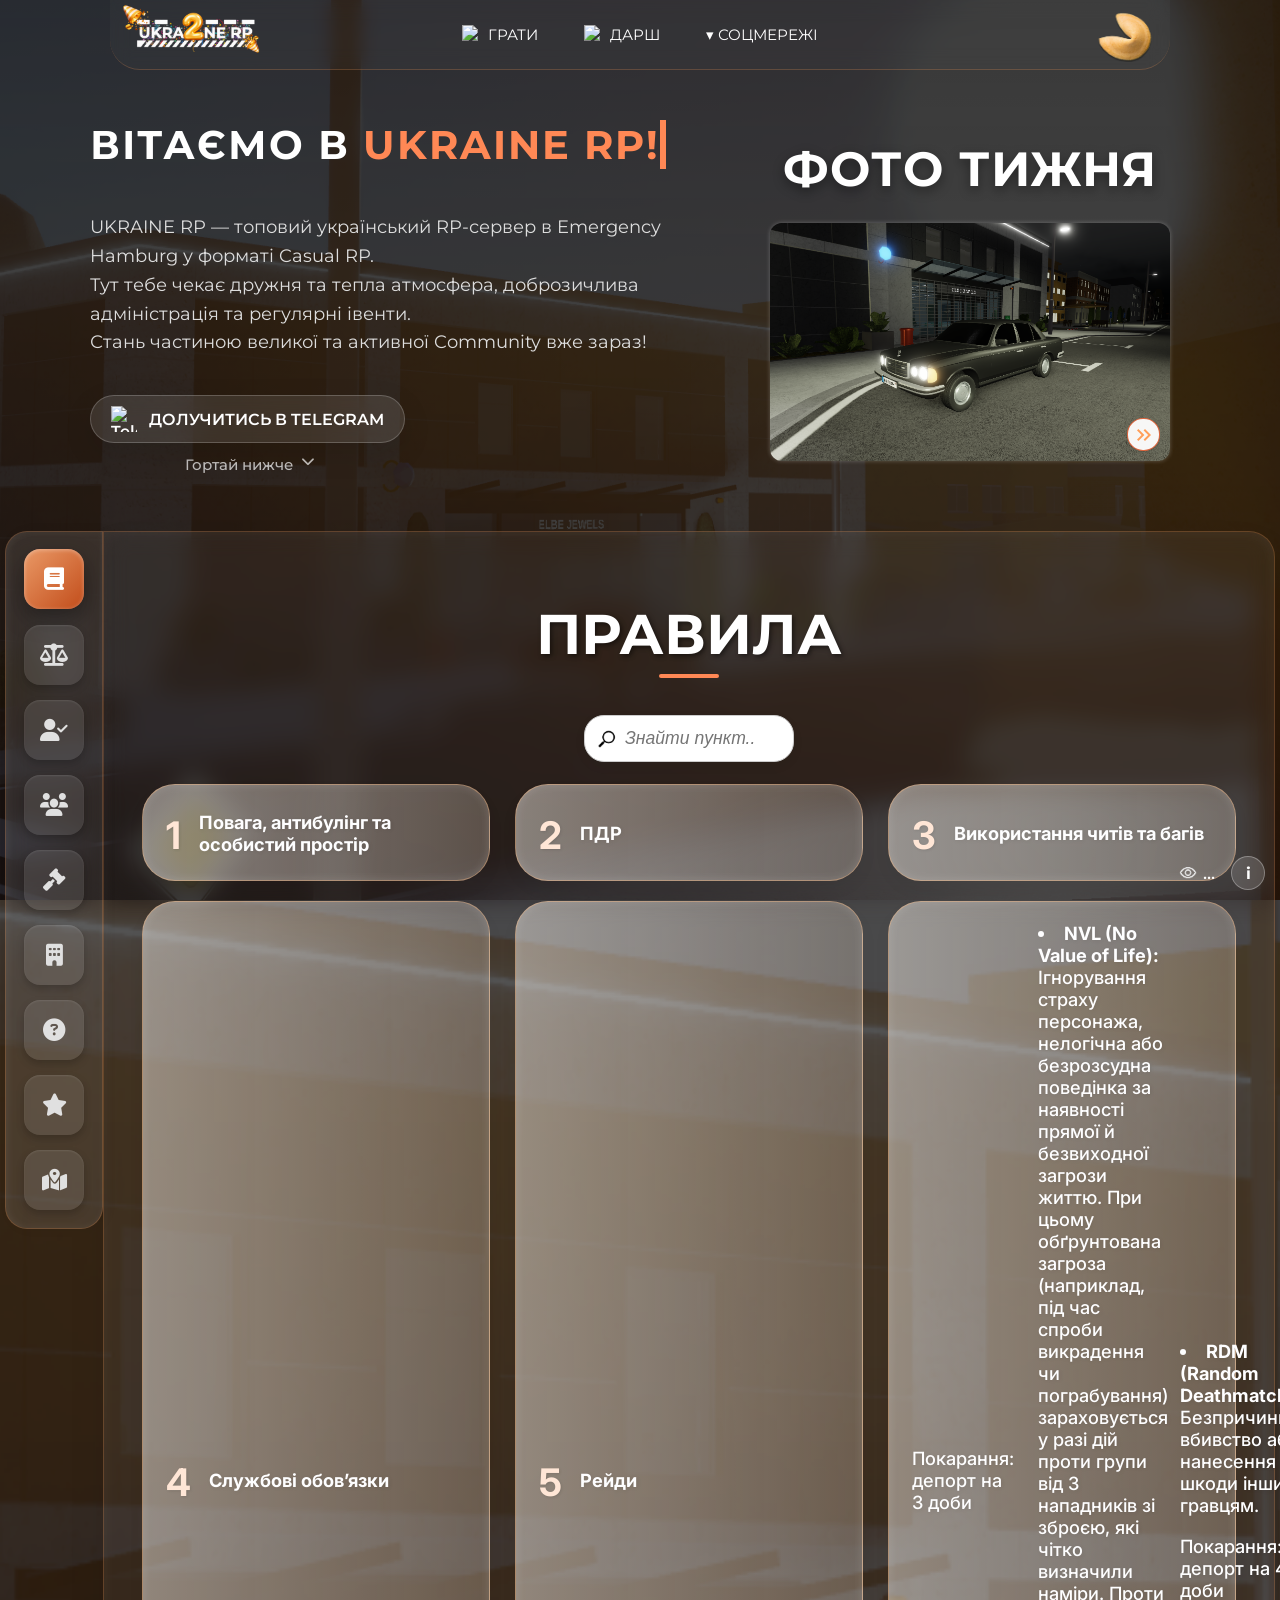
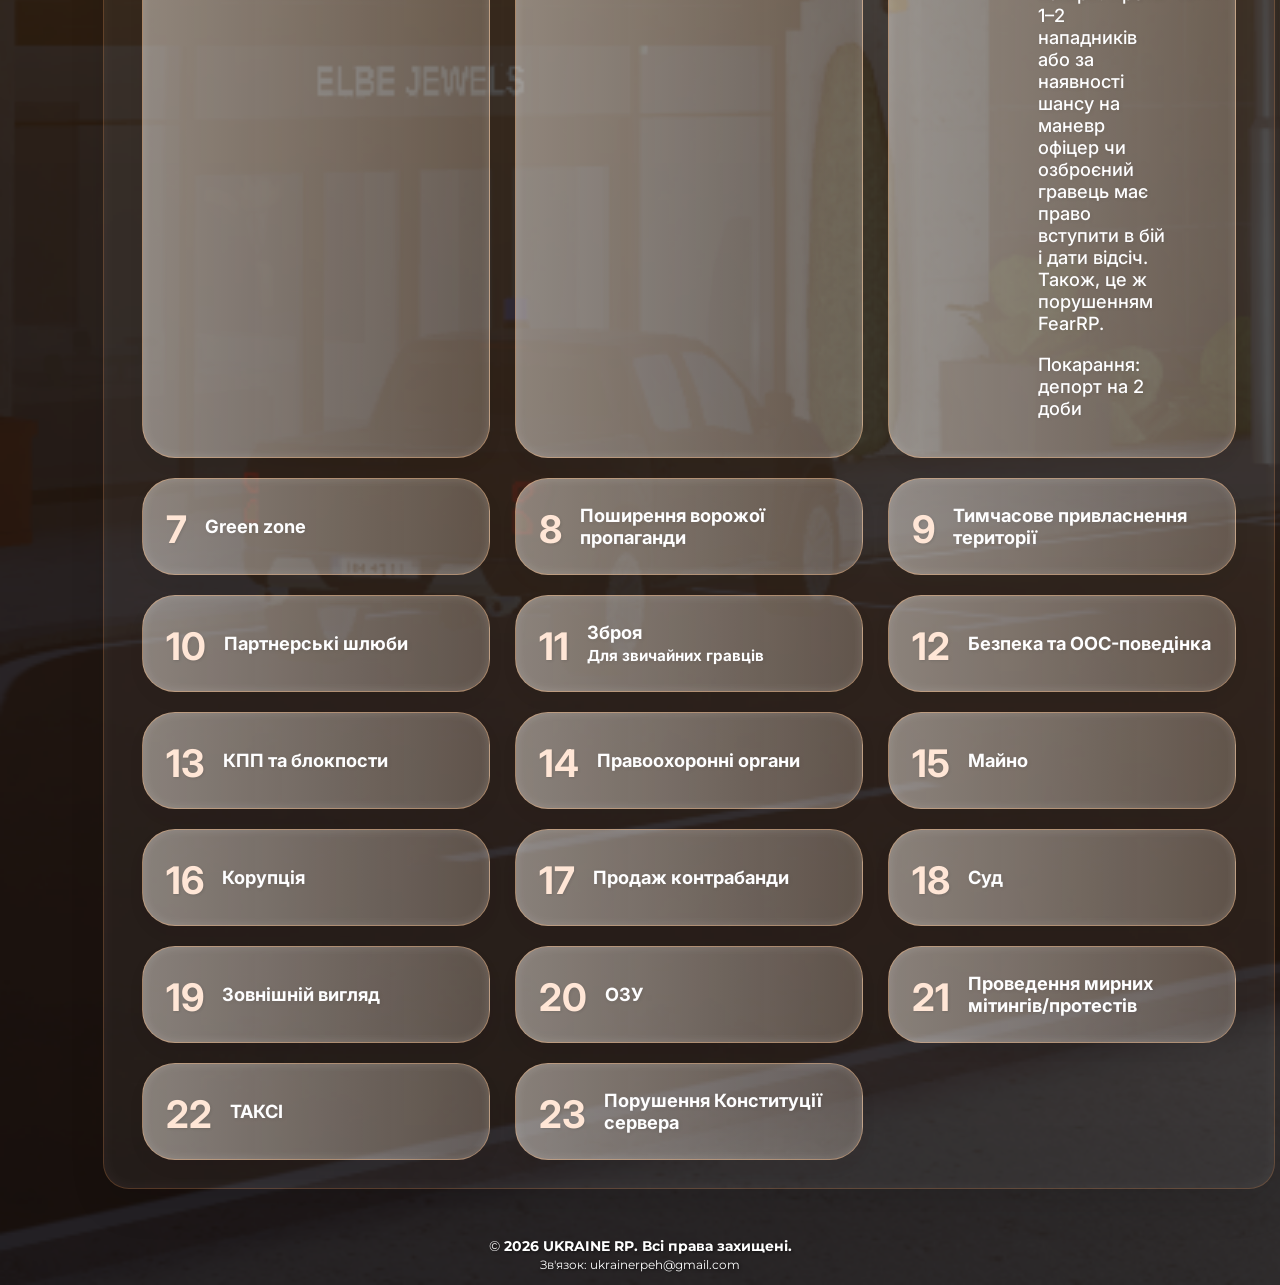
==== index.html @ 3af78b6f "Update index.html" ====
<!-- 
     All materials presented on this website are subject to copyright and are protected in accordance with the law.
     Copying, distributing, or using the materials of this website in any form without the prior written consent of the copyright holder is prohibited.
     __
     Усі матеріали, представлені на цьому сайті, є об'єктами авторського права і охороняються відповідно до законодавства.
     Копіювання, розподіл або використання матеріалів сайту в будь-якій формі без попередньої письмової згоди власника авторських прав заборонено.
-->

<!DOCTYPE html>
<html lang="uk">

<head>
    <meta name="description" content="UKRAINE RP | Emergency Hamburg">
    <meta name="keywords"
        content="Правила Сервера UKRAINE RP, ПРАВИЛА UKRAINE RP, Конституція Сервера UKRAINE RP, RP, RP сервер, Emergency Hamburg, EH Private Server, Private Server, ukrainerpeh, eh, UKRAINE RP, Ukraine RP Server, EH Servers, Ukraine RP rules, Rules, Правила сервера, правила сервера, server rules, server rules ukraine rp, rules ukrainerpeh, ukraine rp eh, ukraine rp emergency hamburg">
    <meta name="robots" content="index, follow">
    <link rel="canonical" href="https://uarpeh.xyz/">
    <meta property="og:title" content="UKRAINE RP | Emergency Hamburg">
    <meta property="og:description"
        content="Головна сторінка: правила, ролі, органи та служби, конституція, фото тижня, відгуки, FAQ, галерея та інше..">
    <meta property="og:image" content="https://uarpeh.xyz/img/preview.jpg">
    <meta property="og:url" content="https://uarpeh.xyz/">
    <meta property="og:type" content="website">
    <meta property="og:locale" content="uk_UA">
    <meta property="og:site_name" content="UKRAINE RP | Emergency Hamburg">
    <meta name="google-adsense-account" content="ca-pub-2434229735417606">
    <meta charset="UTF-8">
    <meta name="viewport" content="width=device-width, initial-scale=1.0">
    <link rel="icon" type="image/png" href="/img/favicon-96x96.png" sizes="96x96" />
    <link rel="apple-touch-icon" sizes="180x180" href="/img/apple-touch-icon.png" />
    <link rel="manifest" href="/img/site.webmanifest" />
    <link rel="stylesheet" href="https://cdnjs.cloudflare.com/ajax/libs/font-awesome/6.5.0/css/all.min.css">
    <title>UKRAINE RP | Emergency Hamburg</title>
    <meta name="description"
        content="UKRAINE RP — топовий український RP-сервер в Emergency Hamburg у форматі Casual RP з теплою атмосфера, активною спільнотою, доброзичливою адміністрацією та регулярними івентами.">
    <link rel="stylesheet" href="styles.css?v=9" id="main-stylesheet">
    <link rel="stylesheet"
        href="https://fonts.googleapis.com/css2?family=Material+Symbols+Outlined:opsz,wght,FILL,GRAD@48,400,0,0&icon_names=keyboard_double_arrow_right" />
    <script src="https://www.gstatic.com/firebasejs/9.22.2/firebase-app-compat.js"></script>
    <script src="https://www.gstatic.com/firebasejs/9.22.2/firebase-database-compat.js"></script>
    <style>
        #kks-search-container {
            max-width: 1100px;
            margin: 22px auto;
            padding: 0 15px;
            display: flex;
            flex-direction: column;
            align-items: center;
            gap: 20px;
            border-radius: 20px
        }

        #kks-search-container h1 {
            margin: 0;
            white-space: nowrap;
            font-size: 2.5rem;
            font-weight: 700;
            text-align: center !important;
            width: auto;
            color: #fff;
            border-radius: 12px
        }

        #kks-search-input {
            width: 100%;
            max-width: 210px;
            padding: 12px 15px 12px 40px;
            font-size: 1.1em;
            border-radius: 20px;
            border: 1px solid #ccc;
            transition: border-color .3s, box-shadow .3s;
            font-style: italic;
            margin-top: 0;
            background-image: url('/img/лупа-сайт.png');
            background-repeat: no-repeat;
            background-position: 12px center;
            background-size: 20px 20px;
            background-color: #fff;
            box-shadow: 0 4px 12px rgba(0, 0, 0, .05)
        }

        #kks-search-input:not(:placeholder-shown) {
            font-style: normal
        }

        #kks-search-input:focus {
            border-color: #ffb980;
            outline: 0;
            box-shadow: 0 0 10px rgba(146, 142, 255, .642)
        }

        #kks-search-results {
            display: none;
            margin-top: 10px;
            text-align: left;
            max-height: 200px;
            overflow-y: auto;
            color: #000000fa;
            background-color: #fff;
            border: 1px solid #ccc;
            border-radius: 16px;
            padding: 12px;
            box-shadow: 0 8px 20px rgba(0, 0, 0, .06)
        }

        #kks-search-results div {
            cursor: pointer;
            padding: 8px 12px;
            background-color: #fff;
            border-bottom: 1px solid #eee;
            font-weight: 600;
            border-radius: 12px;
            transition: background-color .2s
        }

        #kks-search-results div:hover {
            background-color: #f5f5f5
        }

        @media (max-width:768px) {
            #kks-search-container {
                margin: 15px auto;
                padding: 0 10px;
                gap: 15px
            }

            #kks-search-input {
                max-width: 60% !important;
                font-size: 1em;
                padding: 10px 12px 10px 38px;
                background-size: 18px 18px;
                background-position: 8px center
            }

            #kks-search-results {
                font-size: .95em
            }

            #kks-search-container h1 {
                font-size: 1.7rem !important;
                white-space: normal !important;
                word-break: break-word;
                margin-bottom: 8px
            }

            #kks .menu-container {
                min-height: auto;
                justify-content: flex-start;
                margin-top: 20px;
            }
        }

        #kks .ic-penalty {
            display: block;
        }

        body {
            animation: fadeInBody 0.8s ease-out forwards;
        }

        @keyframes fadeInBody {
            from {
                opacity: 0;
            }

            to {
                opacity: 1;
            }
        }

        .tab-buttons {
            position: relative;
            z-index: 50;
            opacity: 0;
            animation: slideInLeft 0.7s cubic-bezier(0.25, 1, 0.5, 1) forwards;
        }

        .tab-content {
            opacity: 0;
            animation: slideInUp 0.8s cubic-bezier(0.25, 1, 0.5, 1) 0.15s forwards;
        }

        @keyframes slideInLeft {
            from {
                opacity: 0;
                transform: translateX(-40px);
            }

            to {
                opacity: 1;
                transform: translateX(0);
            }
        }

        @keyframes slideInUp {
            from {
                opacity: 0;
                transform: translateY(40px);
            }

            to {
                opacity: 1;
                transform: translateY(0);
            }
        }

        .tab-panel {
            display: none !important;
            opacity: 0;
            max-height: none !important;
            animation: fadePanelIn 0.5s cubic-bezier(0.25, 1, 0.5, 1) forwards;
        }

        .tab-panel.active {
            display: block !important;
        }

        @keyframes fadePanelIn {
            from {
                opacity: 0;
                transform: translateY(15px);
            }

            to {
                opacity: 1;
                transform: translateY(0);
            }
        }

        ::-webkit-scrollbar {
            width: 8px;
            height: 8px;
        }

        ::-webkit-scrollbar-track {
            background: rgba(0, 0, 0, 0.15);
            border-radius: 10px;
        }

        ::-webkit-scrollbar-thumb {
            background: rgba(255, 255, 255, 0.3);
            border-radius: 10px;
            transition: background 0.3s;
        }

        ::-webkit-scrollbar-thumb:hover {
            background: rgba(255, 255, 255, 0.5);
        }

        html {
            scroll-behavior: smooth !important;
        }

        .tab-btn {
            position: relative;
        }

        @media (min-width: 769px) {
            .tab-btn::after {
                content: attr(data-tooltip);
                position: absolute;
                left: calc(100% + 15px);
                top: 50%;
                transform: translateY(-50%) translateX(-10px);
                background: rgba(30, 30, 30, 0.95);
                color: #fff;
                padding: 6px 14px;
                border-radius: 8px;
                font-size: 0.85rem;
                white-space: nowrap;
                opacity: 0;
                visibility: hidden;
                transition: 0.3s cubic-bezier(0.25, 0.8, 0.25, 1);
                pointer-events: none;
                z-index: 2000;
                font-family: 'Montserrat', 'Inter', sans-serif;
                font-weight: 500;
                border: 1px solid rgba(255, 255, 255, 0.1);
                box-shadow: 0 4px 15px rgba(0, 0, 0, 0.3);
            }

            .tab-btn:hover::after {
                opacity: 1;
                visibility: visible;
                transform: translateY(-50%) translateX(0);
            }
        }

        @media (max-width: 768px) {
            .tab-buttons {
                overflow: visible !important;
            }

            .tab-btn::after {
                content: attr(data-tooltip);
                position: absolute;
                bottom: 125%;
                left: 50%;
                transform: translateX(-50%) translateY(10px);
                background: rgba(30, 30, 30, 0.95);
                color: #fff;
                padding: 6px 14px;
                border-radius: 8px;
                font-size: 0.85rem;
                white-space: nowrap;
                opacity: 0;
                visibility: hidden;
                transition: 0.3s cubic-bezier(0.25, 0.8, 0.25, 1);
                pointer-events: none;
                z-index: 2000;
                font-family: 'Montserrat', 'Inter', sans-serif;
                font-weight: 500;
                border: 1px solid rgba(255, 255, 255, 0.1);
                box-shadow: 0 4px 15px rgba(0, 0, 0, 0.3);
            }

            .tab-btn:hover::after {
                opacity: 1;
                visibility: visible;
                transform: translateX(-50%) translateY(0);
            }
        }
    </style>
</head>

<body>

    <div class="fortune-backdrop" id="fortuneBackdrop">
        <div class="fortune-paper" id="fortunePaper">
            <p id="fortuneText"></p>
        </div>
    </div>
    <div class="top-bar"><a href="/" class="logo"><img src="/img/logoserver.png" alt="Logo" class="logo-img"></a>
        <div class="burger"
            onclick="document.querySelector('.navigation-buttons').classList.toggle('show'); this.classList.toggle('active');">
            <span></span><span></span><span></span>
        </div>
        <div class="navigation-buttons"><a href="https://www.roblox.com/share?v=v2&code=5ihdm3h6mor543" target="_blank"
                class="link-button"><img src="https://i.ibb.co/qL2BgqpZ/2025-05-15-T205045-125.png" alt="ГРАТИ"
                    class="icon"> ГРАТИ</a><a href="/marriage/" target="_blank" class="link-button"><img
                    src="https://i.ibb.co/PZwPTBFN/UKRAINE-RP-73.png" alt="Одруження (ДАРШ)" class="icon"> ДАРШ</a>
            <div class="dropdown pc-only"><a href="#" class="dropbtn">&#9662; СОЦМЕРЕЖІ</a>
                <div class="dropdown-content"><a href="https://t.me/uarpeh" target="_blank"><img
                            src="https://upload.wikimedia.org/wikipedia/commons/thumb/8/82/Telegram_logo.svg/960px-Telegram_logo.svg.png"
                            alt="Telegram" class="icon"> Telegram</a><a href="https://www.tiktok.com/@ukrainerpeh"
                        target="_blank"><img src="https://static.cdnlogo.com/logos/t/6/tiktok-app-icon.svg" alt="TikTok"
                            class="icon"> TikTok</a><a
                        href="https://www.roblox.com/communities/35692392/UKRAINE-RP-EH-Server-UR" target="_blank"><img
                            src="https://img.icons8.com/ios_filled/512/228BE6/roblox.png" alt="Roblox Community"
                            class="icon"> Roblox</a><a href="https://www.youtube.com/@ukrainerpeh" target="_blank"><img
                            src="https://images.icon-icons.com/2699/PNG/512/youtube_logo_icon_168737.png" alt="YouTube"
                            class="icon"> YouTube</a></div>
            </div>
            <div class="mobile-socials"><a href="https://t.me/uarpeh" target="_blank"><img
                        src="https://upload.wikimedia.org/wikipedia/commons/thumb/8/82/Telegram_logo.svg/960px-Telegram_logo.svg.png"
                        alt="Telegram" class="icon"> Telegram</a><a href="https://www.tiktok.com/@ukrainerpeh"
                    target="_blank"><img src="https://static.cdnlogo.com/logos/t/6/tiktok-app-icon.svg" alt="TikTok"
                        class="icon"> TikTok</a><a
                    href="https://www.roblox.com/communities/35692392/UKRAINE-RP-EH-Server-UR" target="_blank"><img
                        src="https://img.icons8.com/ios_filled/512/228BE6/roblox.png" alt="Roblox" class="icon">
                    Roblox</a><a href="https://www.youtube.com/@ukrainerpeh" target="_blank"><img
                        src="https://images.icon-icons.com/2699/PNG/512/youtube_logo_icon_168737.png" alt="YouTube"
                        class="icon"> YouTube</a></div>
        </div>
        <img src="/img/cookie.png" alt="Печиво" class="fortune-cookie" onclick="openCookie()" width="60" height="54">
    </div>
    <section class="welcome-section">
        <div class="welcome-text">
            <h1>ВІТАЄМО В <span class="highlight">UKRAINE RP!</span></h1>
            <p> UKRAINE RP — топовий український RP-сервер в Emergency Hamburg у форматі Casual RP. <br>Тут тебе чекає
                дружня та тепла атмосфера, доброзичлива адміністрація та регулярні івенти. <br>Стань частиною великої та
                активної Community вже зараз! </p>
            <a href="https://t.me/uarpeh" class="telegram-btn" target="_blank"><img
                    src="https://upload.wikimedia.org/wikipedia/commons/thumb/8/82/Telegram_logo.svg/960px-Telegram_logo.svg.png"
                    alt="Telegram" class="telegram-logo"> ДОЛУЧИТИСЬ В TELEGRAM </a>
            <div class="scroll-down-hint">
                <span>Гортай нижче</span>
                <i class="fas fa-chevron-down"></i>
            </div>
        </div>
        <section class="photo-of-the-week">
            <h2>ФОТО ТИЖНЯ</h2>
            <div class="gallery">
                <div class="photo photo1"><img src="/photo/photo1.png" alt="1 event"><a href="/photo/photo1.html"
                        class="event-button"><span
                            class="material-symbols-outlined">keyboard_double_arrow_right</span></a></div>
            </div>
        </section>
    </section>
    <div id="photo-modal" class="photo-modal"><span class="photo-close">&times;</span><img class="photo-modal-content"
            id="modal-img"></div>
    <div id="ruleModal" class="modal" style="display: none;">
        <div>
            <p id="ruleText"></p>
            <p id="penaltyText"></p>
            <div id="modalImage"></div>
            <div class="link-buttons" id="modalLinks"></div><span class="close" onclick="closeModal()">&times;</span>
        </div>
    </div>
    <div id="modalBackdrop" class="modal-backdrop" style="display: none;"></div>
    <div class="tab-container">
        <div class="tab-buttons"><button class="tab-btn active" data-tab="rules" data-tooltip="Правила"><i
                    class="fas fa-book"></i></button><button class="tab-btn" data-tab="kks" data-tooltip="ККС"><i
                    class="fas fa-balance-scale"></i></button><button class="tab-btn" data-tab="playerverification"
                data-tooltip="Перевірка гравців"><i class="fas fa-user-check"></i></button><button class="tab-btn"
                data-tab="roles" data-tooltip="Ролі"><i class="fas fa-users"></i></button><button class="tab-btn"
                data-tab="constitution" data-tooltip="Конституція"><i class="fas fa-gavel"></i></button><button
                class="tab-btn" data-tab="org" data-tooltip="Органи та служби"><i
                    class="fas fa-building"></i></button><button class="tab-btn" data-tab="faq" data-tooltip="FAQ"><i
                    class="fas fa-question-circle"></i></button><button class="tab-btn" data-tab="reviews"
                data-tooltip="Відгуки"><i class="fas fa-star"></i></button>
            <button class="tab-btn" data-tab="map" data-tooltip="Мапа"><i class="fas fa-map-marked-alt"></i></button>

        </div>
        <div class="tab-content">
            <div id="rules" class="tab-panel active">
                <div class="header-wrapper">
                    <div class="header">
                        <h1 class="faq-title"> ПРАВИЛА </h1>
                    </div>
                </div>
                <div id="search-container"><input type="search" id="search-input" placeholder="Знайти пункт..">
                    <div id="search-results"></div>
                </div>
                <div class="menu-container">
                    <div data-id="rule-1" class="menu-item"
                        onclick="openModalFromId('rule-1',`<h2 data-rule-number='1'>Повага, антибулінг та особистий простір</h2><h3>Стаття 1. Повага</h3><p>Поводься нормально: без образ, без дискримінації, булінгу чи домагань, не лізь до людей без згоди — поважай інших і не токсичь (це стосується і voice чату).</p><p class='ic-penalty'>Покарання – попередження, штраф або тимчасовий депорт в залежності від серйозності порушення</p><h3>Стаття 2. Voice чат</h3><p>Не можна: вмикати сторонні звуки (шуми, ефекти тощо) та російську музику у будь-якому вигляді (виняток — російськомовні пісні українських виконавців із проукраїнською позицією).</p><p class='ic-penalty'>Покарання – попередження, штраф або тимчасовий депорт в залежності від серйозності порушення</p><br><div class='example-bad'><div class='content-row'>Вибач, але ти мені заважаєш, будь ласка, дай пройти.</div><div class='example-label'>Приклад порушення<br><span>→ Образа, грубість, приниження</span></div></div><div class='example-good'><div class='content-row'>Чуєш, хуєсос, ти хулі мені заважаєш?</div><div class='example-label'>Правильний приклад</div></div>`)">
                        <div class="item-number"><small><b>1</b></small></div><b><span>Повага, антибулінг та особистий
                                простір</span></b>
                    </div>
                    <div data-id="rule-2" class="menu-item"
                        onclick="openModalFromId('rule-2',` <h2 data-rule-number='2'>ПДР — Правила дорожнього руху</h2><h3>Стаття 1. Паркування в заборонених місцях</h3><p>Заборонено паркувати транспортні засоби в таких місцях: <ul><li>На тротуарах</li><li>На пішохідних переходах</li><li>На автобусних зупинках</li><li>На газонах, трав’яних ділянках, клумбах</li><li>На виїздах з дворів або гаражів</li><li>На перехрестях</li><li>Біля пожежних гідрантів</li><li>На пішохідних зонах</li><li>На мостах, естакадах, тунелях</li><li>На залізничних переїздах</li><li>На вузьких дорогах, де транспорт створює перешкоду</li><li>На проїзній частині, якщо це блокує рух іншого транспорту</li><li>Перед в’їздом/виїздом до спецустанов (поліція, лікарня, пожежна)</li><li>У місцях, де це створює небезпеку для руху</li></ul></p><p class='ic-penalty'>Покарання – штраф 4 000€ або попередження</p><hr><h3>Стаття 2. Розворот в заборонених місцях</h3><p>Заборонено виконувати розвороти в місцях, де це перешкоджає руху інших гравців, таких як перехрестя, мости, тунелі, а також в місцях, де маневри можуть створити небезпеку для інших учасників дорожнього руху.</p><p class='ic-penalty'>Покарання – штраф 3 000€ або попередження</p><hr><h3>Стаття 3. В'їзд на територію установ/закладів</h3><p>Будь-яким транспортним засобам заборонено заїжджати на територію державних або приватних установ і закладів, включаючи лікарні, поліційні відділки, суди та інші важливі об'єкти. Виключення становлять лише транспортні засоби екстрених служб під час виконання службових обов'язків.</p><p class='ic-penalty'>Покарання – штраф 8 000€. За в'їзд двоколісними засобами транспорту в установу/заклад – депорт на добу</p><hr><h3>Стаття 4. Їзда по зустрічній смузі</h3><p>Забороняється їзда по зустрічній смузі на дорогах. Це правило може бути порушене в разі, якщо дорожня розмітка дозволяє виконання обгону, або якщо об'їзд перешкоди можливий лише через зустрічну смугу і відсутні інші альтернативні шляхи, при цьому необхідно переконатися у безпечності маневру.</p><p class='ic-penalty'>Покарання – штраф 4 000€ або попередження</p><hr><h3>Стаття 5. Ввімкнення фар на транспортних засобах</h3><p>Гравці повинні вмикати фари на своїх транспортних засобах з 16:00 до 06:00 (час в Emergency Hamburg), а також у будь-який час доби в умовах поганої видимості. Поза населеними пунктами фари повинні бути включені цілодобово. Крім того, фари повинні бути ввімкнені завжди при русі в тунелях.</p><p class='ic-penalty'>Покарання – штраф 3 000€ або попередження</p><hr><h3>Стаття 6. Проїзд на червоний сигнал світлофору</h3><p>Заборонений проїзд на червоний сигнал світлофору. Це порушення карається автоматично, тому правоохоронні органи не мають права виписувати за це покарання.</p><p class='ic-penalty'>Автоматичне покарання – штраф 100€. Адміністрація має право виписати штраф розміром 4 000€ за надмірне порушення цієї статті</p><hr><h3>Стаття 7. Швидкісний режим</h3><p>У місті встановлені автоматизовані радари, які фіксують порушення швидкісного режиму та автоматично надсилають штрафи водіям, які перевищують дозволену швидкість. Правоохоронні органи мають право штрафувати за перевищення швидкості громадян виключно своїм радаром.</p><p class='ic-penalty'>За надмірне порушення швидкісного режиму адміністрація та суд мають право виписати штраф розміром 5 000€</p><hr><h3>Стаття 8. Перетин залізничних переїздів</h3><p>Під час наближення до залізничного переїзду гравці зобов’язані негайно зупинитися, якщо вмикається попереджувальний жовтий сигнал або починає опускатися шлагбаум. Об’їзд шлагбаума або перетин колії до повного відкриття забороняється.</p><p class='ic-penalty'>Покарання – штраф 4 000€ або попередження</p><hr><h3>Стаття 9. Використання поворотників</h3><p>Гравці зобов’язані правильно використовувати поворотники при зміні напрямку руху, включаючи повороти, перестроювання на іншу смугу та виїзд з парковок або зупинок. Під час аварійних ситуацій чи ДТП водії зобов'язані ввімкнути аварійний сигнал. Рух заднім ходом також має бути з аварійним сигналом.</p><p class='ic-penalty'>Покарання – штраф 2 000€ або попередження</p><hr><h3>Стаття 10. Рух у заборонених місцях</h3><p>Водіям забороняється рухатися транспортними засобами у заборонених місцях, таких як тротуари, газони та інші території, призначені для пішоходів чи не призначені ні для кого.</p><p class='ic-penalty'>Покарання – штраф 4 000€ або попередження</p><hr><h3>Стаття 11. Рух заднім ходом</h3><p>Рух заднім ходом заборонено на автомагістралях, у тунелях, на залізничних переїздах, пішохідних переходах, мостах, шляхопроводах та інших місцях із обмеженою видимістю, де створюється небезпека для учасників дорожнього руху.</p><p class='ic-penalty'>Покарання – штраф 4 000€ або попередження</p><hr><h3>Стаття 12. Пішохідні переходи</h3><p>Водії повинні зменшувати швидкість і бути особливо уважними при наближенні до пішохідних переходів, забезпечуючи безпечний прохід пішоходів. Водій зобов'язаний пропустити пішохода, як тільки той став на пішохідний перехід або знаходиться перед ним, навіть якщо світлофор дозволяє рух.</p><p class='ic-penalty'>Покарання – штраф 4 000€ або попередження</p><hr><h3>Стаття 13. Круговий рух</h3><p>Водії повинні дотримуватися черги проїзду на круговому русі, пропускаючи транспортні засоби, які першими заїхали на круг. Повороти необхідно виконувати лише з відповідних смуг руху, а сигнали повороту подавати завчасно для попередження інших учасників дорожнього руху.</p><p class='ic-penalty'>Покарання – штраф 4 000€ або попередження</p><hr><h3>Стаття 14. Обгін</h3><p>Заборонено виконувати обгін на пішохідних переходах, перехрестях, залізничних переїздах, дорогах з обмеженою видимістю та на лінії смуги з суцільною лінією.</p><p class='ic-penalty'>Покарання – штраф 4 000€ або попередження</p><hr><h3>Стаття 15. Звукові сигнали</h3><p>Заборонено безпідставне використання звукових сигналів (гудків). Сигнал дозволяється використовувати лише для попередження про небезпеку або при уникненні аварійної ситуації.</p><p class='ic-penalty'>Покарання – штраф 6 000€ або попередження</p><hr><h3>Стаття 16. ДТП</h3><p>У разі дорожньо-транспортної пригоди (ДТП), всі учасники зобов'язані негайно зупинитися, забезпечити безпеку на місці події, викликати поліцію для фіксації факту аварії та подальшого розгляду. Якщо транспортний засіб отримав пошкодження, винуватець зобов'язаний компенсувати збитки постраждалому, включаючи витрати на ремонт автомобіля та можливі медичні витрати у випадку травмування водія чи пасажирів. У разі відсутності домовленості щодо розміру компенсації, справа має бути передана до суду для вирішення.</p><p class='ic-penalty'>Покарання за втечу від місця інциденту – попередження або штраф 6 000€</p><hr><h3>Стаття 17. Пріоритет для екстрених служб</h3><p>Усі гравці зобов'язані забезпечувати безперешкодний проїзд транспортним засобам екстрених служб, таким як швидка , поліція, пожежна служба та інші служби, що виконують невідкладні службові завдання. Навмисне блокування, затримка чи створення будь-яких перешкод для руху екстрених служб категорично заборонені.</p><p class='penalty'>Покарання – штраф 8 000€ або депорт до 2 діб</p><hr><h3>Стаття 18. Виїзд громадського транспорту з зупинки у населених пунктах</h3><p>Водії громадського транспорту при виїзді з зупинки в населеному пункті мають пріоритет і не зобов'язані пропускати інші транспортні засоби. Проте вони повинні дотримуватись обережності та переконатися в безпеці виїзду, особливо враховуючи можливих пішоходів.</p><p class='ic-penalty'>Покарання за ненадання пріоритету – штраф 6 000€ або депорт на добу</p><hr><h3>Стаття 19. Поворот з неправильної смуги</h3><p>Забороняється виконувати поворот з смуги, не призначеної для цього маневру. Водій зобов'язаний правильно вибрати смугу для повороту заздалегідь, не змінюючи смугу в останній момент.</p><p class='ic-penalty'>Покарання – штраф 3 000€ або попередження</p><hr><h3>Стаття 20. Перехід на смугу, що не відповідає напрямку повороту</h3><p>Забороняється після виконання повороту переходити на смугу, що не відповідає напрямку повороту. Водій, який здійснив поворот, повинен залишатися на тій смузі, яка відповідає напрямку його руху.</p><p class='ic-penalty'>Покарання – штраф 3 000€ або попередження</p><hr><h3>Стаття 21. Пропускання транспортних засобів на зустрічній смузі</h3><p>Якщо водій виїжджає на зустрічну смугу для об’їзду перешкоди (наприклад, ДТП або інших надзвичайних ситуацій), водії на зустрічній смузі зобов'язані пропустити транспортний засіб, що виїжджає, за умови, що він уже почав маневр.</p><p class='ic-penalty'>Покарання – штраф 3 000€ або попередження</p><hr><h3>Стаття 22. Зупинка транспортних засобів правоохоронцями в тунелях та на мостах</h3><p>Зупинка транспортних засобів правоохоронними органами на мостах, естакадах, шляхопроводах і в тунелях заборонена, окрім випадків крайньої необхідності або вимушеної зупинки через технічну несправність. Правоохоронець, зупиняючи транспортний засіб на мостах, естакадах, шляхопроводах або в тунелях, зобов’язаний дати команду водієві зупинитися після завершення мосту чи тунелю, в найближчому безпечному місці, щоб уникнути аварійних ситуацій і не створювати перешкод для інших учасників руху.</p><p class='ic-penalty'>Покарання – штраф 6 000€ або попередження</p><hr><h3>Стаття 23. Аварійні ситуації</h3><p>У разі зупинки транспортного засобу в заборонених для цього місцях водій зобов'язаний негайно ввімкнути аварійну сигналізацію, щоб попередити інших учасників дорожнього руху про наявність небезпеки.</p><p class='ic-penalty'>Покарання за зупинку без аварійної сигналізації – штраф 3 000€ або попередження</p><hr><h3>Стаття 24. Заборона дрифту на дорогах</h3><p>Заборонено виконання дрифту на загальних дорогах, окрім спеціально відведених для цього майданчиків. Дрифтування на дорогах загального користування створює небезпеку для інших учасників руху та порушує принципи безпеки, що може призвести до аварійних ситуацій.</p><p class='ic-penalty'>Покарання – штраф 8 000€ або попередження</p><hr><h3>Стаття 25. Перехід пішоходами в заборонених місцях</h3><p>Заборонено переходити дорогу в місцях, де це прямо заборонено правилами дорожнього руху, таких як магістралі, перехрестя без пішохідних переходів, або в зонах з високою інтенсивністю руху. Пішоходи повинні використовувати лише позначені пішохідні переходи або переходити дорогу в іншому місці лише в разі крайньої необхідності, коли це неможливо зробити безпечно в межах дозволених зон.</p><p class='ic-penalty'>Покарання – штраф 4 000€ або попередження</p><hr><h3>Стаття 26. Дистанція між транспортними засобами</h3><p>Водії зобов’язані дотримуватися безпечної дистанції між транспортними засобами, що дозволяє уникнути зіткнень у разі екстреного гальмування. Ця дистанція повинна зберігатися навіть під час руху в колоні, очікування на світлофорі або в черзі, становлячи не менше довжини одного транспортного засобу.</p><p class='ic-penalty'>Покарання – штраф 3 000€ або попередження</p><hr><h3>Стаття 27. Посадка та висадка пасажирів</h3><p>Усі гравці, включаючи працівників служб (правоохоронні органи, медики, таксі тощо), зобов’язані здійснювати посадку та висадку пасажирів виключно у дозволених місцях для зупинки транспорту. Водії автобусів можуть здійснювати посадку та висадку пасажирів виключно на зупинках. Заборонено здійснювати посадку або висадку в інших місцях, де паркування заборонено. Виняток можливий лише у випадках службової необхідності, наприклад надання екстреної медичної допомоги.</p><p class='ic-penalty'>Покарання – штраф 4 000€ або депорт до 3 діб залежно від серйозності порушення</p><hr><h3>Стаття 28. Використання транспортних засобів у несправному стані</h3><p>Заборонено керувати транспортним засобом, якщо хоча б одна шина проколота, окрім випадку, коли водій рухається до Tuning garage зі швидкістю не більше 25 км/год.</p><p>Рух транспортного засобу з проколотою шиною заборонений у тунелях та на ділянках дороги з кутом нахилу (спуски або підйоми).</p><p>У разі несправності необхідно негайно зателефонувати до служби HARS для отримання допомоги. Якщо служба HARS відсутня на сервері в цей момент, дозволяється рухатися до Tuning garage для ремонту зі швидкістю не більше 25 км/год.</p><p class='ic-penalty'>Покарання – штраф 6 000€ або попередження</p><hr><h3>Стаття 29. Виконання сигналів регулювальника</h3><p>Водії зобов’язані беззаперечно виконувати сигнали регулювальника руху (поліцейського), навіть якщо вони суперечать дорожнім знакам чи світлофорам.</p><p class='ic-penalty'>Покарання – штраф 8 000€ або депорт на добу</p><hr><h3>Стаття 30. Необережна їзда</h3><p>Забороняється необережна їзда, яка може призвести до створення аварійної ситуації або дорожньо-транспортної пригоди (ДТП), зокрема: раптові маневри без попередження, ігнорування дорожньої обстановки, відволікання від керування чи інша поведінка, що свідчить про відсутність уважності та обережності з боку водія.</p><p class='ic-penalty'>Покарання – штраф 5 000€ або попередження</p><p class='penalty'>Покарання – депорт до 3 діб залежно від порушення</p><hr><h3>Стаття 31. Рух у колоні зі спецтранспортом з увімкненими маячками</h3><p>Забороняється приєднуватися або вклинюватися в колонну транспортних засобів, у якій рухається спецтранспорт із увімкненими проблисковими маячками.</p><p class='ic-penalty'>Покарання – штраф 8 000€ або попередження</p><hr><h3>Стаття 32. Номерні знаки</h3><p>Заборонено вписувати в номерні знаки назви державних органів, служб, рангів або посад (наприклад: AD M, PO L, D BR тощо), а також провокаційні або образливі слова (наприклад: NA ZI, NE GR та інші, що можуть викликати конфлікт чи ображати інших гравців).</p><p class='penalty'>Покарання – штраф 8 000€ або попередження</p><hr><h3>Стаття 33. Приховування номерних знаків</h3><p>Заборонено будь-яким способом унеможливлювати огляд або зчитування номерних знаків транспортного засобу, наприклад, шляхом покриття їх сторонніми предметами.</p><p class='ic-penalty'>Покарання – штраф 8 000€ або попередження</p> `)">
                        <div class="item-number"><small><b>2</b></small></div><b><span>ПДР</span></b>
                    </div>
                    <div data-id="rule-3" class="menu-item"
                        onclick="openModalFromId('rule-3',`<h2 data-rule-number='3'>Використання читів та багів</h2><p>Використання читів, сторонніх програм або навмисне використання багів для отримання переваги заборонено. Якщо ти помітив баг — будь чесним і повідом адміністрацію замість того, щоб його використовувати.</p><p class='penalty'>Покарання – безстрокова депортація</p><br><div class='example-bad'><div class='content-row'>Використовував баг, щоб проходити крізь стіни та уникати переслідування.</div><div class='example-label'>Приклад порушення<br><span>→ Використання багів або стороннього ПЗ заборонено</span></div></div><div class='example-good'><div class='content-row'>У разі виявлення бага одразу повідомляю адміністрацію і не використовую його.</div><div class='example-label'>Правильний приклад</div></div>`)">
                        <div class="item-number"><small><b>3</b></small></div><b><span>Використання читів та
                                багів</span></b>
                    </div>
                    <div data-id="rule-4" class="menu-item"
                        onclick="openModalFromId('rule-4',`<h2 data-rule-number='4'>Службові обов’язки</h2><h3>Стаття 1. Виконання службових обов’язків</h3><p>Якщо ти граєш за службову роль (медик, поліцейський, рятувальник тощо) — будь ласка, виконуй обов’язки серйозно. Службовий транспорт, сирени та спецтехніка — це частина RP, а не просто засіб для веселощів. Покатушки з друзями чи використання машини не за призначенням можуть зіпсувати гру іншим.</p><p class='penalty'>Покарання – штраф 8 000€ або депорт до 3 діб</p><hr><h3>Стаття 2. Зловживання службовими обов’язками</h3><p>Службові ролі — це не про «грати по блату». Якщо ти медик чи офіцер, дій чесно — не допомагай лише друзям і не використовуй роль для особистої вигоди. Рівність і неупередженість роблять RP цікавішим для всіх.</p><p class='penalty'>Покарання – депорт до 5 діб</p><hr><h3>Стаття 3. Неправомірне використання сирен та мигалок</h3><p>Сирени, мигалки й сигнали — для службових ситуацій. Якщо ти просто катаєшся з увімкненою сиреною — це не по RP. Краще використовуй їх тільки тоді, коли це справді потрібно.</p><p class='ic-penalty'>Покарання – штраф 8 000€ або депорт на добу</p><hr><h3>Стаття 4. Використання службової матриці</h3><p>Матриця на службових авто — корисний інструмент для передачі важливої інформації (наприклад, “Затор”, “Дорога закрита”). Важливо не використовувати її в особистих цілях або для жартів — вона потрібна для координації дій.</p><h4>Доступні повідомлення:</h4><ul><li>Stop Admin — Зупинка адміністрацією</li><li>Stop Police — Зупинка поліцією</li><li>Arrow left — Стрілка вліво</li><li>Arrow Right — Стрілка вправо</li><li>Convoy — Колона</li><li>Follow me — Слідуй за мною</li><li>Heavy Transport — Вантажний транспорт</li><li>Oil Spill — Розлив нафти</li><li>Roadway Closed — Дорога закрита</li><li>Traffic Jam — Затор</li></ul><p class='ic-penalty'>Покарання – штраф 8 000€ або депорт на 2 доби</p><hr><h3>Стаття 5. Незнання правил</h3><p>Уповноважені органи, включаючи екстрені служби, зобов’язані володіти повним знанням правил серверу для належного виконання своїх службових обов’язків. Для звичайних гравців знання всіх правил не є обов’язковим, проте це не звільнятиме їх від відповідальності за порушення. Незнання встановлених норм не буде вважатися виправданням, і у випадку порушення відповідні санкції будуть застосовані незалежно від рівня обізнаності гравця.</p><p class='penalty'>Покарання – штраф 8 000€ та можливе звільнення з посадии</p><br><div class='example-bad'><div class='content-row'>Я просто покатався на швидкій з друзями.</div><div class='example-label'>Приклад порушення<br><span>→ Використання службового транспорту не за призначенням</span></div></div><div class='example-good'><div class='content-row'>Сирена була активована через надзвичайну ситуацію на дорозі.</div><div class='example-label'>Правильний приклад</div></div>`)">
                        <div class="item-number"><small><b>4</b></small></div><b><span>Службові обов’язки</span></b>
                    </div>
                    <div data-id="rule-5" class="menu-item"
                        onclick="openModalFromId('rule-5',` <h2 data-rule-number='5'>Рейди</h2><p>Проведення рейдів, які створюють хаос, порушують RP або шкодять іншим без вагомої RP-причини — не дозволяється.</p><p class='penalty'>Покарання – безстрокова депортація</p><br><div class='example-bad'><div class='content-row'>Зайняв дах і почав стріляти по гравцях без жодної причини.</div><div class='example-label'>Приклад порушення<br><span>→ Рейд сервера</span></div></div><div class='example-good'><div class='content-row'>Не вбиваю гравців без поважної RP-причини, дотримуюсь правил сервера.</div><div class='example-label'>Правильний приклад</div></div>`)">
                        <div class="item-number"><small><b>5</b></small></div><b><span>Рейди</span></b>
                    </div>
                    <div data-id="rule-6" class="menu-item"
                        onclick="openModalFromId('rule-6',` <h2 data-rule-number='6'>NON-RP порушення</h2><p><strong>Загальне положення</strong></p><p>Заборонено виконувати дії, які суперечать логіці та реалістичності рольової гри. Всі дії, що порушують принципи RP (наприклад, випадкові або безглузді вчинки, які не відповідають характеру персонажа чи ситуації), вважаються NRP поведінкою. Для якісного і приємного досвіду кожен гравець повинен керуватися логікою та дотримуватись своєї ролі.</p><p class='penalty'>Покарання - попередження, тимчасовий або постійний депорт в залежності від серйозності порушення</p><h2>Значення RP</h2><p>Рольова гра — це процес, під час якого кожен учасник виконує роль свого персонажа в умовах, заданих іграми чи сценаріями. Кожна дія повинна бути логічною і відповідати обраній ролі, а також реалістично вписуватися в світ, що оточує персонажів.</p><h2>Система Сцен</h2><p>Ігровий процес на нашому сервері повністю базується на RP-сценах.</p><ul><li><strong>Що таке сцена:</strong> Сцена — це буквально будь-яка взаємодія між персонажами в межах ігрового світу.</li><li><strong>Хто створює сцени:</strong> Сцена може бути створена як самими гравцями (буденна розмова, ДТП, затримання), так і адміністрацією проєкту у вигляді спеціальних RP-місій (наприклад, терористичний акт, захоплення заручників, штурм будівлі, масштабна ліквідація катастрофи).</li><li><strong>Правило цілісності сцени:</strong> Заборонено ігнорувати, самовільно переривати, «відкочувати» або псувати розпочату сцену. Будь-яка взаємодія повинна розвиватися логічно та мати свій фінал. Також, для більшої логіки та цікавої взаємодії ви можете використовувати команди, які Ви прописуєте пряму в чат.</li></ul><p style='text-align: center'><strong>Команди</strong></p><ul><li><strong>/me</strong> — описує дії вашого персонажа від першої особи (наприклад, /me йду до дверей).</li><li><strong>/do</strong> — описує стан середовища, предмети або ситуацію навколо (наприклад, /do двері відкриті).</li><li><strong>/b</strong> — використовується виключно для позаігрового (OOC) чату (наприклад, /b Де можна купити ліцензію?). Використання OOC-чату суворо забороняється в IC-ситуаціях або з метою уникнення РП-взаємодії.</li></ul><p style='text-align: center'><strong>RP терміни:</strong></p><ul><li><strong>IC (In Character):</strong> Все, що відбувається з точки зору персонажа у грі.</li><li><strong>IC Actions:</strong> Дії, які персонаж виконує у рамках рольової ситуації.</li><li><strong>IC Communication:</strong> Всі повідомлення, які йдуть від імені персонажа (в голосовий або текстовий чат під час рольової розмови).</li><li><strong>CK (Character Kill):</strong> Повна смерть персонажа, після якої він не може бути відновлений, і його історія закінчується.</li><li><strong>Long-term RP:</strong> Довготривала рольова історія або відносини між персонажами.</li><li><strong>Fear RP/zone:</strong> Процес проявлення страху персонажем перед очевидною небезпекою або загрозою життю.</li><li><strong>Revive:</strong> Відновлення (реанімація) персонажа медиком після важкого поранення чи клінічної смерті.</li></ul><p style='text-align: center'><strong>Приклади RP:</strong></p><ul><li>Поліцейський зупиняє водія для перевірки документів, паспорта, після чого виписує штраф за порушення.</li><li>Лікар надає допомогу потерпілому, оцінює його стан і приймає рішення щодо подальших дій.</li><li>Водій таксі проводить посадку пасажира, з’ясовує маршрут та слідує правилам руху.</li></ul><p style='text-align: center'><strong>Non-RP терміни та фіксовані терміни бану (Депорту)</strong></p><p>Будь-які дії, що руйнують атмосферу занурення або суперечать здоровому глузду, караються адміністрацією проєкту UKRAINE RP. За кожне конкретне порушення встановлено чіткий термін блокування:</p><ul><li><strong>OOC (Out Of Character):</strong> Поведінка або висловлювання, які не мають відношення до ролі персонажа (жарти, реальні події, спілкування про гру поза роллю).<p class='penalty'>Покарання: депорт на 1 добу (при масовому або грубому порушенні)</p></li><li><strong>Breaking RP:</strong> Різкий виходження з ролі без пояснення або підстав (наприклад, почати співати пісню посеред серйозної гри).<p class='penalty'>Покарання: депорт на 2 доби</p></li><li><strong>FRP (Fail Role Play):</strong> Неправильна поведінка в RP, яка порушує загальні правила гри або руйнує цілісність сюжету.<p class='penalty'>Покарання: депорт на 3 доби</p></li><li><strong>MG (MetaGaming):</strong> Використання інформації, яку персонаж не міг би знати в реальній ігровій ситуації (з Telegram, Discord, стріму тощо). Виключення: використання офіційного веб-додатку «СіЯ», офіційних повідомлень від власника в Telegram, основного сайту серверу.<p class='penalty'>Покарання: депорт на 2 доби</p></li><li><strong>PG (PowerGaming):</strong> Використання нереалістичних дій (перебільшення можливостей, "супергероїзм") або нав’язування своїх дій іншим гравцям без їх згоди.<p class='penalty'>Покарання: депорт на 3 доби</p></li><li><strong>NVL (No Value of Life):</strong> Ігнорування страху персонажа, нелогічна або безрозсудна поведінка за наявності прямої й безвиходної загрози життю. При цьому обґрунтована загроза (наприклад, під час спроби викрадення чи пограбування) зараховується у разі дій проти групи від 3 нападників зі зброєю, які чітко визначили наміри. Проти 1–2 нападників або за наявності шансу на маневр офіцер чи озброєний гравець має право вступити в бій і дати відсіч. Також, це ж порушенням FearRP.<p class='penalty'>Покарання: депорт на 2 доби</p></li><li><strong>RDM (Random Deathmatch):</strong> Безпричинне вбивство або нанесення шкоди іншим гравцям.<p class='penalty'>Покарання: депорт на 4 доби</p></li><li><strong>VDM (Vehicle Deathmatch):</strong> Збиття іншого персонажа транспортним засобом без причин або логічного пояснення.<p class='penalty'>Покарання: депорт на 2 доби</p></li><li><strong>GTA DRIVING:</strong> Вид Non-RP поведінки, що полягає в агресивному, нереалістичному та хаотичному керуванні транспортним засобом, яке повністю ігнорує фізику і закони реального світу.<p class='penalty'>Покарання: депорт на 1 добу</p></li><li><strong>NRM (Non-RP Melee):</strong> Рукопашна бійка або нанесення ударів ближньою зброєю без RP-підґрунтя, діалогу та ІС-причини.<p class='penalty'>Покарання: депорт на 1 добу</p></li><li><strong>SK (Spawn Kill):</strong> Вбивство гравця одразу після його появи (спавну) в грі.<p class='penalty'>Покарання: депорт на 3 доби</p></li><li><strong>RK (Revenge Kill):</strong> Вбивство гравця у помсту за попередню смерть, без пояснення у грі (пряме порушення NLR).<p class='penalty'>Покарання: депорт на 3 доби</p></li><li><strong>Combat Logging:</strong> Вихід з гри (навмисне закриття, краш або вихід в меню) під час бою, погоні чи будь-якої небезпечної/активної ситуації.<p class='penalty'>Покарання: депорт на 4 доби</p></li><li><strong>Cuff Rush:</strong> Надягання наручників за допомогою механіки гри без RP-відігровки, без ІС-підстав і без наявних доказів.<p class='penalty'>Покарання: депорт на 3 доби</p></li><li><strong>Cop Baiting:</strong> Навмисне провокування поліції з метою отримати переслідування, погоню або конфлікт.<p class='penalty'>Покарання: депорт на 2 доби</p></li><li><strong>Bunnyhop (Bhop):</strong> Використання техніки постійних стрибків для отримання нереалістичної переваги в швидкості руху.<p class='penalty'>Покарання: депорт на 1 добу (за умови ігнорування зауважень або зловживання)</p></li><li><strong>Trolling:</strong> Намірене провокування інших гравців або адміністраторів для отримання негативної емоційної реакції.<p class='penalty'>Покарання: депорт на 2 доби</p></li><li><strong>Griefing:</strong> Намірене порушення гри, пошкодження чужого майна або завдання шкоди іншому гравцеві без сюжетних чи RP причин.<p class='penalty'>Покарання: депорт на 4 доби</p></li><li><strong>AFK (Away From Keyboard):</strong> Коли гравець не бере участь у грі, але залишає персонажа в грі. Суворо заборонено стояти в AFK під час активних сцен чи затримань.<p class='penalty'>Покарання: попередження або депорт на 1 добу</p></li><li><strong>Missclick:</strong> Випадкова дія в грі, яка сталася через те, що гравець натиснув не ту кнопку. Гравець зобов'язаний негайно написати в OOC чат: !missclick або (( місклік )). Примітка: Спроба навмисно обманути гравців чи адмінів під виглядом міскліку карається депортом на 2 доби.<p class='penalty'>Покарання: депорт на 2 доби (у разі обману)</p></li></ul><p><strong>Наголошуємо, що для якісного і приємного досвіду кожен гравець повинен керуватися логікою та дотримуватись ролі, у якій він перебуває, щоб уникнути порушень та забезпечити реалістичний ігровий процес.</strong></p>`)
                        <div class="item-number"><small><b>6</b></small></div><b><span>Non-RP поведінка</span></b>
                    </div>
                    <div data-id="rule-7" class="menu-item"
                        onclick="openModalFromId('rule-7',` <h2 data-rule-number='7'>Green zone</h2><p>Зелена зона — це безпечне місце, де всі можуть розслабитись і не боятись, що на них нападуть чи влаштують скандал.</p><h3>До зелених зон на сервері належать:</h3><ul><li>Лікарня</li><li>Поліцейська дільниця</li><li>Пожежна частина</li></ul><br><b>На карті нижче зелені блоки показують, де саме ці зони знаходяться.</b><p>Тут можна спокійно спілкуватись і грати без зайвих проблем, агресія і порушення тут не вітаються.</p><h3>У зелених зонах <strong style='color: red;'>не можна:</strong></h3><ul><li>Залишатись, якщо ти в розшуку. <br><i>Винятки — якщо є ліцензія на зброю, ти арештований, отримуєш медичну допомогу або щойно заспавнився: тоді даємо 1 хвилину, щоб вибратись звідси.</i></li><li>Влаштовувати сварки, дратувати інших чи починати бійки.</li><li>Витягувати, показувати чи використовувати зброю.</li><li>Провертати злочини або ховатись тут від копів.</li></ul><h3>Що можуть робити копи у зелених зонах:</h3><ul><li>Копи не можуть просто так арештовувати без вагомої причини.</li><br><li>Арештувати можна тільки якщо: <ul><li>Хтось прямо тут творить погане — нападає або порушує порядок.</li><li>Якщо ти в розшуку.</li></ul></li><br><li>Якщо злочинець лікується у зеленій зоні, копи можуть затримати його тільки після того, як він вийде з цієї зони, і якщо є серйозна причина.</li><br><li>Копи можуть перевірити тебе за username, але тільки з RP-причини — просто так не лазять по всіх.</li><br><li>Якщо тебе виявили в розшуку — арешт можливий, але в зеленій зоні його роблять дуже обережно або чекають, поки ти вийдеш. Особливо серйозні злочини — тільки з дозволу начальства чи адмінів.</li></ul><img src='/img/greenzone.png' alt='Зелені зони'><p class='penalty'>Покарання - тимчасовий депорт на 5 діб<br><small>(за перебування з розшуком - попередження або депорт до 2 діб</small><br><br>Також, якщо гравець використовував зброю та мав ліцензію – конфіскація та штраф 8 000€</p><br><div class='example-bad'><div class='content-row'>Я зараз суддю пристрелю, падлу!</div><div class='example-label'>Приклад порушення<br><span>→ Агресія, погрози, зброя — все заборонено в зеленій зоні</div></div><div class='example-good'><div class='content-row'>Давайте вирішимо питання мирно, адже це зелена зона.</div><div class='example-label'>Правильний приклад</div></div> `)">
                        <div class="item-number"><small><b>7</b></small></div><b><span>Green zone</span></b>
                    </div>
                    <div data-id="rule-8" class="menu-item"
                        onclick="openModalFromId('rule-8',` <h2 data-rule-number='8'>Поширення ворожої пропаганди</h2><p>Забороняється поширення російської/білоруської пропаганди та будь–яких матеріалів, що підтримують або просувають агресію, ворожнечу чи дезінформацію. А також забороняється поширювати будь–яку пропаганду, що підтримує ідеї або дії адольфа гітлера, зокерма використовувати символи, пов’язані з нацистським режимом, такими як свастика або інші символи, які асоціюються з нацизмом і фашизмом.</p><p class='penalty'>Покарання – безстрокова депортація</p><br><div class='example-bad'><div class='content-row'>Розсилаю «гарячі новини» від ворога, щоб підняти настрій... тільки не свій, а всім іншим.</div><div class='example-label'>Приклад порушення<br><span>→ Поширення ворожої пропаганди — квиток в бан швидше, ніж чекати метро</span></div></div><div class='example-good'><div class='content-row'>Обираю джерела новин, які не загрожують серверу і не запускають тривогу серед гравців.</div><div class='example-label'>Правильний приклад</div></div> `)">
                        <div class="item-number"><small><b>8</b></small></div><b><span>Поширення ворожої
                                пропаганди</span></b>
                    </div>
                    <div data-id="rule-9" class="menu-item"
                        onclick="openModalFromId('rule-9',` <h2 data-rule-number='9'>Тимчасове привласнення території</h2><p>На сервері діє система тимчасового привласнення, яка дозволяє гравцям займати вільні будівлі для особистого користування на певний час.</p><br><b>Умови та правила привласнення:</b><li><b>Безкоштовне зайняття</b> — кожен гравець може безкоштовно зайняти одну вільну будівлю, якщо вона не зайнята іншими особами.<li><b>Обов’язкове позначення</b> — територія вважається привласненою лише за наявності чітких позначок, таких як дорожні конуси або стрічки (приклад на фото нижче). Без цих ознак будівля вважається загальнодоступною.<li><b>Одна будівля на гравця</b> — кожен гравець може мати привласненою лише одну будівлю одночасно.<li><b>Захист території</b> — інші гравці не мають права використовувати або займати привласнену територію без дозволу власника, за умови, що вона правильно позначена.<li><b>Деякі території на сервері</b> є ліцензованими, тобто знаходяться в офіційній оренді у конкретних гравців. Перед тимчасовим привласненням обов’язково переконайся, що територія не перебуває в оренді у іншого гравця. Перевірити можна нижче &#x25BC; <br><br><h3>Стаття 1. Привласнення території</h3><p>Не можна привласнювати територію, яка вже належить іншому гравцю або має ліцензію.</p><p class='penalty'>Покарання – штраф 8 000€ або депорт до 2 діб</p><hr><h3>Стаття 2. Проникнення на чужу територію</h3><p>Заходити або в’їжджати на чужу територію без дозволу власника не можна.</p><p class='ic-penalty'>Покарання – попередження або штраф 8 000€</p><hr><h3>Стаття 3. Доступ екстрених служб</h3><p>Екстрені служби можуть заходити на чужу територію тільки якщо власник дозволив або якщо справжня надзвичайна ситуація, наприклад, пожежа, загроза життю і т.д.</p><p class='ic-penalty'>Покарання за перешкоджання їм у цьому – штраф 8 000€</p><hr><img src='/img/rental/example-territory.jpg'><small>Приклад правильного позначення території</small><hr><h2>Ліцензовані території:</h2><h3>ДБР (Державне Бюро Рослідувань) володіє ліцензією на дану територію:</h3><img src='https://i.postimg.cc/5yPXCC8h/77.png' alt='Штаб ДБР'><hr><h3>Засновник сервера gikusya (GiK) володіє ліцензією на дану територію:</h3><img src='https://i.postimg.cc/G2gRPJSx/78.png' alt='Територія на мапі'><hr><h3>СБС (Служба Безпеки Сервера) володіє ліцензією на дану територію:</h3><img src='/img/rental/sbs.jpg' alt='Штаб СБС'><hr><h3>Банк «UkrBank» (власник: XxHA7AxX) орендує офіс в банку:</h3><img src='https://i.postimg.cc/5N03k5KF/photo-2025-03-22-16-36-56-1.jpg' alt='Офіс UkrBank'><hr><h3>XxHA7AxX володіє довічною ліцензією на дану територію:</h3><img src='https://i.postimg.cc/4NmkG92r/76.png' alt='Територія на мапі'><hr><h3>Bandera909 володіє довічною ліцензією на дану територію:</h3><img src='/img/rental/farm-shop.jpg' alt='Територія на мапі'><hr><h3>olegh34 володіє довічною ліцензією на дану територію:</h3><img src='/img/rental/olegh34.webp' alt='Територія на мапі'><hr><h3>itz_raose володіє ліцензією на дану територію на 6 місяців починаючи з 22.06.2026:</h3><img src='/img/rental/itz_raose.png' alt='Територія на мапі'><hr><h3>mummu228kuku володіє ліцензією на дану територію на 6 місяців починаючи з 07.08.2026:</h3><img src='/img/rental/mummu228kuku.png' alt='Територія на мапі'><br><br><br><div class='example-bad'><div class='content-row'>Зайняв будівлю, але навіть не подумав поставити конуси чи стрічки. Вважав, що «моє» й так зрозуміло.</div><div class='example-label'>Приклад порушення<br><span>→ Територія без позначок — це як квартира без замка: відкрито для всіх</span></div></div><div class='example-good'><div class='content-row'>Поставив конуси, натягнув стрічки — тепер всі знають, що це моя зона, і до чужих не лізу без дозволу.</div><div class='example-label'>Правильний приклад</div></div>`)">
                        <div class="item-number"><small><b>9</b></small></div><b><span>Тимчасове привласнення
                                території</span></b>
                    </div>
                    <div data-id="rule-10" class="menu-item"
                        onclick="openModalFromId('rule-10',` <h2 data-rule-number='10'>Партнерські шлюби</h2><p>Одружитися може кожен гравець, незалежно від статі чи сексуальної орієнтації. <br>Ми підтримуємо рівність, свободу вибору партнера та повагу в рольових стосунках <span class='lgbt-heart' aria-label='LGBT heart' role='img'>❤️</span></p><a href='/marriage/' target='_blank' class='button' style='background-color: #e33aae;'>ДАРШ</a><h3>Стаття 1. Фіктивні шлюби</h3><p>Не укладай шлюб тільки заради вигоди — дім, роль, бізнес. Якщо між вами немає RP-взаємодії — це фікція.</p><p class='penalty'>Покарання – анулювання шлюбу та заборона на повторне одруження 30 днів</p><hr><h3>Стаття 2. Зрада</h3><p>Якщо ти у шлюбі, не заводь інші RP-романи. Це зрада, навіть у грі.</p><p class='ic-penalty'>Покарання – анулювання шлюбу та можливий штраф за моральну шкоду</p><hr><h3>Стаття 3. RP-насильство у шлюбі</h3><p>Не знущайся над партнером без обговорення цього у RP. Будь-яке RP-насильство без згоди та обґрунтованого контексту — це порушення.</p><p class='penalty'>Покарання – анулювання шлюбу, за побої – в’язниця</p><hr><h3>Стаття 4. Обман</h3><p>Не ховай від партнера важливі речі, які можуть вплинути на ваші стосунки — наприклад, що ти вже одружений, твій статус або інші суттєві подробиці.</p><p class='ic-penalty'>Покарання – анулювання шлюбу та можливий штраф</p><hr><h3>Стаття 5. Спільне майно</h3><p>Все, що купили разом — спільне. Якщо нема іншої RP-угоди — ділите все чесно. Не ховай нічого від партнера.</p><p class='ic-penalty'>Покарання – штраф за рішенням суду</p><hr><h3>Стаття 6. RP-відповідальність за дітей</h3><p>Якщо у вас є RP-діти — дбайте про них. Це відповідальність обох.</p><p class='ic-penalty'>Покарання за нехтування батьківськими обов’язками – штраф за рішенням суду</p><p class='penalty'>Покарання за систематичне ігнорування дітей – штраф або тимчасовий депорт за рішенням суду</p><hr><h3>Стаття 7. Зовнішні втручання</h3><p>Не лізь у чужі стосунки з наміром зруйнувати їх або створити конфлікт без RP-причини.</p><p class='penalty'>Покарання – штраф 16 000€, за повторне порушення – депорт до 5 діб</p><hr><h3>Стаття 8. Примусовий шлюб</h3><p>Одруження має бути добровільним. Ніякого тиску, шантажу чи погроз.</p><p class='penalty'>Покарання – депорт до 5 діб</p><br><div class='example-bad'><div class='content-row'>Одружився тільки заради квартири, а тепер дружина питає, де я і хто цей Вася — RP? Ні, просто шахрайство.</div><div class='example-label'>Приклад порушення<br><span>→ Фіктивний шлюб: любов? Ні, лише бізнес і трохи цирку.</span></div></div><div class='example-good'><div class='content-row'>Одружився по-справжньому: взаємодію, підтримую, навіть якщо сварки — це теж RP.</div><div class='example-label'>Правильний приклад</div></div> `)">
                        <div class="item-number"><small><b>10</b></small></div><b><span>Партнерські шлюби</span></b>
                    </div>
                    <div data-id="rule-11" class="menu-item"
                        onclick="openModalFromId('rule-11',` <h2 data-rule-number='11'>Зброя <p><small class='smallp'>Для звичайних гравців</small></p></h2><h3>Стаття 1. Носіння зброї в публічних місцях</h3><p>Не можна відкрито ходити зі зброєю на виду в людних місцях — на вулиці, у парку, біля магазинів чи держустанов. Зброя має бути схована, якщо тільки не реально є загроза життю.</p><p class='ic-penalty'>Покарання — якщо наявна ліцензія: штраф 8 000€ та конфіскація ліцензії; якщо ліцензія відсутня: тюремний строк</p><hr><h3>Стаття 2. Неправомірне використання зброї</h3><p>Не можна стріляти без причини, нападати на інших без поважної РП-мотивації чи стріляти в повітря просто так. Агресія без підстав — це порушення.</p><p class='penalty'>Покарання — якщо наявна ліцензія: штраф 8 000€ та конфіскація ліцензії; якщо ліцензія відсутня: тюремний строк та можливий штраф 8 000€</p><hr><h3>Стаття 3. Нелегальна зброя</h3><p>Зброя без ліцензії — це проблема для всіх. Тримати її, ховати або використовувати не можна.</p><br><small>Ліцензію дають тільки тим, хто в відповідних ролях — ДБР, СБС, НАБС, охоронні компанії та інші.</small><br><p class='ic-penalty'>Покарання - тюремний строк</p><a href='https://t.me/gunlicenseUR_bot?start=start' target='_blank' style='display: inline-block; background-color: #ff9e3d;' class='button'>Отримати Ліцензію</a><hr><h3>Стаття 4. Ліцензія на зброю</h3><p>З ліцензією можна захищатися або захищати інших, якщо є реальна загроза. Використовувати зброю для нападу, шантажу чи вимагання — ні в якому разі.</p><p class='penalty'>Покарання — конфіскація зброї, штраф 16 000€ або депорт до 3 діб</p><hr><h3>Стаття 5. Використання GPS-трекера громадянами</h3><p>GPS-трекери — ок, але лише для РП-цілей: захист майна, слідство чи інші логічні сценарії. Не можна стежити просто так, пресувати чи сталкерити без РП-мотиву — це нон-РП.</p><p class='ic-penalty'>Покарання — тюремний строк</p><p class='penalty'>Покарання — депорт до 3 діб</p><hr><h3>Стаття 6. Використання відмичок громадянами</h3><p>Відмички — це нормально для злочинців у грі, але лише з RP-мотивом і за наявності розшуку. Не можна знімати кайдани під час судового процесу (судові кайдани) чи без RP-мотиву — це нон-РП.</p><p class='ic-penalty'>Покарання - штраф 6250€</p><p class='penalty'>Покарання - депорт на 2 дні</p><br><div class='example-bad'><div class='content-row'>Ходжу з автоматом по місту, бо я ДБР.</div><div class='example-label'>Приклад порушення<br><span>→ Публічне носіння зброї — порушення</div></div><div class='example-good'><div class='content-row'>Витягнув лише при реальній загрозі життю.</div><div class='example-label'>Правильний приклад</div></div> `)">
                        <div class="item-number"><small><b>11</b></small></div><b><span>Зброя<br><small>Для звичайних
                                    гравців</small></span></b>
                    </div>
                    <div data-id="rule-12" class="menu-item"
                        onclick="openModalFromId('rule-12',` <h2 data-rule-number='12'>Безпека та OOC-поведінка</h2><p><h3>Стаття 1. Перешкоджання організації івентів</h3><p>Не можна свідомо заважати організації або проведенню офіційних івентів на сервері. Втручання, саботаж, використання багів або створення хаосу — це прямий шлях до проблем.</p><p class='penalty'>Покарання – депорт до 5 діб</p><hr><h3>Стаття 2. Шахрайство, обман, байтинг та дезінформація</h3><p>Не можна дурити інших гравців — фальшиві угоди, фінансові афери, провокації (байтинг) і пускати неправдиві чутки. Особливо заборонено викликати копів чи служби, якщо нічого не сталося, або вводити їх в оману заради розваги.</p><p class='penalty'>Покарання – штраф або депорт за рішенням суду чи адмінів</p><hr><h3>Стаття 3. Поширення персональних даних</h3><p>Не шеримо чужі ПІП, фотки, адреси чи номери. Це особисте — і воно має залишатися особистим.</p><p class='penalty'>Покарання – тимчасовий або постійний депорт в залежності від серйозності порушення</p><hr><h3>Стаття 4. Використання інформації у шкоду</h3><p>Не юзаємо чужу інфу, щоб кидати погрози, шантаж чи просто псувати репутацію.</p><p class='penalty'>Покарання – тимчасовий або постійний депорт в залежності від серйозності порушення</p></p>`)">
                        <div class="item-number"><small><b>12</b></small></div><b><span>Безпека та
                                OOC-поведінка</span></b>
                    </div>
                    <div data-id="rule-13" class="menu-item"
                        onclick="openModalFromId('rule-13',` <h2 data-rule-number='13'>КПП та блокпости</h2><h3>Стаття 1. Використання шипів на блокпостах та КПП</h3><p>Правоохоронці можуть ставити шипи на блокпостах, щоб зупинити машини. Якщо людина не в розшуку і не має причин для зупинки, шипи треба зняти після перевірки. Якщо машина знову під’їжджає і треба контролювати — шипи ставлять знову.</p><p class='ic-penalty'>Покарання - якщо людина, що не в розшуку, наїде на шипи, компенсація до 7 000€ лягає на тих, хто шипи поставив</p><hr><h3>Стаття 2. Встановлення КПП чи блокпостів</h3><p>Ставити КПП і блокпости заборонено в центрі міста — біля банку, ювеліра, мосту Ares Fuel, ринків і зупинок транспорту. Це важливі місця з трафіком, і блокування створює хаос. Виняток — масовані атаки або надзвичайні ситуації, тоді треба дозвіл від адмінів. Встановлення та участь у КПП чи блокпостах дозволяється виключно представникам Traffic Police<br><i>Нижче схема, де можна ставити КПП, а де ні.</i></p><img src='/img/кпп-та-блокпости.png' alt='Схема, де можна ставити КПП, а де ні'><p class='penalty'>Покарання - тимчасовий депорт на 2 доби.<br>За порушення обмеження щодо встановлення та участі в КПП/блокпостах - штраф 8 000€ або попередження</p><hr><h3>Стаття 3. Перешкоджання екстреним службам</h3><p>Не можна блокувати проїзд для швидкої, пожежників, поліції та адмінів на блокпостах. Вони мають проїжджати без затримок.</p><p class='penalty'>Покарання - штраф 16 000€ або депорт до 5 діб</p><hr><h3>Стаття 4. Поведінка правоохоронців</h3><p>Копи мають поводитись чемно та професійно на КПП — без агресії, дискримінації, з повагою до людей. Перевірки повинні бути швидкими та без зайвих проблем для громадян.</p><p class='ic-penalty'>Покарання - штраф 8 000€ або попередження <hr><h3>Стаття 5. Обов’язок гравців щодо зупинки</h3><p>Якщо копи просять зупинитись на КПП, треба зупинятись, показувати документи і співпрацювати без спротиву.</p><p class='ic-penalty'>Покарання — штраф 8 000€</p>`)">
                        <div class="item-number"><small><b>13</b></small></div><b><span>КПП та блокпости</span></b>
                    </div>
                    <div data-id="rule-14" class="menu-item"
                        onclick="openModalFromId('rule-14',` <h2 data-rule-number='14'>Правоохоронні органи</h2><h3>Стаття 1. Безпідставні штрафи</h3><p>Правоохоронцям забороняється виписувати штрафи без чіткого обґрунтування та доказів порушення правил. Кожен штраф має бути аргументованим і відповідати фактичній ситуації.</p><p class='penalty'>Покарання – попередження, за повторне порушення - звільнення та штраф 6 000€</p><hr><h3>Стаття 2. Безпідставне затримання</h3><p>Правоохоронні органи мають право затримувати громадян лише за наявності обґрунтованих підстав. Після арешту, затримана особа має бути доставлена до суду для належного розгляду справи.</p><p class='penalty'>Покарання – штраф 8 000€</p><hr><h3>Стаття 3. Безпідставне ув'язнення</h3><p>Ув’язнення гравця без судового засідання забороняється. Після затримання правоохоронці зобов’язані безпечно доставити підозрюваного до суду. Якщо суд недоступний у момент затримання, правоохоронець зобов’язаний повідомити суддю про інцидент і чекати до 5-10 хвилин для організації судового розгляду. У випадках, коли правопорушення передбачає лише штраф, затримання має бути обмежене, і винуватець повинен отримати відповідні санкції без застосування ув’язнення.</p><p class='penalty'>Покарання – тимчасовий депорт до 5 діб</p><hr><h3>Стаття 4. Використання шипів</h3><p>Правоохоронним органам заборонено встановлювати шипи для зупинки автомобіля без попередньої перевірки його державного номера авто. Перед застосуванням шипів необхідно переконатися, чи транспортний засіб перебуває у розшуку, чи водій має ліцензію на зброю або чи існують підстави вважати, що водій порушує правила сервера. Якщо автомобіль не перебуває у розшуку і немає законних підстав для зупинки, використання шипів є незаконним.</p><p class='penalty'>Покарання – штраф 8 000€ або тимчасовий депорт до 3 діб. Компенсація особі, яка не перебуває в розшуку та наїхала на шипи, встановлені правоохоронним органом, здійснюється цим органом у розмірі до 7 000€</p><hr><h3>Стаття 5. Штрафи за перевищення швидкості</h3><p>Правоохоронні органи мають право штрафувати за перевищення швидкості громадян виключно своїм радаром.</p><p class='penalty'>Покарання - штраф 8 000€</p><hr><h3>Стаття 6. Арешт та ув’язнення гравців із ліцензією на зброю</h3><p>Правоохоронні органи не мають права заарештовувати гравців, що володіють ліцензією на зброю. Вони можуть попросити гравця почекати поруч для перевірки ліцензії, але без застосування наручників. У разі відмови дозволяється затримати. Арешт допускається лише в разі використання зброї для вчинення злочинів (наприклад, пограбування, напад, хуліганство) або порушення правил сервера.</p><p class='penalty'>Покарання - штраф 8 000€ або тимчасовий депорт до 5 діб</p><hr><h3>Стаття 7. Безпідставне використання зброї, тазера, гранат або GPS-трекера</h3><p>Правоохоронцям забороняється використовувати зброю, тазер, гранати різних типів та GPS-трекера без належної на те підстави.</p><p><ul><li>Застосування будь-якої зброї дозволене лише у випадках реальної загрози життю, під час збройного нападу, штурму, відбиття нападу або спроби втечі озброєного злочинця. Також заборонено відкрито ходити зі зброєю на виду в людних місцях. Зброя має бути схована, якщо тільки не реально є загроза життю.</li><li>Тазер дозволено застосовувати лише для зупинки агресивної особи, яка чинить опір або намагається втекти під час затримання, якщо немає потреби у смертельному ураженні.</li><li>Світлошумові гранати (flashbang) можна застосовувати лише в ситуаціях загрози життю, під час штурму або нейтралізації озброєного порушника.</li><li>GPS-трекер дозволено застосовувати лише для відстеження місцеперебування транспортного засобу в рамках оперативно-розшукових дій, за умови наявності відповідного наказу або прямої загрози втечі чи зникнення об’єкта стеження.</li></ul></p><p class='penalty'>Покарання — штраф 8 000€ або депорт до 5 діб</p><hr><h3>Стаття 8. Неправомірні дії правоохоронців</h3><p>Правоохоронцям суворо забороняється вчиняти будь-які неправомірні дії, зокрема, але не виключно: зловживання службовим становищем, перевищення службових повноважень, безпідставне відпущення підозрюваних, приховування або ігнорування правопорушень колег, фальсифікація доказів, приниження гідності, застосування тортур або погроз, вимагання хабарів, необґрунтоване застосування зброї чи спецзасобів, провокації на вчинення злочинів, службова недбалість та інші дії, що порушують права і свободи громадян або суперечать чинному законодавству.</p><p class='penalty'>Покарання - штраф від 8 000€ або депорт за рішенням адміністрації чи суду (можливе звільнення)</p><hr><h3>Стаття 9. Мовні вимоги</h3><p>Відповідно до статті 1.1 Конституції сервера, де визначено, що основною мовою є українська, усі працівники правоохоронних органів зобов’язані спілкуватися виключно українською мовою під час виконання службових обов’язків. Винятком є лише ситуації, коли гравець не володіє українською мовою.</p><p class='penalty'>Покарання - попередження, за повторне порушення - звільнення та тимчасовий депорт на 3 доби</p><hr><h3>Стаття 10. Порядок виїзду на виклик</h3><p>Працівники зобов’язані користуватись рацією для оперативного зв’язку, особливо під час виїзду на виклик (Y → 3) - обов’язково. Спочатку виїжджає один патруль.</p><p>Якщо потрібна підмога, передається сигнал (Y → 1), і на виклик виїжджає ще один патруль.</p><p class='penalty'>Покарання – штраф 8 000€ або попередження</p><hr><h3>Стаття 11. Ордер</h3><p>Ордер — це офіційний дозвіл на обшук, затримання або вилучення речей. Правоохоронці повинні отримати ордер перед такими діями, щоб усе відбувалось законно і по RP. Ордер можна отримати у судовому боті.</p><p><a href='https://t.me/CourtUR_bot?start=start' target='_blank' style='display: inline-block; background-color: #f4750c;' class='button'>СУДОВИЙ БОТ</a></p><p>Дії без ордера допускаються лише у термінових випадках: <ul><li>загроза життю або здоров’ю громадян</li><li>злочин відбувається прямо зараз</li><li>підозрюваний намагається втекти</li><li>критична ситуація, що загрожує життю іншим</li></ul> Порушення цього правила вважається зловживанням повноваженнями.</p><p class='penalty'>Покарання — штраф 8 000€ або депорт до 2 діб</p><hr><h3>Стаття 12. Використання радару для перевірки швидкості</h3><p>Використання радару дозволено виключно співробітникам Patrol Police та Traffic Police у межах їхньої компетенції. Інші підрозділи не мають права застосовувати радарні пристрої для фіксації порушень швидкісного режиму.</p><p class='penalty'>Покарання - штраф 8 000€ або тимчасовий депорт на 2 доби</p><br><div class='example-bad'><div class='content-row'>Я тебе закрию, бо так вирішив. Докази не потрібні.</div><div class='example-label'>Приклад порушення<br><span>→ Безпідставний арешт, перевищення повноважень</div></div><div class='example-good'><div class='content-row'>Я не можу тебе затримати без доказів. Якщо з’являться записи або свідки, справу буде відкрито повторно.</div><div class='example-label'>Правильний приклад</div></div> `)">
                        <div class="item-number"><small><b>14</b></small></div><b><span>Правоохоронні органи</span></b>
                    </div>
                    <div data-id="rule-15" class="menu-item"
                        onclick="openModalFromId('rule-15',` <h2 data-rule-number='15'>Майно</h2><h3>Стаття 1. Навмисне пошкодження чужого майна</h3><p>Не чіпай чуже майно без дозволу — ні транспорт, ні будинки, ні інші речі. Не клеї стрічки, не став конуси на чуже, бо це не твоє. Якщо щось зіпсував — компенсуй збитки.</p><p class='ic-penalty'>Покарання - штраф 8 000€ + можлива компенсація за рішенням суду</p><p class='penalty'>Покарання – депорт до 3 діб</p><hr><h3>Стаття 2. Проникнення в/на чуже авто та майно</h3><p>Не залазь на чужий транспорт чи майно і не сідай у чужі авто без дозволу власника.</p><p class='ic-penalty'>Покарання – штраф 7 000€ або попередження</p><p class='penalty'>Покарання – попередження або депорт на добу</p><hr><h3>Стаття 3. Пошкодження майна та об’єктів інфраструктури</h3><p>Не руйнуй громадське майно — знаки, паркани, ліхтарі, будівлі і все, що належить громаді. Не клеї наліпки і не став конуси без дозволу адміністраторів.</p><p class='penalty'>Покарання за спеціальне пошкодження або знищення майна – депорт до 3 діб<br>Покарання за незаконне встановлення предметів - штраф 7 000€</p>`)">
                        <div class="item-number"><small><b>15</b></small></div><b><span>Майно</span></b>
                    </div>
                    <div data-id="rule-16" class="menu-item"
                        onclick="openModalFromId('rule-16',` <h2 data-rule-number='16'>Корупція</h2><h3>Стаття 1. Пропонування хабарів</h3><p>Не пропонуй хабарі — гроші, подарунки чи послуги — щоб отримати перевагу, уникнути проблем чи вплинути на рішення. Навіть якщо хабар не прийняли — це порушення.</p><p class='ic-penalty'>Покарання — штраф від 8 000€ до 16 000€</p><hr><h3>Стаття 2. Отримання хабаря</h3><p>Не приймай хабарі, щоб змінити рішення, приховати порушення чи надати переваги.</p><p class='ic-penalty'>Покарання — штраф 16 000€</p><hr><h3>Стаття 3. Посередництво у корупції</h3><p>Не виступай посередником при передачі хабаря, не допомагай у схемах обходу відповідальності.</p><p class='ic-penalty'>Покарання — штраф 16 000€</p><hr><h3>Стаття 4. Покриття корупції</h3><p>Не приховуй корупційні дії і не замовчуй, якщо дізнався про спробу, отримання чи передачу хабаря.</p><p class='ic-penalty'>Покарання — штраф 16 000€</p>`)">
                        <div class="item-number"><small><b>16</b></small></div><b><span>Корупція</span></b>
                    </div>
                    <div data-id="rule-17" class="menu-item"
                        onclick="openModalFromId('rule-17', ` <h2 data-rule-number='17'>Продаж контрабанди</h2><p>На сервері забороняється продаж, обмін або передача незаконних предметів, товарів чи ресурсів.</p><p class='ic-penalty'>Покарання — штраф до 16 000€</p>`)">
                        <div class="item-number"><small><b>17</b></small></div><b><span>Продаж контрабанди</span></b>
                    </div>
                    <div data-id="rule-18" class="menu-item"
                        onclick="openModalFromId('rule-18',` <h2 data-rule-number='18'>Суд</h2><h3>Стаття 1. Судовий процес</h3><p>У суді всі гравці поважають порядок — ніяких вигуків, коментарів чи жестів, що можуть перешкодити процесу. Під час розгляду справи — тиша та повага.</p><p class='ic-penalty'>Покарання – штраф 4 000€ або попередження</p><p class='penalty'>Покарання – попередження або депорт до 2 діб</p><hr><h3>Стаття 2. Адвокатська ліцензія</h3><p>Щоб працювати адвокатом, потрібно мати ліцензію. Без неї — працювати заборонено. Отримати ліцензію можна через бота нижче.</p><p class='penalty'>Покарання - тимчасовий депорт на 2 доби</p><a href='https://t.me/LawyersLicensebot?start=start' target='_blank' style='display: inline-block; background-color: #ff9e3d;' class='button'>ПЕРЕЙТИ ДО БОТА</a><hr><h3>Стаття 3. Поведінка адвокатів</h3><p>Адвокати мають бути чесними, справедливими і не використовувати статус для особистої вигоди. Заборонено обманювати, маніпулювати клієнтами або впливати на інших учасників процесу чи органи влади.</p><p class='ic-penalty'>Покарання - штраф 8 000€ та конфіскація адвокатської ліцензії</p>`)">
                        <div class="item-number"><small><b>18</b></small></div><b><span>Суд</span></b>
                    </div>
                    <div data-id='rule-19' class='menu-item'
                        onclick="openModalFromId('rule-19',` <h2 data-rule-number='19'>Зовнішній вигляд</h2><h3>Стаття 1. Дрескод і допустимі скіни</h3><ul><li>Не використовуй скіни з образливими зображеннями або пропагандою.</li><li>Уникай великих скінів, що заважають іншим гравцям чи грі.</li><li>Не одягайся у форму спецслужб чи державних органів (спецназ, ДБР, СБС, поліція тощо), якщо це не твоя роль.</li><li>Не носи футболки чи одяг з емблемами спецслужб чи державних органів.</li><li>Українська символіка дозволена, якщо вона не агресивна чи образлива.</li><li>Не використовуй образливі чи провокаційні слова в username чи display name.</li></ul><p class='penalty'>Покарання – попередження, у разі повторного порушення - тимчасовий або постійний депорт</p><hr><h3>Стаття 2. Використання скінів тварин</h3><p>Якщо береш скін тварини — відігравай це правильно: поводься як тварина або як аніматор, який виконує роль тварини.</p><ul><li>Не можна мати розшук, користуватись магазинами, телефонами, працювати в службах чи керувати транспортом у ролі тварини.</li><p class='penalty'>Покарання – тимчасовий депорт до 5 діб, залежно від серйозності порушення</p><li>Якщо ти аніматор або інший персонаж, пов’язаний з твариною, також заборонено мати розшук і працювати в службах.</li><p class='penalty'>Покарання – тимчасовий депорт до 3 діб, залежно від серйозності порушення</p></ul>`)">
                        <div class='item-number'><small><b>19</b></small></div><b><span>Зовнішній вигляд</span></b>
                    </div>
                    <div data-id="rule-20" class="menu-item"
                        onclick="openModalFromId('rule-20',` <h2 data-rule-number='20'>ОЗУ<br>Організовані злочинні угруповання</h2><h3>Стаття 1. Загальні положення та максимальна кількість учасників</h3><p><b>ОЗУ офіційно легалізуються на сервері.</b> Учасники дотримуються правил та ведуть RP згідно з атмосферою сервера. Всі важливі дії — напади, пограбування, захоплення — мають бути логічні, сплановані і погоджені. Максимум 6 учасників в одному ОЗУ.</p><p class='penalty'>Покарання - тимчасовий депорт на 10 діб та можливе скасування легалізації (якщо є)</p><a href='https://t.me/UkraineRPLegalization_bot?start=start' target='_blank' class='button' style='background-color: #ff9e3d;'>ЛЕГАЛІЗУВАТИ</a><hr><h3>Стаття 2. Організація та умови атак</h3><p>Атаки (напади, захоплення, збройні конфлікти) погоджуємо з ДБР або СБС за 24 години до події. Не обов’язково точний час, але сценарій, мотивація та склад учасників — обов’язково. На сервері має бути понад 25 гравців, мінімум 2 лікарі і 5 поліцейських.</p><p class='penalty'>Покарання - тимчасовий депорт на 10 діб та можливе скасування легалізації</p><hr><h3>Стаття 3. Обмеження часу для протидії атакам</h3><p>Якщо протягом 30 хвилин немає адекватної протидії атакам ОЗУ, вони мають припинити активність задля балансу гри.</p><p class='penalty'>Покарання - тимчасовий депорт на 10 діб та можливе скасування легалізації</p><hr><h3>Стаття 4. Захоплення заручників та умови захоплення</h3><p>Захоплювати заручників можуть лише легалізовані ОЗУ. Максимальна кількість заручників - 3 людини. Максимальний викуп — 10 000€ за людину (сплачується з бюджету мерії). Вбивство заручників після надсилання коштів, а також фейкові захоплення суворо заборонені. Заборонено примушувати заручника переказувати гроші або скидати предмети, окрім наявної зброї.</p><p class='penalty'>Покарання - тимчасовий депорт на 5 днів та можливе скасування легалізації</p>`)">
                        <div class="item-number"><small><b>20</b></small></div><b><span>ОЗУ</span></b>
                    </div>
                    <div data-id="rule-21" class="menu-item"
                        onclick="openModalFromId('rule-21',` <h2 data-rule-number='21'>Проведення мирних мітингів/протестів</h2><p>Правоохоронці не забороняють мирні мітинги чи протести, якщо ті не порушують правил сервера. Поліція і служби слідкують за порядком і допомагають із рухом, щоб усім було комфортно. Якщо хтось починає агресію, правоохоронці втручаються для захисту та відновлення порядку.</p><p>Учасники мають не блокувати проїзд екстреним службам — поліції, швидкій, пожежним, адміністрації. На мітинг можна приходити лише без активного розшуку — якщо тебе шукають, участь заборонена.</p><p class='penalty'>Покарання для правоохоронців за перешкоджання мирним мітингам — штраф 8 000€ або депорт до 5 діб</p><p class='penalty'>Покарання для учасників за порушення правил — депорт до 5 діб, залежно від порушення</p>`)">
                        <div class="item-number"><small><b>21</b></small></div><b><span>Проведення мирних
                                мітингів/протестів</span></b>
                    </div>
                    <div data-id="rule-22" class="menu-item"
                        onclick="openModalFromId('rule-22',` <h2 data-rule-number='22'>ТАКСІ</h2><h3>Стаття 1. Таксистська ліцензія</h3><p>Якщо хочеш працювати таксистом — обов’язково отримай безкоштовну ліцензію через нашого бота. Без неї працювати не можна.</p><p class='penalty'>Покарання - попередження, у разі повторного порушення - депорт на добу</p><a href='https://t.me/TaxiDriverLicense_bot?start=start' target='_blank' class='button' style='background-color: #ff9e3d;'>ПЕРЕЙТИ ДО БОТА</a><hr><h3>Стаття 2. Ціни на послуги</h3><p>Ціни мають бути як у офіційному Telegram-каналі — не вигадуй свої. Працювати можна лише на машинах із списку. Якщо твоєї машини нема — користуватися нею заборонено.</p><p class='penalty'>Покарання - штраф 8 000€ або депорт на добу</p><a href='https://t.me/TaxiUkraineRP' target='_blank' class='button' style='background-color: #ff9e3d;'>ПЕРЕГЛЯНУТИ ЦІНИ</a><hr><h3>Стаття 3. Поведінка таксистів</h3><p>Будь чемним з клієнтами: при замовленні називай свій код, не хамь і довези пасажира до кінця поїздки. Пасажири теж мають поводитися нормально.</p><p class='ic-penalty'>Покарання — штраф до 8 000€</p>`)">
                        <div class="item-number"><small><b>22</b></small></div><b><span>ТАКСІ</span></b>
                    </div>
                    <div data-id="rule-23" class="menu-item"
                        onclick="openModalFromId('rule-23',`<h2 data-rule-number='23'>Порушення Конституції сервера</h2><p>Забороняється будь–яке умисне порушення норм, прав чи обов’язків, закріплених у Конституції сервера, або ігнорування її положень під час виконання своїх обов'язків чи взаємодії з іншими гравцями.</p><p class='penalty'>Покарання: депортація терміном від 2 до 10 днів або перманентний депорт, звільнення з посади або вилучення звання/ліцензії (якщо воно є і стосувалося порушення). (NRP)</p>`)">
                        <div class="item-number"><small><b>23</b></small></div><b><span>Порушення Конституції
                                сервера</span></b>
                    </div>
                </div>
            </div>
            <div id="kks" class="tab-panel">
                <div class="header-wrapper">
                    <div class="header">
                        <h1 class="faq-title"> КРИМІНАЛЬНИЙ КОДЕКС СЕРВЕРА </h1>
                    </div>
                </div>
                <div id="kks-search-container">
                    <input type="search" id="kks-search-input" placeholder="Знайти пункт..">
                    <div id="kks-search-results"></div>
                </div>
                <div class="menu-container">
                    <div data-id="kks-1" class="menu-item"
                        onclick="openModalFromId('kks-1',`<h2>Розділ №1 (Пограбування)</h2><h3>Стаття 1.1. Пограбування касового автомату АЗС</h3><p class='ic-penalty'>Покарання – 4 роки ув'язнення</p><hr><h3>Стаття 1.2. Пограбування касового автомату магазину</h3><p class='ic-penalty'>Покарання – 5 років ув'язнення</p><hr><h3>Стаття 1.3. Пограбування вендінового автомату</h3><p class='ic-penalty'>Покарання – 2 роки ув'язнення</p><hr><h3>Стаття 1.4. Пограбування сховища банку</h3><p class='ic-penalty'>Покарання – від 7 до 15 років ув'язнення</p><hr><h3>Стаття 1.5. Пограбування контейнера</h3><p class='ic-penalty'>Покарання – від 6 до 12 років ув'язнення</p><hr><h3>Стаття 1.6. Пограбування сейфів</h3><p class='ic-penalty'>Покарання – від 4 до 9 років ув'язнення</p><hr><h3>Стаття 1.7. Пограбування вітрин ювелірного магазину</h3><p class='ic-penalty'>Покарання – від 4 до 7 років ув'язнення</p><hr><h3>Стаття 1.8. Пограбування громадянина</h3><p class='ic-penalty'>Покарання – повернення вкраденого та штраф до 6000€</p><br><p class='ic-penalty'>Додатково: Пограбування зі зброєю додають 2 роки ув'язнення до вище згаданих термінів покарань</p>`)">
                        <div class="item-number"><small><b>1</b></small></div><b><span>Пограбування</span></b>
                    </div>
                    <div data-id="kks-2" class="menu-item"
                        onclick="openModalFromId('kks-2',`<h2>Розділ №2 (Завдання шкоди здоров'ю)</h2><h3>Стаття 2.1. Вбивство громадянина із застосуванням вогнепальної зброї</h3><p class='ic-penalty'>Покарання – від 8 до 15 років ув’язнення.</p><hr><h3>Стаття 2.2. Вбивство працівника правоохоронного органу із застосуванням вогнепальної зброї</h3><p class='ic-penalty'>Покарання – від 10 до 15 років ув’язнення.</p><hr><h3>Стаття 2.3. Вбивство громадянина із застосуванням холодної зброї</h3><p class='ic-penalty'>Покарання – від 7 до 13 років ув’язнення.</p><hr><h3>Стаття 2.4. Вбивство працівника правоохоронного органу із застосуванням холодної зброї</h3><p class='ic-penalty'>Покарання – від 9 до 15 років ув’язнення.</p><hr><h3>Стаття 2.5. Вбивство громадянина без застосування зброї (кулаками)</h3><p class='ic-penalty'>Покарання – від 6 до 10 років ув’язнення.</p><hr><h3>Стаття 2.6. Вбивство працівника правоохоронного органу без застосування зброї (кулаками)</h3><p class='ic-penalty'>Покарання – від 8 до 12 років ув’язнення.</p><hr><h3>Стаття 2.7. Озброєний напад на громадянина</h3><p class='ic-penalty'>Покарання – від 4 до 8 років ув’язнення.</p><hr><h3>Стаття 2.8. Озброєний напад на працівника правоохоронного органу</h3><p class='ic-penalty'>Покарання – від 6 до 10 років ув’язнення.</p><hr><h3>Стаття 2.9. Напад на громадянина кулаками</h3><p class='ic-penalty'>Покарання – від 2 тижнів до 1 року ув’язнення.</p><hr><h3>Стаття 2.10. Напад на працівника правоохоронного органу кулаками</h3><p class='ic-penalty'>Покарання – від 2 тижнів до 2 років ув’язнення.</p>`)">
                        <div class="item-number"><small><b>2</b></small></div><b><span>Завдання шкоди
                                здоров'ю</span></b>
                    </div>
                    <div data-id="kks-3" class="menu-item"
                        onclick="openModalFromId('kks-3',`<h2>Розділ №3 (Майно)</h2><h3>Стаття 3.1. Пошкодження автомобіля через ДТП</h3><p class='ic-penalty'>Компенсація від 1000€ до 4000€, можливе ув'язнення до 1 року у в'язниці</p><hr><h3>Стаття 3.2. Пошкодження приватної тереторії або будинку</h3><p class='ic-penalty'>Покарання – від 1 до 5 років ув'язнення</p><hr><h3>Стаття 3.3. Пошкодження державного майна (Дорожні знаки, стовби, паркани та інше)</h3><p class='ic-penalty'>Покарання – штраф від 1200€ до 5600€</p>`)">
                        <div class="item-number"><small><b>3</b></small></div><b><span>Майно</span></b>
                    </div>
                    <div data-id="kks-4" class="menu-item"
                        onclick="openModalFromId('kks-4',`<h2>Розділ №4 (Правила дорожнього руху)</h2><p class='ic-penalty'>Усі покарання за порушення згадані у пункту 2 правил сервера</p>`)">
                        <div class="item-number"><small><b>4</b></small></div><b><span>Правила дорожнього
                                руху</span></b>
                    </div>
                    <div data-id="kks-5" class="menu-item"
                        onclick="openModalFromId('kks-5',`<h2>Розділ №5 (Додаткові статті)</h2><h3>Стаття 5.1. Втеча від поліції</h3><p class='ic-penalty'>Покарання – штраф до 5000€ або до 1 року ув'язнення</p><hr><h3>Стаття 5.2. Втеча від поліцейського гелікоптера</h3><p class='ic-penalty'>Покарання – від 1 до 2 років ув'язнення</p><hr><h3>Стаття 5.3. Не співпраця або непослухання поліції</h3><p class='ic-penalty'>Покарання – від 2 до 5 років ув'язнення</p><hr><h3>Стаття 5.4. Використання відмичок</h3><p class='ic-penalty'>Покарання – штраф 6250€ або 6 місяців ув'язнення</p>`)">
                        <div class="item-number"><small><b>5</b></small></div><b><span>Додаткові статті</span></b>
                    </div>
                </div>
            </div>
            <div id="org" class="tab-panel">
                <div class="header-wrapper">
                    <div class="header">
                        <h1 class="faq-title"> ОРГАНИ ТА СЛУЖБИ </h1>
                    </div>
                </div>
                <div class="org-section">
                    <p class="pnaz">Оберіть орган або службу</p>
                    <div class="org-dropdown">
                        <div class="org-dropbtn">Оберіть категорію</div>
                        <div class="org-dropdown-content">
                            <div class="org-dropdown-item" data-section="admin">АДМІНІСТРАЦІЯ</div>
                            <div class="org-dropdown-item" data-section="court">СУД</div>
                            <div class="org-dropdown-item" data-section="mer">МЕРІЯ</div>
                            <div class="org-dropdown-item" data-section="pol">ПОЛІЦІЯ</div>
                            <div class="org-dropdown-item" data-section="dsns">ДСНС</div>
                            <div class="org-dropdown-item" data-section="bus">BUS COMPANY</div>
                            <div class="org-dropdown-item" data-section="truck">TRUCK COMPANY</div>
                            <div class="org-dropdown-item" data-section="adac">HARS</div>
                            <div class="org-dropdown-item" data-section="dbr">ДБР</div>
                            <div class="org-dropdown-item" data-section="sbs">СБС</div>
                            <div class="org-dropdown-item" data-section="mvs">МВС</div>
                            <div class="org-dropdown-item" data-section="prosecutor">ПРОКУРАТУРА</div>
                        </div>
                    </div>
                    <div class="org-content">
                        <div class="org-tab-content admin active">
                            <h1>АДМІНІСТРАЦІЯ</h1>
                            <p><b>ЗАГАЛЬНІ ПОЛОЖЕННЯ</b><br> Адміністрація має право карати гравців за будь-які
                                порушення правил серверу, щоб забезпечити порядок та підтримувати RP-атмосферу. <br>Вона
                                відповідає за дотримання правил, надання допомоги гравцям та контролювання їхніх дій.
                                <br>Адміністратор не є гравцем з привілеями, а є службовою особою, яка діє в інтересах
                                спільноти. Всі дії адміністрації мають бути об'єктивними, обґрунтованими та відповідати
                                високим стандартам поведінки.
                            </p>
                            <hr><b>ПОВНОВАЖЕННЯ</b><br> Повноваження адміністрації є різними для кожного рівня та
                            розподіляються відповідно до внутрішнього регламенту і структури адміністративного складу.
                            <hr><b>ПРАВИЛА</b>
                            <ul>
                                <li><strong>Дотримання ролі та RP-процесу</strong>
                                    <ul>
                                        <li><strong>1.1.</strong> Адміністратор повинен залишатися в рамках своєї ролі
                                            та не втручатися в ігровий процес без необхідності.</li>
                                        <li><strong>1.2.</strong> Усі дії адміністратора мають відповідати RP-процесу та
                                            не порушувати атмосферу гри.</li>
                                    </ul>
                                </li>
                                <li><strong>Знання правил</strong>
                                    <ul>
                                        <li><strong>2.1.</strong> Адміністратор зобов’язаний відмінно знати всі правила
                                            серверу та суворо їх дотримуватися.</li>
                                        <li><strong>2.2.</strong> У разі змін або доповнень до правил адміністратор
                                            зобов’язаний ознайомитися з ними та діяти відповідно.</li>
                                    </ul>
                                </li>
                                <li><strong>Обґрунтовані покарання</strong>
                                    <ul>
                                        <li><strong>3.1.</strong> Будь-який бан, кік або інше покарання має бути
                                            аргументованим та відповідати порушенню.</li>
                                        <li><strong>3.2.</strong> При видачі бана обов’язково вказувати чітку причину у
                                            відповідній гілці. </li>
                                    </ul>
                                </li>
                                <li><strong>Заборона зловживання адміністративними правами</strong>
                                    <ul>
                                        <li><strong>4.1.</strong> Адміністратору заборонено використовувати свої права
                                            для особистої вигоди або привілеїв.</li>
                                        <li><strong>4.2.</strong> Заборонено допомагати гравцям поза межами RP-процесу.
                                        </li>
                                    </ul>
                                </li>
                                <li><strong>Об’єктивність та неупередженість</strong>
                                    <ul>
                                        <li><strong>5.1.</strong> Адміністратор не повинен керуватися особистими
                                            симпатіями чи антипатіями при винесенні рішень.</li>
                                        <li><strong>5.2.</strong> Всі гравці рівні перед правилами незалежно від
                                            статусу, досвіду або знайомств.</li>
                                    </ul>
                                </li>
                                <li><strong>Адекватна комунікація</strong>
                                    <ul>
                                        <li><strong>6.1.</strong> Адміністратор має поводитися чемно та не вступати в
                                            конфлікти з гравцями.</li>
                                        <li><strong>6.2.</strong> У разі скарг або питань адміністрація повинна
                                            розглядати їх у конструктивний спосіб.</li>
                                    </ul>
                                </li>
                                <li><strong>Службова етика</strong>
                                    <ul>
                                        <li><strong>7.1.</strong> Внутрішні обговорення та адміністративна інформація не
                                            повинні виноситися за межі адмін-складу.</li>
                                        <li><strong>7.2.</strong> Адміністратор має зберігати конфіденційність
                                            внутрішньої інформації серверу.</li>
                                    </ul>
                                </li>
                                <li><strong>Використання адміністративних команд</strong>
                                    <ul>
                                        <li><strong>8.1.</strong> Адміністратор має право використовувати тільки ті
                                            команди, які дозволені для його рівня адміністрації.</li>
                                        <li><strong>8.2.</strong> Адміністратор має право використовувати тільки ті
                                            команди, які дозволені для ролі.</li>
                                        <li><strong>8.3.</strong> Використання адміністративних команд для розваг,
                                            тролінгу гравців або отримання особистих переваг заборонене.</li>
                                        <li><strong>8.4.</strong> Забороняється призначати події, створювати ситуації
                                            або надавати гравцям можливості, які не передбачені ігровим процесом.</li>
                                    </ul>
                                </li>
                                <li><strong>Серйозність у виконанні обов’язків</strong>
                                    <ul>
                                        <li><strong>9.1.</strong> Адміністратор має діяти в межах правил та законів
                                            сервера, виконуючи свої обов’язки з відповідальністю.</li>
                                        <li><strong>9.2.</strong> Заборонено "балуватися" з гравцями, зловживати
                                            повноваженнями або навмисно створювати хаос у грі.</li>
                                        <li><strong>9.3.</strong> Усі рішення адміністратора мають бути обґрунтованими,
                                            продуманими та відповідати встановленим правилам.</li>
                                    </ul>
                                </li>
                                <li><strong>Відповідальність за свої дії</strong>
                                    <ul>
                                        <li><strong>10.1.</strong> Адміністратор несе відповідальність за кожне своє
                                            рішення. У разі помилки він повинен визнати її та виправити ситуацію.</li>
                                        <li><strong>10.2.</strong> За порушення правил адміністратора може бути знижено
                                            у посаді або усунено з адміністративного складу.</li>
                                    </ul>
                                </li>
                                <li><strong>Використання команди nametag</strong>
                                    <ul>
                                        <li><strong>11.1.</strong> Забороняється встановлювати імена, які не
                                            відповідають ролі гравця. </li>
                                        <li><strong>11.2.</strong> Заборонено використовувати образливі, нецензурні або
                                            провокаційні імена.</li>
                                    </ul>
                                </li>
                                <li><strong>Дотримання законності</strong>
                                    <ul>
                                        <li><strong>12.1.</strong> Адміністратори зобов’язані дотримуватися принципу
                                            законослухняності та не порушувати встановлені правила сервера.</li>
                                        <li><strong>12.2.</strong> Адміністратору заборонено перебувати в нелегальних
                                            організаціях, таких як банди, картелі або інші злочинні угруповання.</li>
                                        <li><strong>12.3.</strong> Участь адміністратора в незаконній діяльності, навіть
                                            у рамках RP, вважається порушенням та може призвести до дисциплінарних
                                            заходів.</li>
                                    </ul>
                                </li>
                            </ul>
                            </p>
                        </div>
                        <div class="org-tab-content pol">
                            <h1>ПОЛІЦІЯ (НПС)</h1>
                            <h3>ЗАГАЛЬНІ ПОЛОЖЕННЯ</h3>
                            <p>
                            <p> НПС - Національна Поліція Сервера є основним органом, який забезпечує охорону
                                правопорядку, реагує на виклики громадян, проводить затримання правопорушників та
                                регулює дорожній рух. </p>
                            <p>Основні тези:
                            <ul>
                                <li>Поліція повинна діяти з повагою до гідності гравців та інтересів сервера.</li>
                                <li>Спілкування з гравцями ведеться виключно українською мовою.</li>
                                <li>Штрафування та затримання проводяться лише за наявності обґрунтованих підстав.</li>
                                <li>Поліцейський зобов’язаний легітимуватися при взаємодії з гравцями.</li>
                                <li>Заборонено безпідставне використання зброї та інших предметів.</li>
                                <li>Виїзд на виклики дозволений лише у парі з напарником.</li>
                                <li>Поліцейський має звітувати по кожній справі та штрафу, надавати докази своїх дій.
                                </li>
                            </ul>
                            </p>
                            <hr>
                            <h3>ПОВНОВАЖЕННЯ</h3> Різні Співробітники поліції мають право застосовувати заходи до
                            гравців за
                            порушення таких пунктів: 1, 2, 9.2, 11, 13.5, 15.1, 15.2 та 17. <ul>
                                <li>Проведення патрулювання в містах та районах, забезпечення порядку на території.</li>
                                <li>Затримання осіб, що порушують закони або загрожують громадському порядку.</li>
                                <li>Застосування сили в межах RP у випадках загрози життю чи безпеці.</li>
                                <li>Проведення рейдів у співпраці з іншими службами для розслідування або ліквідації
                                    правопорушень. </li>
                                <li>Виклик підкріплення або блокування території в разі надзвичайної ситуації (НС).</li>
                            </ul>
                            <hr>
                            <h3>Підрозділи та їх повноваження</h3>
                            <p>У кожного підрозділа свої повноваження, наприклад грати за Undercover Police та
                                штрафувати гравців за порушення ПДР це порушення регламенту.</p>
                            <ul>
                                <li><b>Патрульна поліція (Patrol police)</b> - підрозділ першої лінії реагування, яка
                                    займається цілодобовим патрулюванням вулиць, забезпеченням громадського порядку та
                                    первинним виїздом на виклики громадян. Саме вона виїзджає на пограбування
                                    вендінгових апаратів, кас магазинів та АЗС, повідомлення про постріли та
                                    поранення/вбивства колег. Має спеціалізацію на застосування заходів проти порушників
                                    пункту 1.1, 1.2, 11.3, 11.5, 11.6, 15.1 та 15.2</li>
                                <li><b>Дорожня поліція (Traffic Police)</b> - спеціалізований підрозділ для контролю
                                    дорожнього руху, виписування штрафів за порушення ПДР, оформлення ДТП та ведення
                                    швидкісних переслідувань. Має спеціалізацію на застосування заходів проти порушників
                                    пункту 2. Не має права на реагування на виклики про пограбування чи вбивства, проте
                                    якщо інцидент напряму пов'язаний з ними, або ж вони і є жертвою нападу - дають
                                    відсіч летальної та нелетальної зброєю.</li>
                                <li><b>Undercover Police</b> - оперативно-розшуковий підрозділ, що може працювати без
                                    уніформи та з уніформою на цивільних авто для таємного стеження, впровадження у
                                    банди та збору доказів. Можуть реагувати на виклики про поранення/вбивства/стрільбу
                                    лише з формою, у вигляді броніжелета. Мають спеціалізацію на застосування заходів
                                    проти порушників пункту 11.3, 17</li>
                                <li><b>КОРД/SEK</b> - елітний тактичний спецназ швидкого реагування для штурму будівель,
                                    звільнення заручників та затримання озброєних чи особливо небезпечних злочинців.
                                    Може виїзджати на виклики про серйозні пограбування: сейфи, контейнери, банк та
                                    вбивства/поранення/постріли. Мають спеціалізацію на застосування заходів проти
                                    порушників пункту 11.3, 11.5.</li>
                            </ul>
                            <hr>
                            <h3>ОБОВ’ЯЗКИ</h3>
                            <ul>
                                <li>Оперативне реагування на виклики громадян і відповідність швидкості реагування
                                    вимогам RP.</li>
                                <li>Дотримання законів та RP-інструкцій під час виконання службових обов’язків.</li>
                                <li>Надання першої допомоги постраждалим та охорона місця злочину до приїзду інших
                                    служб.</li>

                            </ul>
                            <hr>
                            <h3>ПРАВИЛА</h3><i><b>Вказані в пункті 14 правил сервера.</b></i><br><br><a href='#rule-14'
                                target='_blank'
                                style='display: inline-block; background-color: #1da3dc; color: white; padding: 10px 15px; text-decoration: none; border-radius: 5px;'>ПЕРЕЙТИ
                                ДО ПУНКТУ</a>
                        </div>
                        </p>
                        <div class="org-tab-content court">
                            <h1>СУД</h1>
                            <p>
                            <h3>ЗАГАЛЬНІ ПОЛОЖЕННЯ</h3>
                            <p>Ці правила визначають обов'язки та повноваження суддів і адвокатів на сервері, а також їх
                                поведінку під час виконання своїх функцій. Всі учасники судового процесу зобов'язані
                                дотримуватись норм етики та правил, визначених для цих ролей.</p>
                            <hr>
                            <h3>ПОВНОВАЖЕННЯ</h3>
                            <p>Суддя та адвокат мають певні повноваження, які визначають їхні права і обов'язки під час
                                судового процесу. Суддя керує процесом, приймає рішення та виносить вироки, а адвокат
                                представляє інтереси свого клієнта та надає йому правову допомогу.</p>
                            <hr>
                            <h3>ПРАВИЛА</h3>
                            <h3>Правила для Суддів</h3>
                            <ul>
                                <li><strong>1. Дотримання ролі та RP-процесу</strong>
                                    <ul>
                                        <li>1.1. Суддя повинен діяти в рамках своєї ролі та не втручатися в ігровий
                                            процес без необхідності.</li>
                                        <li>1.2. Суддя не має права втручатися в судовий процес без наявності юридичної
                                            потреби.</li>
                                    </ul>
                                </li>
                                <li><strong>2. Знання правил</strong>
                                    <ul>
                                        <li>2.1. Суддя зобов’язаний відмінно знати всі правила серверу та суворо їх
                                            дотримуватися.</li>
                                        <li>2.2. Суддя зобов’язаний бути обізнаним з актуальними змінами та доповненнями
                                            до правил.</li>
                                    </ul>
                                </li>
                                <li><strong>3. Обґрунтовані рішення</strong>
                                    <ul>
                                        <li>3.1. Кожне судове рішення має бути аргументованим і прийнятим на підставі
                                            фактів та доказів. </li>
                                        <li>3.2. Суддя повинен вказувати чітку причину прийняття кожного рішення.</li>
                                    </ul>
                                </li>
                                <li><strong>4. Заборона зловживання судовими повноваженнями</strong>
                                    <ul>
                                        <li>4.1. Суддям заборонено використовувати свої повноваження для особистої
                                            вигоди.</li>
                                        <li>4.2. Заборонено приймати рішення під впливом особистих уподобань чи емоцій.
                                        </li>
                                    </ul>
                                </li>
                                <li><strong>5. Об’єктивність та неупередженість</strong>
                                    <ul>
                                        <li>5.1. Суддя повинен залишатися об’єктивним, без упереджень стосовно гравців.
                                        </li>
                                        <li>5.2. Суддя не має права оцінювати ситуацію, ґрунтуючись на особистих
                                            симпатіях.</li>
                                    </ul>
                                </li>
                                <li><strong>6. Адекватна комунікація</strong>
                                    <ul>
                                        <li>6.1. Суддя має вести комунікацію з учасниками судового процесу коректно і
                                            чемно.</li>
                                        <li>6.2. Суддя має реагувати конструктивно на питання та скарги.</li>
                                    </ul>
                                </li>
                                <li><strong>7. Службова етика</strong>
                                    <ul>
                                        <li>7.1. Суддя зобов’язаний зберігати конфіденційність щодо розгляду справ.</li>
                                        <li>7.2. Не можна виносити внутрішні обговорення за межі судової системи.</li>
                                    </ul>
                                </li>
                                <li><strong>8. Використання судових повноважень</strong>
                                    <ul>
                                        <li>8.1. Суддя має право використовувати лише ті інструменти та команди, які
                                            дозволені для його ролі.</li>
                                        <li>8.2. Заборонено використовувати судові повноваження для маніпуляцій у грі.
                                        </li>
                                    </ul>
                                </li>
                                <li><strong>9. Серйозність у виконанні обов’язків</strong>
                                    <ul>
                                        <li>9.1. Суддя має діяти відповідально та серйозно, виконуючи свої обов'язки.
                                        </li>
                                        <li>9.2. Суддя не має права ставитись до своїх обов'язків як до жарту.</li>
                                    </ul>
                                </li>
                                <li><strong>10. Відповідальність за свої дії</strong>
                                    <ul>
                                        <li>10.1. Суддя несе відповідальність за кожне своє рішення.</li>
                                        <li>10.2. За порушення правил суддя може бути відсторонений від виконання своїх
                                            обов’язків.</li>
                                    </ul>
                                </li>
                            </ul>
                            <h3>Правила для Адвокатів</h3>
                            <ul>
                                <li><strong>1. Дотримання ролі та RP-процесу</strong>
                                    <ul>
                                        <li>1.1. Адвокат повинен діяти в межах своєї ролі, не порушуючи RP-процес.</li>
                                        <li>1.2. Адвокат не має права втручатися в судовий процес без юридичної потреби.
                                        </li>
                                    </ul>
                                </li>
                                <li><strong>2. Знання правил</strong>
                                    <ul>
                                        <li>2.1. Адвокат зобов’язаний відмінно знати всі правила серверу та правила
                                            судового процесу.</li>
                                        <li>2.2. Адвокат має дотримуватися етики під час подання доказів у суді.</li>
                                    </ul>
                                </li>
                                <li><strong>3. Обґрунтовані аргументи</strong>
                                    <ul>
                                        <li>3.1. Адвокат зобов’язаний подавати чітко сформульовані та обґрунтовані
                                            аргументи.</li>
                                        <li>3.2. Всі аргументи мають бути законними та відповідати правилам сервера.
                                        </li>
                                    </ul>
                                </li>
                                <li><strong>4. Заборона зловживання адвокатськими повноваженнями</strong>
                                    <ul>
                                        <li>4.1. Адвокати не мають права використовувати свої повноваження для
                                            маніпуляцій.</li>
                                        <li>4.2. Заборонено подавати неправдиві докази, аби допомогти клієнту уникнути
                                            покарання.</li>
                                    </ul>
                                </li>
                                <li><strong>5. Об’єктивність та неупередженість</strong>
                                    <ul>
                                        <li>5.1. Адвокат повинен залишатися неупередженим у процесі захисту клієнта.
                                        </li>
                                        <li>5.2. Адвокат не має права упереджуватися до інших учасників суду.</li>
                                    </ul>
                                </li>
                                <li><strong>6. Адекватна комунікація</strong>
                                    <ul>
                                        <li>6.1. Адвокат зобов’язаний вести комунікацію з іншими учасниками процесу
                                            коректно.</li>
                                        <li>6.2. Адвокат має реагувати на питання та скарги в межах своїх обов'язків.
                                        </li>
                                    </ul>
                                </li>
                                <li><strong>7. Службова етика</strong>
                                    <ul>
                                        <li>7.1. Адвокат зобов’язаний зберігати конфіденційність щодо свого клієнта.
                                        </li>
                                        <li>7.2. Заборонено передавати конфіденційну інформацію без згоди клієнта.</li>
                                    </ul>
                                </li>
                                <li><strong>8. Використання адвокатських повноважень</strong>
                                    <ul>
                                        <li>8.1. Адвокат має право використовувати лише ті команди, які дозволені для
                                            його ролі.</li>
                                        <li>8.2. Адвокат не має права маніпулювати судовим процесом.</li>
                                    </ul>
                                </li>
                                <li><strong>9. Серйозність у виконанні обов’язків</strong>
                                    <ul>
                                        <li>9.1. Адвокат має ставитись до своїх обов'язків серйозно та відповідально.
                                        </li>
                                        <li>9.2. Заборонено використовувати роль адвоката для порушення правил серверу.
                                        </li>
                                    </ul>
                                </li>
                                <li><strong>10. Відповідальність за свої дії</strong>
                                    <ul>
                                        <li>10.1. Адвокат несе відповідальність за свої дії під час судового процесу.
                                        </li>
                                        <li>10.2. За порушення правил адвокат може бути позбавлений свого статусу.</li>
                                    </ul>
                                </li>
                            </ul>
                            </p>
                        </div>
                        <div class="org-tab-content dbr">
                            <h1>ДБР</h1>
                            <p>
                            <h3>ЗАГАЛЬНІ ПОЛОЖЕННЯ</h3>
                            <p> Державне Бюро Розслідувань (ДБР) — це структура, яка здійснює досудове розслідування у
                                справах, пов’язаних із правопорушеннями з боку посадових осіб органів державної влади,
                                правоохоронних органів. Основна мета ДБР — забезпечення справедливості, прозорості та
                                дотримання закону в діяльності державних служб і органів. </p><b>Основні принципи роботи
                                ДБР:</b>
                            <ul>
                                <li>Законність і об’єктивність</li>
                                <li>Незалежність від інших органів</li>
                                <li>Конфіденційність розслідувань</li>
                                <li>RP-дотримання процедур і реалізм дій</li>
                            </ul>
                            <hr>
                            <h3>ПОВНОВАЖЕННЯ</h3> Співробітники ДБР мають право застосовувати заходи до гравців за
                            порушення таких пунктів: 4.3, 4.4, 11.1, 13.1, 13.3, 13.4, 14 (виключно статті, котрі мають
                            покарання у вигляді штрафів), 16.2, 16.3, 18.1 та 18.3, а також внутрішніх правил фракцій
                            ДСНС, НПС і СБС. <ul>
                                <li>Розслідування службових злочинів посадовців (Поліція, СБС тощо).</li>
                                <li>Використання RP-методів: спостереження, допити, фіксація доказів.</li>
                                <li>Отримання ордерів через Суд на обшук або затримання.</li>
                                <li>Притягнення до відповідальності через передачу справ до Суду.</li>
                                <li>Проведення спецоперацій за узгодженням.</li>
                                <li>Відсторонення посадовців при обґрунтованій підозрі.</li>
                            </ul>
                            <hr>
                            <h3>ОБОВ’ЯЗКИ</h3>
                            <ul>
                                <li>Дотримання RP-процедур та симуляції реального слідства.</li>
                                <li>Фіксація кожної дії (звіти, відео).</li>
                                <li>Передача матеріалів слідства до МВС або Суду.</li>
                                <li>Дотримання конфіденційності службової інформації.</li>
                                <li>Забезпечення нейтральності та об’єктивності в розслідуваннях.</li>
                                <li>Захист прав громадян і дотримання законів RP-сервера.</li>
                            </ul>
                            <hr>
                            <h3>ПРАВИЛА</h3>
                            <ol>
                                <li>Заборонено розслідування без RP-підстав і доказів.</li>
                                <li> Використання зброї: Працівник не має права застосовувати зброю без серйозної
                                    причини. Дозволено лише у випадках самозахисту, прямої загрози або при отриманні
                                    зброї у відповідь. Заборонено вбивати працівників інших держорганів без
                                    RP-підтвердження. </li>
                                <li> Посади та звання: Підвищення можливе тільки за результатами роботи. Заборонено
                                    розголошувати свою посаду та звання. </li>
                                <li>Працівник має дотримуватись правил сервера.</li>
                                <li>У разі RP-необхідності співпраця з іншими органами (Поліція, СБС) є важливою та
                                    рекомендованою для досягнення спільної мети.</li>
                                <li>Підпорядкування наказам Директора, його заступників та адміністрації сервера є
                                    обов’язковим.</li>
                                <li> RP-хабарі: Дозволено імітувати хабар лише для викриття корупціонера. Використання в
                                    особистих цілях заборонено. </li>
                                <li>За порушення — покарання від Директора, Адміністрації або ГІКа.</li>
                                <li>Обов’язкова участь у зборах, зустрічах та тренуваннях.</li>
                                <li>Заборонено викликати гравців без належних RP-причин.</li>
                                <li>На службі дозволено розмовляти лише українською мовою.</li>
                            </ol>
                            </p>
                        </div>
                        <div class="org-tab-content sbs">
                            <h1>СБС — Служба Безпеки Сервера</h1>
                            <p>
                            <h3>ЗАГАЛЬНІ ПОЛОЖЕННЯ</h3>
                            <p>Служба Безпеки Сервера (СБС) — це спеціалізований підрозділ, який виконує функції
                                елітного спецназу сервера. Його діяльність поєднує завдання, притаманні СБУ (Служба
                                Безпеки України) та SEK (Spezialeinsatzkommando). СБС діє як у прихованому режимі, так і
                                відкрито, у спеціальній формі спецназу.</p>
                            <p>Основна мета СБС — забезпечення внутрішньої безпеки, боротьба з корупцією, придушення
                                збройних загроз і контроль за дотриманням RP-правил усіма структурами сервера.</p>
                            <p><em>(Виконуючи свої обов’язки, працюючи за SEK у Police Station)</em></p>
                            <hr>
                            <h3>ПОВНОВАЖЕННЯ</h3>
                            <p>Співробітники СБС мають право застосовувати заходи до гравців за порушення таких пунктів:
                                11.1, 11.3, 11.5, 15.1, 16.1, 16.4 та 17.</p>
                            <ul>
                                <li>Проведення спеціальних операцій із затримання озброєних порушників.</li>
                                <li>Виконання штурмових та силових завдань за наказом керівництва сервера або
                                    адміністрації.</li>
                                <li>Здійснення прихованого та відкритого нагляду за діяльністю державних і приватних
                                    структур.</li>
                                <li>Затримання та передача підозрюваних до поліції або ДБР.</li>
                                <li>Застосування спецзасобів і зброї у випадках загрози безпеці сервера.</li>
                            </ul>
                            <hr>
                            <h3>ОБОВ’ЯЗКИ</h3>
                            <ul>
                                <li>Підтримувати постійну бойову готовність до виконання спецоперацій.</li>
                                <li>Діяти за принципами об’єктивності, законності та чіткого RP.</li>
                                <li>Зберігати конфіденційність внутрішніх операцій і складу підрозділу.</li>
                                <li>Фіксувати всі дії на відео/скріншоти як доказ виконання завдань.</li>
                                <li>Регулярно тренуватись і вдосконалювати навички володіння зброєю та тактики штурму.
                                </li>
                                <li>Підкорятись наказам керівництва СБС та адміністрації сервера.</li>
                            </ul>
                            <hr>
                            <h3>ПРАВИЛА</h3>
                            <ol>
                                <li>СБС діє виключно у рамках законів сервера та RP-сценаріїв.</li>
                                <li>Будь-які силові дії повинні бути санкціоновані керівництвом або адміністрацією.</li>
                                <li>Заборонено перевищувати повноваження та зловживати статусом спецназу.</li>
                                <li>Усі спецоперації документуються та звітуються у внутрішній базі.</li>
                                <li>Розкриття внутрішньої інформації СБС стороннім особам суворо заборонено.</li>
                                <li>Порушення дисципліни або несанкціоновані дії караються звільненням із підрозділу.
                                </li>
                            </ol>
                            </p>
                        </div>
                        <div class="org-tab-content mvs">
                            <h1>МВС</h1>
                            <p>
                            <h3>ЗАГАЛЬНІ ПОЛОЖЕННЯ</h3>
                            <p>Міністерство внутрішніх справ Сервера (МВС) — центральний орган державного управління,
                                який забезпечує координацію діяльності підпорядкованих служб, кадрову політику,
                                службовий контроль та розвиток правоохоронної системи Сервера.</p>
                            <p>До сфери координації Міністерства належать:</p>
                            <ul>
                                <li>Національна поліція Сервера (НПС);</li>
                                <li>Служба безпеки Сервера (СБС);</li>
                                <li>Державне бюро розслідувань (ДБР);</li>
                                <li>Прокуратура.</li>
                            </ul>
                            <b>Основні принципи діяльності МВС:</b>
                            <ul>
                                <li>Законність та неупередженість;</li>
                                <li>Координація між державними службами;</li>
                                <li>Відкритість та відповідальність;</li>
                                <li>Дотримання RP-процедур;</li>
                                <li>Об’єктивність при прийнятті рішень.</li>
                            </ul>
                            <hr>
                            <h3>ПОВНОВАЖЕННЯ</h3>
                            <p>Міністерство внутрішніх справ має право:</p>
                            <ul>
                                <li>Координувати діяльність НПС, СБС, ДБР та Прокуратури.</li>
                                <li>Організовувати взаємодію між державними службами.</li>
                                <li>Проводити службові перевірки та внутрішній контроль.</li>
                                <li>Призначати або звільняти керівників підпорядкованих служб (за погодженням із
                                    Власником Сервера).</li>
                                <li>Видавати накази, розпорядження та внутрішні нормативні документи.</li>
                                <li>Передавати матеріали до ДБР або СБС для проведення розслідування.</li>
                                <li>Скликати координаційні наради керівників державних служб.</li>
                                <li>Контролювати виконання наказів Міністерства.</li>
                            </ul>
                            <hr>
                            <h3>ОБОВ’ЯЗКИ</h3>
                            <p>Працівники Міністерства зобов’язані:</p>
                            <ul>
                                <li>Дотримуватись правил сервера та RP.</li>
                                <li>Забезпечувати ефективну взаємодію між службами.</li>
                                <li>Зберігати службову інформацію.</li>
                                <li>Розглядати звернення гравців у встановленому порядку.</li>
                                <li>Контролювати виконання наказів та рішень Міністерства.</li>
                                <li>Діяти виключно в межах своїх повноважень.</li>
                                <li>Підтримувати авторитет державних органів.</li>
                            </ul>
                            <hr>
                            <h3>ПРАВИЛА</h3>
                            <ul>
                                <li>Заборонено перевищувати службові повноваження.</li>
                                <li>Заборонено втручатися у розслідування ДБР без законних підстав.</li>
                                <li>Заборонено використовувати службове становище в особистих цілях.</li>
                                <li>Усі кадрові рішення приймаються відповідно до внутрішнього регламенту Міністерства.
                                </li>
                                <li>Накази Міністра є обов’язковими для виконання підпорядкованими службами, якщо вони
                                    не суперечать правилам сервера.</li>
                                <li>Працівники МВС зобов’язані бути нейтральними під час службових перевірок.</li>
                                <li>Обов’язкова участь у службових зборах, координаційних нарадах та інших офіційних
                                    заходах.</li>
                                <li>На службі дозволено використовувати виключно українську мову.</li>
                                <li>За порушення цього Регламенту працівник може бути притягнутий до дисциплінарної
                                    відповідальності або звільнений за рішенням Міністра чи Адміністрації Сервера.</li>
                            </ul>
                            </p>
                        </div>
                        <div class="org-tab-content prosecutor">
                            <h1>ПРОКУРАТУРА</h1>
                            <p>
                            <h3>ЗАГАЛЬНІ ПОЛОЖЕННЯ</h3>
                            <p>Прокуратура Сервера — державний правоохоронний орган, який здійснює процесуальне
                                керівництво, підтримує державне обвинувачення, забезпечує нагляд за додержанням
                                законності та координує діяльність у межах своєї компетенції.</p>
                            <p>Прокуратура взаємодіє з:</p>
                            <ul>
                                <li>Міністерством внутрішніх справ Сервера (МВС);</li>
                                <li>Національною поліцією Сервера (НПС);</li>
                                <li>Службою безпеки Сервера (СБС);</li>
                                <li>Державним бюро розслідувань (ДБР);</li>
                                <li>Судом.</li>
                            </ul>
                            <b>Основні принципи діяльності Прокуратури:</b>
                            <ul>
                                <li>Законність та верховенство права;</li>
                                <li>Неупередженість;</li>
                                <li>Об’єктивність;</li>
                                <li>Незалежність процесуальних рішень;</li>
                                <li>Дотримання RP-процедур;</li>
                                <li>Відповідальність.</li>
                            </ul>
                            <hr>
                            <h3>ПОВНОВАЖЕННЯ</h3>
                            <p>Прокуратура має право:</p>
                            <ul>
                                <li>Здійснювати процесуальне керівництво прокурорськими провадженнями;</li>
                                <li>Підтримувати державне обвинувачення;</li>
                                <li>Проводити службові перевірки в межах компетенції;</li>
                                <li>Вимагати матеріали від НПС, СБС та ДБР для їх розгляду;</li>
                                <li>Видавати процесуальні постанови та службові рішення;</li>
                                <li>Вносити подання щодо притягнення працівників до дисциплінарної відповідальності;
                                </li>
                                <li>Координувати взаємодію з державними органами під час розгляду матеріалів.</li>
                            </ul>
                            <hr>
                            <h3>ОБОВ’ЯЗКИ</h3>
                            <p>Працівники Прокуратури зобов’язані:</p>
                            <ul>
                                <li>Дотримуватись правил сервера та RP;</li>
                                <li>Забезпечувати законність під час виконання службових обов’язків;</li>
                                <li>Діяти виключно в межах своїх повноважень;</li>
                                <li>Зберігати службову інформацію;</li>
                                <li>Об’єктивно розглядати матеріали та звернення;</li>
                                <li>Підтримувати авторитет органів прокуратури;</li>
                                <li>Виконувати законні накази керівництва.</li>
                            </ul>
                            </p>
                        </div>
                        <div class="org-tab-content mer">
                            <h1>МЕРІЯ</h1>
                            <h3>ЗАГАЛЬНА ІНФОРМАЦІЯ</h3>
                            <p> Мерія — це центральний орган місцевої влади, відповідальний за розвиток сервера,
                                координацію цивільного життя, взаємодію зі структурами та реалізацію RP-політики. Мер —
                                ключова RP-посада, яка виконує управлінську, представницьку та символічну функцію. </p>
                            <p> Мер має обмежені адміністративні повноваження, які використовуються виключно з метою
                                підтримки RP-процесів. Водночас він є повноцінним учасником RP-життя: проживає на
                                сервері, має особисте житло, транспорт і повинен брати участь у повсякденній взаємодії з
                                іншими гравцями. </p>
                            <hr>
                            <h3>РОЛІ У МЕРІЇ</h3>
                            <ul>
                                <li><strong>Мер</strong> — очолює мерію, керує загальною політикою міста, приймає
                                    стратегічні рішення та представляє інтереси громадян.</li>
                                <li><strong>Заступник мера</strong> — відповідає за окремі напрямки (наприклад,
                                    транспорт, економіку, безпеку), заміщує мера за його відсутності.</li>
                                <li><strong>Секретар мерії</strong> — веде документацію, оформляє звернення, обробляє
                                    заяви, підтримує внутрішній порядок у структурі.</li>
                                <li><strong>Охоронці мера</strong> — забезпечують безпеку мера під час заходів, поїздок
                                    або в умовах загрози.</li>
                            </ul>
                            <hr>
                            <h3>ПОВНОВАЖЕННЯ</h3>
                            <ul>
                                <li>Керівництво місцевою політикою та впровадження RP-ініціатив.</li>
                                <li>Затвердження внутрішніх документів мерії.</li>
                                <li>Співпраця з іншими державними структурами (поліція, ДБР, СБС тощо).</li>
                                <li>Організація та участь у міських RP-подіях.</li>
                                <li>Видання наказів, розпоряджень, інструкцій у межах мерії.</li>
                            </ul>
                            <hr>
                            <h3>ОБОВ’ЯЗКИ КОЖНОЇ РОЛІ</h3>
                            <h4>Мер</h4>
                            <ul>
                                <li>Очолювати Мерію та контролювати її ефективну роботу.</li>
                                <li>Брати активну участь у житті міста як RP-гравець.</li>
                                <li>Забезпечувати дотримання правил, порядку та закону на локальному рівні.</li>
                            </ul>
                            <h4>Заступник мера</h4>
                            <ul>
                                <li>Виконувати доручення мера.</li>
                                <li>Контролювати визначені сфери.</li>
                                <li>Представляти Мерію у відсутності мера.</li>
                            </ul>
                            <h4>Секретар мерії</h4>
                            <ul>
                                <li>Обробляти звернення від громадян і структур.</li>
                                <li>Підтримувати офіційну документацію та публікації.</li>
                                <li>Вести облік внутрішньої документації та зустрічей.</li>
                            </ul>
                            <h4>Охоронці мера</h4>
                            <ul>
                                <li>Забезпечувати фізичний захист мера у публічних місцях.</li>
                                <li>Допомагати в організації та супроводі RP-заходів.</li>
                                <li>Оперативно реагувати на загрози або інциденти.</li>
                            </ul>
                        </div>
                        <div class="org-tab-content dsns">
                            <h1>ДСНС</h1>
                            <p>
                            <h3>ЗАГАЛЬНІ ПОЛОЖЕННЯ</h3>
                            <p> Державна служба з надзвичайних ситуацій (ДСНС) — це рятувальна структура, що включає
                                Пожежну службу та Швидку допомогу. Вони відповідають за ліквідацію наслідків
                                надзвичайних ситуацій, гасіння пожеж, порятунок постраждалих і надання медичної
                                допомоги. </p><b>Основні принципи роботи ДСНС:</b>
                            <ul>
                                <li>Оперативність та реалістичне RP-виконання обов’язків</li>
                                <li>Врятування життя понад усе</li>
                                <li>Взаємодія з іншими службами: Поліція, СБС, ДБР, Адміністрація</li>
                                <li>Дотримання стандартів і внутрішнього регламенту</li>
                                <li>Територія чергування: <ul>
                                        <li>Пожежна служба: Fire department</li>
                                        <li>Медична служба: Hospital</li>
                                    </ul>
                                </li>
                            </ul>
                            <hr>
                            <h3>ПОВНОВАЖЕННЯ</h3><b>🚒 Пожежна служба:</b>
                            <ul>
                                <li>Реагування на виклики про пожежі, вибухи, задимлення</li>
                                <li>Гасіння пожеж</li>
                                <li>Огородження небезпечної зони (стрічкою, конусами)</li>
                                <li>Евакуація постраждалих та їх передача медикам</li>
                                <li>Використання спеціального спорядження: шлангів, драбин, бензопил</li>
                            </ul><b>🚑 Швидка допомога (медики):</b>
                            <ul>
                                <li>Огляд та стабілізація постраждалих на місці</li>
                                <li>RP-реанімація, перев’язка, транспортування</li>
                                <li>Передача до лікарні</li>
                                <li>Робота лише в межах медичних функцій</li>
                            </ul>
                            <hr>
                            <div style="align-items: center !important; text-align: center !important;">
                                <h1>РЕГЛАМЕНТ ПОЖЕЖНОЇ СЛУЖБИ</h1><br>
                                <h3>Стаття 1. Огородження місця події</h3>
                                <p>Перед початком робіт необхідно огородити місце події (стрічками, конусами) для
                                    забезпечення безпеки.</p>
                                <p class="penalty">Покарання - штраф 6 000€ або попередження</p>
                                <hr>
                                <h3>Стаття 2. Використання пожежної техніки</h3>
                                <p>Пожежна техніка має використовуватись лише за призначенням, без зловживань або
                                    нецільового застосування.</p>
                                <p class="penalty">Покарання - штраф 8 000€ або депорт на 2 доби</p>
                                <hr>
                                <h3>Стаття 3. Допомога іншим службам</h3>
                                <p>Допомога іншим службам допускається тільки в межах своєї спеціалізації та
                                    компетенції.</p>
                                <p class="penalty">Покарання - депорт на 3 доби</p>
                                <hr>
                                <h3>Стаття 4. Використання захисного обладнання</h3>
                                <p>Використання захисного обладнання (шолом, респіратор) є обов’язковим під час служби.
                                </p>
                                <p class="penalty">Покарання - штраф 8 000€ або попередження</p>
                                <hr>
                                <h3>Стаття 5. Виїзд на виклик</h3>
                                <p>Виїзд на виклик обов’язково здійснюється з увімкненими сиренами та проблисковими
                                    маячками.</p>
                                <p class="penalty">Покарання - штраф 8 000€ або попередження</p>
                                <hr>
                                <h3>Стаття 6. Територія чергування</h3>
                                <p>Поза викликами пожежні повинні перебувати виключно в Fire Department та бути готовими
                                    до виїзду, за винятком випадків виїзду за межі території для заправки, перерви на
                                    обід, медичних причин або інших ситуацій, погоджених із керівництвом.</p>
                                <p class="penalty">Покарання - штраф 8 000€ або попередження</p>
                                <hr>
                                <h3>Стаття 7. Мова спілкування</h3>
                                <p>Під час виконання службових обов’язків усі співробітники повинні спілкуватися
                                    виключно українською мовою.</p>
                                <p class="penalty">Покарання - штраф 8 000€ або попередження</p>
                                <hr>
                                <h3>Стаття 8. Склад екіпажу та порядок виїзду</h3>
                                <p>Працівники пожежної служби зобов’язані користуватись рацією для оперативного зв’язку,
                                    особливо під час виїзду на виклик (Y → 3). В одній пожежній машині повинно бути двоє
                                    пожежників.</p>
                                <p class="penalty">Покарання - штраф 8 000€ або попередження</p><br>
                                <hr class="reg">
                            </div>
                            </p>
                            <div style="align-items: center !important; text-align: center !important;"><br>
                                <h1>РЕГЛАМЕНТ МЕДИЧНОЇ СЛУЖБИ</h1><br>
                                <h3>Стаття 1. Revive</h3>
                                <p>Revive або лікування дозволене тільки при наявності RP-ситуації. Просто revive без
                                    причини — порушення.</p>
                                <p class="penalty">Покарання - депорт до 3 діб</p>
                                <hr>
                                <h3>Стаття 2. Revive у перестрілках без дозволу</h3>
                                <p>Заборонено revive у перестрілках без дозволу поліції, СБС чи ДБР.</p>
                                <p class="penalty">Покарання - штраф 8 000€ або депорт на 2 доби</p>
                                <hr>
                                <h3>Стаття 3. Медичний набір</h3>
                                <p>Медик зобов’язаний мати базовий набір (пов'язки, вливання, переливання крові).
                                    Перевірка обладнання перед виїздом обов’язкова.</p>
                                <p class="penalty">Покарання - штраф 8 000€ або попередження</p>
                                <hr>
                                <h3>Стаття 4. Перевезення пацієнтів</h3>
                                <p>Перевезення пацієнтів дозволено лише на службовому транспорті.</p>
                                <p class="penalty">Покарання - штраф 6 000€ або попередження</p>
                                <hr>
                                <h3>Стаття 5. Виїзд на виклик</h3>
                                <p>Виїзд на виклик здійснюється з увімкненими сиренами та проблисковими маячками.</p>
                                <p class="penalty">Покарання - штраф 8 000€ або попередження</p>
                                <hr>
                                <h3>Стаття 6. Територія чергування</h3>
                                <p>Поза викликами медики повинні перебувати виключно на території Hospital, за винятком
                                    випадків виїзду за межі території для заправки, перерви на обід, медичних причин,
                                    взяття необхідного медичного обладнання або інших ситуацій, погоджених із
                                    керівництвом.</p>
                                <p class="penalty">Покарання - штраф 8 000€ або попередження</p>
                                <hr>
                                <h3>Стаття 7. Мова спілкування</h3>
                                <p>Під час виконання службових обов’язків усі співробітники повинні спілкуватися
                                    виключно українською мовою.</p>
                                <p class="penalty">Покарання - штраф 8 000€ або попередження</p>
                                <hr>
                                <h3>Стаття 8. Склад екіпажу медичної служби</h3>
                                <p>Працівники медичної служби зобов’язані користуватись рацією для зв’язку, особливо під
                                    час виїзду (Y → 3). В одній кареті має бути мінімум двоє: лікар і фельдшер.</p>
                                <p class="penalty">Покарання - штраф 8 000€ або попередження</p>
                            </div>
                        </div>
                        <div class="org-tab-content adac">
                            <h1>HARS</h1>
                            <p>
                            <h3>ЗАГАЛЬНА ІНФОРМАЦІЯ</h3>
                            <p> HARS (Автомобільний клуб) — це державна структура, яка забезпечує технічну та
                                евакуаційну підтримку учасникам дорожнього руху. Організація не має каральних функцій і
                                виконує роль допоміжної служби у системі безпеки дорожнього руху. </p>
                            <hr>
                            <h3>ПОВНОВАЖЕННЯ</h3>
                            <ul>
                                <li>Надання послуг евакуації транспортних засобів з місця аварій або порушень правил
                                    стоянки.</li>
                                <li>Проведення технічного огляду транспортних засобів.</li>
                                <li>Участь у дорожніх інспекціях разом із поліцією (у разі запиту).</li>
                                <li>Надання консультацій з технічного обслуговування транспортних засобів.</li>
                                <li>Взаємодія з поліцією та адміністрацією у випадках аварій чи заторів.</li>
                                <li>Ремонт або обслуговування світлофорів, дорожніх знаків та залізничних переїздів у
                                    межах компетенції.</li>
                                <li>Тимчасове перекриття дороги в межах місця події для забезпечення безпеки дорожнього
                                    руху.</li>
                            </ul>
                            <hr>
                            <h3>ОБОВ’ЯЗКИ</h3>
                            <ul>
                                <li>Забезпечення своєчасної та якісної допомоги гравцям у разі технічних несправностей
                                    їхніх авто. </li>
                                <li>Дотримання стандартів безпеки під час евакуації, технічних робіт або перекриття
                                    доріг.</li>
                                <li>Ввічливе та RP-орієнтоване спілкування з усіма учасниками дорожнього руху.</li>
                                <li>Ведення звітності щодо виконаних викликів, евакуацій, ремонтів і технічних
                                    перевірок.</li>
                                <li>Невтручання у повноваження поліції, СБС або інших структур — лише допоміжна роль.
                                </li>
                            </ul>
                            <hr>
                            </p>
                            <div style="align-items: center !important; text-align: center !important;">
                                <p>
                                <h1>РЕГЛАМЕНТ</h1><br>
                                <h3>Стаття 1. Зловживання евакуацією або знищення транспортного засобу</h3>
                                <p>Заборонено умисно шкодити транспортним засобам під час евакуації, зокрема скидати
                                    авто у воду, вивозити у важкодоступні місця, залишати в непризначених локаціях,
                                    перевертати чи нищити іншим способом. Евакуація повинна здійснюватися виключно на
                                    офіційний майданчик HARS або в інше визначене місце, погоджене з адміністрацією або
                                    поліцією.</p>
                                <p class="penalty">Покарання - тимчасовий депорт до 5 діб</p>
                                <hr>
                                <h3>Стаття 2. Безпідставне евакуювання транспортного засобу</h3>
                                <p>Заборонено евакуювати транспортний засіб без чіткої причини. Евакуація з особистих
                                    мотивів, для жарту або за домовленістю з іншими особами вважається порушенням
                                    службових обов’язків.</p>
                                <p class="penalty">Покарання - штраф 8 000€ або попередження</p>
                                <hr>
                                <h3>Стаття 3. Умисне блокування руху</h3>
                                <p>Заборонено навмисно блокувати транспортні потоки без реальної технічної або аварійної
                                    причини. Тимчасове перекриття дозволене лише у разі ДТП, ремонту або загрози
                                    безпеці.</p>
                                <p class="penalty">Покарання - штраф 8 000€ або тимчасовий депорт до 3 діб</p>
                                <hr>
                                <h3>Стаття 4. Використання службового транспорту в особистих цілях</h3>
                                <p>Заборонено використовувати техніку HARS (евакуатори, ремонтні машини) для особистих
                                    потреб або перевезення третіх осіб без виклику.</p>
                                <p class="penalty">Покарання - тимчасовий депорт до 3 діб</p>
                                <hr>
                                <h3>Стаття 5. Неввічливе ставлення до гравців</h3>
                                <p>Кожен співробітник HARS повинен зберігати нейтралітет, ввічливість та RP-поведінку у
                                    спілкуванні з учасниками дорожнього руху.</p>
                                <p class="penalty">Покарання - штраф 8 000€ або попередження</p>
                                <hr>
                                <h3>Стаття 6. Територія чергування</h3>
                                <p>Поза викликами співробітники повинні перебувати виключно на території HARS, за
                                    винятком випадків виїзду за межі території для заправки, перерви на обід, медичних
                                    причин інших ситуацій, погоджених із керівництвом.</p>
                                <p class="penalty">Покарання - штраф 8 000€ або попередження</p>
                                </p>
                            </div>
                        </div>
                        <div class="org-tab-content bus">
                            <h1>BUS COMPANY</h1>
                            <p>
                            <h3>ЗАГАЛЬНА ІНФОРМАЦІЯ</h3>
                            <p> BUS COMPANY — це державна транспортна служба, що відповідає за пасажирські перевезення в
                                межах штату. Основною функцією служби є забезпечення регулярного, безпечного та
                                комфортного транспорту для всіх гравців. </p>
                            <hr>
                            <h3>ПОВНОВАЖЕННЯ</h3>
                            <ul>
                                <li>Організація маршрутів громадського транспорту та їх контроль.</li>
                                <li>Перевезення пасажирів у межах встановлених маршрутів.</li>
                                <li>Контроль технічного стану автобусів перед виїздом на лінію.</li>
                                <li>Співпраця з поліцією, адміністрацією та іншими службами у випадку ДТП, заторів або
                                    інших надзвичайних ситуацій.</li>
                                <li>Можливість участі в евакуаційних заходах для перевезення великої кількості осіб
                                    (наприклад, під час аварій, заходів чи протестів).</li>
                                <li>Водії мають право відмовляти у перевезенні агресивних або озброєних осіб, якщо це
                                    загрожує безпеці пасажирів.</li>
                            </ul>
                            <hr>
                            <h3>ОБОВ’ЯЗКИ</h3>
                            <ul>
                                <li>Дотримання графіку руху та зупинок згідно маршруту.</li>
                                <li>Забезпечення безпеки пасажирів під час перевезення.</li>
                                <li>Підтримка технічної справності автобусів.</li>
                                <li>Культурне та RP-орієнтоване спілкування з пасажирами та іншими учасниками дорожнього
                                    руху.</li>
                                <li>Невтручання у діяльність правоохоронних органів або інших структур — BUS COMPANY
                                    виконує лише транспортну функцію.</li>
                            </ul>
                            <hr>
                            </p>
                            <p>
                            <div style="align-items: center !important; text-align: center !important;">
                                <h1>РЕГЛАМЕНТ</h1><br>
                                <h3>Стаття 1. Посадка та висадка пасажирів</h3>
                                <p>Водій автобусу зобов’язаний здійснювати посадку та висадку пасажирів виключно на
                                    офіційно визначених автобусних зупинках. Заборонено зупинятись для посадки/висадки в
                                    інших місцях, навіть на вимогу пасажира.</p>
                                <p class="penalty">Покарання – штраф 8 000€ або тимчасовий депорт до 2 діб</p>
                                <hr>
                                <h3>Стаття 2. Дотримання маршруту</h3>
                                <p>Водій зобов’язаний рухатись лише за затвердженим маршрутом без відхилень. Зміна
                                    маршруту допускається лише за погодженням із керівництвом або у разі надзвичайної
                                    ситуації.</p>
                                <p class="penalty">Покарання – тимчасовий депорт до 3 діб</p>
                                <hr>
                                <h3>Стаття 3. Поведінка з пасажирами</h3>
                                <p>Водієві заборонено грубо спілкуватись з пасажирами, ігнорувати запити, або поводитись
                                    неетично. Усі дії повинні відповідати RP-етикету.</p>
                                <p class="penalty">Покарання – штраф 8 000€ або попередження</p>
                                <hr>
                                <h3>Стаття 4. Стан транспортного засобу</h3>
                                <p>Водій не має права виїжджати на маршрут на технічно несправному автобусі. Перед
                                    кожною зміною автобус має проходити перевірку.</p>
                                <p class="penalty">Покарання – штраф 8 000€ або попередження</p>
                                <hr>
                                <h3>Стаття 5. Необґрунтовані зупинки або очікування</h3>
                                <p>Заборонено без причини зупиняти автобус на маршруті або тривалий час стояти на
                                    зупинці понад дозволений ліміт часу.</p>
                                <p class="penalty">Покарання – штраф 8 000€ або попередження</p>
                                <hr>
                                <h3>Стаття 6. Норма стоянки на зупинці</h3>
                                <p>Автобус повинен перебувати на зупинці лише необхідний час для висадки/посадки
                                    пасажирів. Заборонено стояти на зупинці понад 30 секунд без причини.</p>
                                <p class="penalty">Покарання – штраф 8 000€ або попередження</p>
                                </p>
                            </div>
                        </div>
                        <div class="org-tab-content truck">
                            <h1>TRUCK COMPANY</h1>
                            <h3>ЗАГАЛЬНА ІНФОРМАЦІЯ</h3>
                            <p> TRUCK COMPANY — це державна логістична служба, відповідальна за вантажні перевезення.
                                Компанія діє за державним контрактом. </p>
                            <hr>
                            <h3>ПОВНОВАЖЕННЯ</h3>
                            <ul>
                                <li>Виконання вантажних перевезень по всій території сервера.</li>
                                <li>Співпраця з поліцією та іншими службами при супроводі великогабаритних вантажів.
                                </li>
                                <li>Водій має право в'їжджати на приватні, ліцензовані території, а також на території
                                    державних установ, магазинів, складів, будівельних майданчиків тощо — виключно з
                                    метою завантаження або розвантаження товару.</li>
                            </ul>
                            <hr>
                            <h3>ОБОВ’ЯЗКИ</h3>
                            <ul>
                                <li>Своєчасне виконання доставки відповідно до встановленого маршруту.</li>
                                <li>Дотримання правил дорожнього руху під час перевезень, особливо при транспортуванні
                                    великогабаритних вантажів.</li>
                            </ul>
                            <hr>
                            <div style="align-items: center !important; text-align: center !important;">
                                <p>
                                <h1>РЕГЛАМЕНТ</h1><br>
                                <h3>Стаття 1. Рух поза дозволеним маршрутом</h3>
                                <p>Заборонено самовільно змінювати маршрут доставки.</p>
                                <p class="penalty">Покарання – штраф 8 000€ або попередження</p>
                                <hr>
                                <h3>Стаття 2. Стоянка поза спеціально відведеними зонами</h3>
                                <p>Водії вантажівок мають право паркувати техніку лише у спеціально дозволених місцях
                                    (база, склад, об’єкт доставки).</p>
                                <p class="penalty">Покарання – штраф 8 000€ або попередження</p>
                                <hr>
                                <h3>Стаття 3. Затримка/стоянка на території завантаження/розвантаження</h3>
                                <p>Після завантаження або доставки товару водій зобов’язаний негайно покинути територію
                                    сторонніх об’єктів, таких як магазини, лікарні, поліцейські дільниці, будинки,
                                    адміністративні зони тощо. Виняток — офіційні склади або бази TRUCK COMPANY, де
                                    дозволено стоянку техніки за службової потреби. </p>
                                <p class="penalty">Покарання – штраф 8 000€ або попередження<br>Якщо водій відмовляється
                                    покинути територію - депорт до 3 діб</p>
                                <hr>
                                <h3>Стаття 4. Порушення взаємодії з поліцією</h3>
                                <p>При супроводі поліції або охоронних структур водій зобов’язаний чітко дотримуватись
                                    їхніх вказівок. </p>
                                <p class="penalty">Покарання – штраф 8 000€ або попередження</p>
                                </p>
                            </div>
                        </div>
                    </div>
                </div>
            </div>
            <div id="constitution" class="tab-panel">
                <div class="header-wrapper">
                    <div class="header">
                        <h1 class="faq-title"> КОНСТИТУЦІЯ </h1>
                    </div>
                </div>
                <div class="org-section">
                    <p class="pnaz">Оберіть розділ</p>
                    <div class="org-dropdown">
                        <div class="org-dropbtn">Оберіть категорію</div>
                        <div class="org-dropdown-content">
                            <div class="org-dropdown-item" data-section="sec1">ОСНОВНІ ПОЛОЖЕННЯ</div>
                            <div class="org-dropdown-item" data-section="sec2">ЗАСНОВНИК ТА ВЛАСНИК СЕРВЕРА</div>
                            <div class="org-dropdown-item" data-section="sec3">ОРГАНИ ЗАКОННОЇ ВЛАДИ</div>
                            <div class="org-dropdown-item" data-section="sec4">СУД</div>
                            <div class="org-dropdown-item" data-section="sec5">ПРАВА ТА ОБОВ'ЯЗКИ</div>
                            <div class="org-dropdown-item" data-section="sec6">ЗМІНИ ТА РЕДАГУВАННЯ</div>
                            <div class="org-dropdown-item" data-section="sec7">ПІДПРИЄМНИЦТВО ТА ПРАЦЯ</div>
                            <div class="org-dropdown-item" data-section="sec8">ВІДПОВІДАЛЬНІСТЬ, КОМПЕНСАЦІЇ І СТАТУС
                                НОВАЧКІВ</div>
                            <div class="org-dropdown-item" data-section="sec9">МЕРІЯ</div>
                            <div class="org-dropdown-item" data-section="sec10">ЗАТРИМАНІ ТА АРЕШТОВАНІ</div>
                            <div class="org-dropdown-item" data-section="sec11">ЖУРНАЛІСТИКА, ПРЕСА ТА КОНТЕНТМЕЙКЕРСТВО
                            </div>
                        </div>
                    </div>
                    <div class="org-content">
                        <div class="org-tab-content sec1 active">
                            <h2>1. Основні положення</h2><br>
                            <p>1.1. Основною мовою серверу є українська. <br>1.2. Усі гравці є вільними і рівні у своїй
                                гідності та правах. Права і свободи людини є невідчужуваними та непорушними <br>1.3.
                                Гравці мають рівні конституційні права і свободи та є рівними перед законом. <br>1.4.
                                Кожен має право на свободу світогляду, віросповідання та сексуальної орієнтації. Це
                                право включає свободу сповідувати будь-яку релігію, не сповідувати ніякої релігії або
                                вільно обирати свою сексуальну орієнтацію без дискримінації. <br>1.5. Гравці мають право
                                мирно збиратися, проводити збори, мітинги, демонстрації та інші масові події. Такі
                                заходи повинні відбуватися в межах RP-логіки, не створювати перешкод роботі служб та не
                                порушувати громадський порядок. <br>1.6. Кожен має право володіти, користуватися і
                                розпоряджатися своєю власністю, результатами своєї інтелектуальної, творчої
                                діяльності.<br>1.7. Гравці можуть працювати на всіх роботах, включаючи державні
                                (ДБР, СБС тощо), без вікових обмежень. Для роботи в адміністрації та суді потрібно мати щонайменш 13 років. Але це не відміняє того, що можливі вийнятки. Головним винятком є ігрові
                                роботи, вбудовані в гру, на які ніякі обмеження не поширюється.<br>1.8. Свобода слова
                                гарантується, але вона не може порушувати гідність інших гравців, завдавати шкоди,
                                містити образи чи маніпуляції, або порушувати правила сервера.</p>
                        </div>
                        <div class="org-tab-content sec2">
                            <h2>2. Засновник та Власник Сервера</h2><br>
                            <p> 2.1. Засновник є найвищим джерелом влади на сервері та має абсолютну юрисдикцію над
                                усіма процесами.<br> 2.2. Тільки Засновник має право змінити або призначити Власника
                                сервера.<br> 2.3. Засновник може вносити будь-які зміни до правил, структури влади та
                                призначати/звільняти ключові фігури в управлінні.<br> 2.4. Власник сервера має
                                делеговані повноваження від Засновника, але не є незмінним.<br> 2.5. Власник може
                                керувати щоденними справами сервера, призначати або звільняти посадових осіб, однак усі
                                його дії можуть бути скасовані Засновником.<br> 2.6. Власник не має права змінювати
                                Засновника або обмежувати його повноваження.<br> 2.7. Передача прав власника іншій особі
                                можлива лише за погодженням та рішенням Засновника.<br> 2.8. У випадку конфлікту між
                                Власником і адміністрацією остаточне рішення завжди приймає Засновник. </p>
                        </div>
                        <div class="org-tab-content sec3">
                            <h2>3. Органи законної влади</h2><br>
                            <p>3.1. Адміністрація сервера є позасюжетним керівним органом, який забезпечує технічний,
                                організаційний та правовий порядок на сервері. Адміністрація не є RP-владою. <br>3.2.
                                Тільки засновник та власник мають право призначати органи виконавчої влади. <br>3.3.
                                Адміністрація сервера зобов'язана дотримуватись правил та конституційних статутів або
                                нести за це покарання. <br>3.4. Головний суддя є уповноваженим адміністратором, який має
                                право призначати суддів та зобов'язаний стежити за діяльністю Органу Суду. <br>3.5.
                                Лідери фракцій є частиною адміністрації з обмеженими правами. Вони зобов'язані стежити
                                за діями своєї фракції. <br>3.6. Адміністратор з обмеженими повноваженнями є частиною
                                адміністрації, який має дотримуватись усіх правил та конституційних статутів. <br>3.7.
                                Головний адміністратор є уповноваженою особою, яка має право звільняти або призначати
                                адміністраторів (за згодою власника), проводити івенти, стежити за роботою адміністрації
                                та впливати на зміни на сервері. <br>3.8. Органи державної влади діють відповідно до
                                Конституції Сервера та встановлених правил.<br>3.9. Органи влади зобов’язані взаємодіяти
                                для збереження балансу гри та RP-світу. <br>Всі рішення повинні бути документовані та
                                доступні для перевірки адміністрацією. </p>
                        </div>
                        <div class="org-tab-content sec4">
                            <h2>4. Суд</h2><br>
                            <p>4.1. Права і свободи людини та громадянина захищаються судом. <br>4.2. Закони та інші
                                нормативно-правові акти не мають зворотної дії в часі, крім випадків, коли вони
                                пом'якшують або скасовують відповідальність особи. <br>4.3. Ніхто не може бути двічі
                                притягнутий до юридичної відповідальності одного виду за одне й те саме правопорушення.
                                <br>4.4. Особа вважається невинуватою у вчиненні злочину і не може бути піддана
                                кримінальному покаранню, доки її вину не буде доведено в законному порядку та
                                встановлено обвинувальним вироком суду. <br>4.5. Суддя є посадовою особою, яка
                                зобов'язана бути неупередженою під час розгляду справи. <br>4.6. Суддя зобов'язаний
                                дотримуватись усіх конституційних свобод гравців. <br>4.7. Суддя зобов'язаний досконало
                                знати всі закони, розпорядження та конституційні статути. <br>4.8. Адвокат є юридичною
                                особою, метою якої є забезпечення правосуддя та справедливості. <br>4.9. Адвокат
                                зобов'язаний досконало знати всі закони, розпорядження та конституційні статути. <br>
                                4.10. Судові процеси повинні проходити в RP-форматі та відповідати правилам сервера та
                                конституції. <br>4.11. Кожен гравець має право оскаржити рішення суду. <br>4.12.
                                Апеляції щодо порушень процедур суду, недостатності або некоректності доказів та
                                необґрунтованості вироку розглядаються головним суддею або адміністрацією сервера.
                            </p>
                        </div>
                        <div class="org-tab-content sec5">
                            <h2>5. Права та обов'язки</h2><br>
                            <p>5.1. Кожен гравець має право на: вільну гру, недоторканність майна, отримання медичної
                                допомоги та правової допомоги. <br>5.2. Кожен зобов'язаний неухильно дотримуватися РП
                                правил, Конституції Сервера та законів (правил) Сервера, не посягати на права і свободи,
                                честь і гідність інших людей. <br>5.3. Кожен має право на працю, що включає можливість
                                заробляти собі на життя працею, яку він вільно обирає або на яку вільно погоджується.
                                <br>5.4. Ніхто не зобов'язаний виконувати явно злочинні
                                розпорядження чи накази. <br>5.5. Кожному гарантується право знати свої права і
                                обов'язки.
                            </p>
                        </div>
                        <div class="org-tab-content sec6">
                            <h2>6. Зміни та редагування</h2><br>
                            <p> 6.1. Зміни до Конституції можуть проводитись через референдум, якщо ініціатива йде від
                                гравців або Власника. Для легітимності голосування має взяти участь не менш як 50%
                                активних гравців.<br> 6.2. Власник сервера або уповноважена особа можуть здійснювати
                                зміни лише після результатів референдуму та за умови чіткого обґрунтування.<br> 6.3.
                                Засновник має право змінювати або редагувати Конституцію в будь-який момент без
                                проведення референдуму. Його рішення є остаточним і не потребує погодження.<br> 6.4. Усі
                                зміни мають бути зафіксовані публічно. </p>
                        </div>
                        <div class="org-tab-content sec7">
                            <h2>7. Підприємництво та праця</h2><br>
                            <p>7.1. Кожен має право на підприємницьку діяльність. <br>7.2. Роботодавець зобов'язаний
                                надати гідні умови праці та заробітної плати. <br>7.3. Підприємець має право на захист
                                свого майна та прав. <br>7.4. Ніхто не може втручатись у хід роботи підприємства, окрім
                                випадків, зазначених законом. <br>7.5. Підприємці та роботодавці несуть відповідальність
                                за дотримання правил сервера, RP-логіки та трудового законодавства сервера. <br>7.6.
                                Працівники мають право на відпустку, своєчасну оплату праці, захист від несправедливих
                                дій роботодавця та чесне ставлення. <br>7.7. Всі суперечки щодо діяльності підприємства
                                або трудових відносин розглядаються судом або адміністрацією у порядку, передбаченому
                                Конституцією та правилами сервера. </p>
                        </div>
                        <div class="org-tab-content sec8">
                            <h2>8. Відповідальність, компенсації і статус новачків</h2><br>
                            <p><b>1. Покарання:</b><br> 1.1. Адміністрація, суд та уповноважені органи мають право
                                накладати дисциплінарні заходи на гравців по 2 категоріях: звичайні гравці (які
                                виконують роботу або мають роль на сервері, але не володіють адміністративними
                                повноваженнями; наприклад, водії громадського транспорту чи співробітники HARS) та
                                посадові гравці (які мають офіційні повноваження і можуть приймати рішення, контролювати
                                порядок або впливати на інших гравців; наприклад, поліція, судді, державні органи).<br>
                                1.2. За порушення, що тягне за собою штраф, гравець зобов'язаний його сплатити. Несплата
                                — покарання згідно з пунктом 23 правил. Можна просити додатковий час.<br> 1.3. При
                                незначних порушеннях надається попередження. 4 попередження — депортація на 7 днів.<br>
                                1.4. За серйозні порушення — депортація (бан) на встановлений термін. Є право на
                                апеляцію.<br> 1.5. У разі відсутності коштів для штрафу — виконання громадських робіт:
                                сума штрафу × 0,05 = XP. Наприклад, 3000 € × 0,05 = 150 XP. Потрібно надіслати скріншот
                                адміністратору. </p>
                            <p><b>2. Компенсації:</b><br> 2.1. Суд може призначити компенсацію потерпілому в межах
                                справедливості та людяності.<br> 2.2. Якщо правоохоронець безпідставно арештував чи
                                конфіскував зброю — компенсація 150% від вартості зброї. </p>
                            <p><b>3. Новачки:</b><br> 3.1. Покарання може бути зменшено вдвічі, якщо особа визнає
                                провину і є новачком.<br> 3.2. Статус новачка підтверджується, якщо:<br> – Акаунт у
                                Roblox створено не більше 30 діб тому;<br> – Вхід у Telegram-групу здійснено не більше 7
                                днів тому;<br> – Відсутні попередження або бани. </p>
                        </div>
                        <div class="org-tab-content sec9">
                            <h2>9. Мерія</h2><br>
                            <p> 9.1. Мер сервера обирається шляхом відкритого голосування гравців.<br> 9.2. Вибори
                                проводяться кожні два місяці з моменту попереднього голосування.<br> 9.3. Одна і та сама
                                особа може бути обрана на посаду Мера не більше двох разів.<br> 9.4. Мер має право
                                створювати розпорядження, організовувати міські служби та призначати співробітників
                                мерії.<br> 9.5. Мер підзвітний гравцям та адміністрації. У разі порушення правил або
                                зловживання повноваженнями, він може бути усунутий адміністрацією або через
                                референдум.<br> 9.6. Усі рішення мера не повинні суперечити Конституції та основним
                                правилам сервера. </p>
                        </div>
                        <div class="org-tab-content sec10">
                            <h2>10. Затримані та арештовані</h2><br>
                            <p> 10.1. Кожен затриманий повинен знати причину затримання.<br> 10.2. Має право на
                                адвоката у будь-який момент розслідування.<br> 10.3. Тортури, примусове зізнання чи інші
                                приниження – заборонено.<br> 10.4. Без ролевого обґрунтування або доказів — затримання
                                вважається недійсним.<br> 10.5. Затриманий має право на інформацію про тривалість
                                затримання та умови утримання.<br> 10.6. Під час утримання затриманий має право на
                                медичну допомогу.<br> 10.7. Затриманий має право повідомити близьких про своє затримання
                                в розумний термін.<br> 10.8. Затриманий має право оскаржити затримання у суді або перед
                                уповноваженим органом влади, якщо вважає його незаконним чи необґрунтованим. </p>
                        </div>
                        <div class="org-tab-content sec11">
                            <h2>11. Журналістика, преса та контентмейкерство</h2><br>
                            <p> 11.1. Журналістика та створення контенту є дозволеними формами діяльності на
                                сервері.<br> 11.2. Кожен гравець має право вільно висловлюватися та публікувати
                                матеріали за умови дотримання законів сервера.<br> 11.3. Журналісти мають право
                                публікувати новини, репортажі, проводити інтерв'ю та висвітлювати події сервера.<br>
                                11.4. Свобода слова гарантується, однак не повинна порушувати права інших гравців або
                                законодавство сервера.<br> 11.5. Журналісти не можуть бути переслідувані за об'єктивну,
                                правдиву інформацію.<br> 11.6. У випадках втручання у закриті розслідування або службові
                                операції — адміністрація має право тимчасово обмежити доступ до певної інформації.<br>
                                11.7. Кожен гравець може створювати відео, фото, пости та інший контент про сервер.<br>
                                11.8. Контент повинен відповідати правилам сервера та не містити токсичності,
                                дезінформації або приниження.<br> 11.9. Для створення офіційного промо-контенту або
                                використання логотипів/елементів сервера необхідно отримати дозвіл у власника
                                сервера.<br></p>
                        </div>
                    </div>
                </div>
            </div>
            <div id="roles" class="tab-panel">
                <div class="header-wrapper">
                    <div class="header">
                        <h1 class="faq-title"> РОЛІ </h1>
                    </div>
                </div>
                <section class="container" id="rolesSection">
                    <div class="mobile-category-selector"><button class="mobile-category-btn"
                            id="mobileCategoryBtn"><span>Оберіть категорію</span><span
                                class="dropdown-arrow">▼</span></button>
                        <div class="mobile-categories-dropdown" id="mobileCategoriesDropdown"></div>
                    </div>
                    <div class="layout-wrapper">
                        <div class="categories-wrapper desktop-categories" id="categoriesWrapper"></div>
                        <div id="rolesContainer" class="roles"></div>
                    </div>
                    <div id="noticeContainer"></div>
                </section>
            </div>
            <div id="playerverification" class="tab-panel">
                <h1 class="faq-title"> ПЕРЕВІРКА ГРАВЦІВ </h1>
                <div class="pv-container">
                    <p>Перевірте гравця</p>
                    <div id="pv-select-wrapper" class="pv-select-wrapper">
                        <div class="custom-pv-select" id="customLicenseSelect">
                            <div class="custom-pv-select-trigger" onclick="togglePvSelect()">
                                <span id="customPvSelectSelected">Оберіть категорію для перевірки</span>
                                <span class="custom-pv-select-arrow" id="customPvSelectArrow">▼</span>
                            </div>
                            <div class="custom-pv-select-options" id="customPvSelectOptions">
                                <div class="custom-pv-select-option"
                                    onclick="selectPvOption('weapon', 'Ліцензія на зброю')">Ліцензія на зброю</div>
                                <div class="custom-pv-select-option"
                                    onclick="selectPvOption('taxi', 'Ліцензія таксиста')">Ліцензія таксиста</div>
                                <div class="custom-pv-select-option"
                                    onclick="selectPvOption('advocat', 'Ліцензія адвоката')">Ліцензія адвоката</div>
                                <div class="custom-pv-select-option"
                                    onclick="selectPvOption('sbs', 'Звання працівника СБС')">Звання працівника СБС</div>
                                <div class="custom-pv-select-option"
                                    onclick="selectPvOption('dbr', 'Звання працівника ДБР')">Звання працівника ДБР</div>
                                <div class="custom-pv-select-option"
                                    onclick="selectPvOption('mafia', 'Легалізоване ОЗУ')">Легалізоване ОЗУ</div>
                            </div>
                        </div>
                        <select id="licenseType" class="pv-select" onchange="handleSelectChange(this)"
                            style="display: none;">
                            <option value="" disabled selected>Оберіть категорію для перевірки</option>
                            <option value="weapon">Ліцензія на зброю</option>
                            <option value="taxi">Ліцензія таксиста</option>
                            <option value="advocat">Ліцензія адвоката</option>
                            <option value="sbs">Звання працівника СБС</option>
                            <option value="dbr">Звання працівника ДБР</option>
                            <option value="mafia">Легалізоване ОЗУ</option>
                        </select>
                    </div>
                    <div class="pv-input-container"><input type="text" id="username" class="pv-input"
                            placeholder="Введіть username"><button class="pv-button" onclick="checkLicense()"><i
                                class="fas fa-search"></i></button></div>
                </div>
            </div>
            <div id="reviews" class="tab-panel">
                <section class="review-section">
                    <h1 class="faq-title">ВІДГУКИ</h1>
                    <div class="review-container">
                        <div class="arrow-button arrow-prev">&#8249;</div>
                        <div class="arrow-button arrow-next">&#8250;</div><a href="https://forms.gle/5bFvEHiqGn5fytTZ9"
                            class="feedback-button">ЗАЛИШИТИ ВІДГУК</a>
                        <div class="review-card active">
                            <div class="review-avatar-wrapper"><img
                                    src="https://tr.rbxcdn.com/30DAY-AvatarHeadshot-E65D242FEB4EEA64E026EA2A3D090DEE-Png/150/150/AvatarHeadshot/Webp/noFilter"
                                    alt="Avatar" class="review-avatar"></div>
                            <div class="review-content" data-rating="5">
                                <h4>starikashka228337 <span class="review-date">28.03.2025</span></h4>
                                <p>Сервер просто прекрасний! Завжди шукав український сервер для рп, але саме UKRAINE RP
                                    є найкращим для мене!</p>
                                <div class="stars"></div>
                            </div>
                        </div>
                        <div class="review-card">
                            <div class="review-avatar-wrapper"><img
                                    src="https://tr.rbxcdn.com/30DAY-AvatarHeadshot-FC632A004C5418CDE0CE72F9B0677FB6-Png/150/150/AvatarHeadshot/Webp/noFilter"
                                    alt="Avatar" class="review-avatar"></div>
                            <div class="review-content" data-rating="5">
                                <h4>levopravo2024 <span class="review-date">28.03.2025</span></h4>
                                <p>Сервер дуже кльовий. Багато різних фракцій, механік, дуже цікави івенти, та дуже
                                    добра адміністрація (якщо не злити).</p>
                                <div class="stars"></div>
                            </div>
                        </div>
                        <div class="review-card">
                            <div class="review-avatar-wrapper"><img
                                    src="https://tr.rbxcdn.com/30DAY-AvatarHeadshot-B265FE59BE1DCECDD67A2A9EFA0AECD1-Png/150/150/AvatarHeadshot/Webp/noFilter"
                                    alt="Avatar" class="review-avatar"></div>
                            <div class="review-content" data-rating="5">
                                <h4>Otto_octopu <span class="review-date">28.03.2025</span></h4>
                                <p>UKRAINE RP найкращий Український сервер у грі Emergency Hamburg, на нашому сервері
                                    дуже адекватні і добрі гравці, працьовита адміністрація та більш менш адекватні
                                    правила. А також на нашому сервері можна знайти собі друзів! І це дуже добре для
                                    людей що їх не мають.</p>
                                <div class="stars"></div>
                            </div>
                        </div>
                        <div class="review-card">
                            <div class="review-avatar-wrapper"><img
                                    src="https://tr.rbxcdn.com/30DAY-AvatarHeadshot-C88EA6F74E0FA9523C89482B3282DD26-Png/150/150/AvatarHeadshot/Webp/noFilter"
                                    alt="Avatar" class="review-avatar"></div>
                            <div class="review-content" data-rating="4">
                                <h4>Aldarlonnr <span class="review-date">28.03.2025</span></h4>
                                <p>Сервер імба, багато людей є RP, гарна адміністрація, сервер дуже хороший, продовжуйте
                                    у тому ж дусі! </p>
                                <div class="stars"></div>
                            </div>
                        </div>
                        <div class="review-card">
                            <div class="review-avatar-wrapper"><img
                                    src="https://tr.rbxcdn.com/30DAY-AvatarHeadshot-1EE2FF98BB54EA56CD6F0FDBCB604273-Png/150/150/AvatarHeadshot/Webp/noFilter"
                                    alt="Avatar" class="review-avatar"></div>
                            <div class="review-content" data-rating="5">
                                <h4>alkasar098 <span class="review-date">28.03.2025</span></h4>
                                <p>Цей сервер дуже класний!</p>
                                <div class="stars"></div>
                            </div>
                        </div>
                        <div class="review-card">
                            <div class="review-avatar-wrapper"><img
                                    src="https://tr.rbxcdn.com/30DAY-AvatarHeadshot-229CBE97C5873A244AB5E1D6ACC18B75-Png/150/150/AvatarHeadshot/Webp/noFilter"
                                    alt="Avatar" class="review-avatar"></div>
                            <div class="review-content" data-rating="5">
                                <h4>lSqwizzyl <span class="review-date">28.03.2025</span></h4>
                                <p>Найкращий україномовний РП-сервер, все зроблено так як треба і івентів багато!</p>
                                <div class="stars"></div>
                            </div>
                        </div>
                        <div class="review-card">
                            <div class="review-avatar-wrapper"><img
                                    src="https://tr.rbxcdn.com/30DAY-AvatarHeadshot-6966F00DF120D61F516FABD244A26B13-Png/150/150/AvatarHeadshot/Webp/noFilter"
                                    alt="Avatar" class="review-avatar"></div>
                            <div class="review-content" data-rating="5">
                                <h4>Tyjorty123987 <span class="review-date">28.03.2025</span></h4>
                                <p>Найкращий український сервер з привітними людьми!</p>
                                <div class="stars"></div>
                            </div>
                        </div>
                        <div class="review-card">
                            <div class="review-avatar-wrapper"><img
                                    src="https://tr.rbxcdn.com/30DAY-AvatarHeadshot-8385BEF3E8FCE7E2F826FEDDCBD58DFC-Png/150/150/AvatarHeadshot/Webp/noFilter"
                                    alt="Avatar" class="review-avatar"></div>
                            <div class="review-content" data-rating="4">
                                <h4>Svervanchik <span class="review-date">28.03.2025</span></h4>
                                <p>1 і найкращий рп сервер тим більше УКРАЇНСЬКИЙ шо вже означає що це імбо.</p>
                                <div class="stars"></div>
                            </div>
                        </div>
                        <div class="review-card">
                            <div class="review-avatar-wrapper"><img
                                    src="https://tr.rbxcdn.com/30DAY-AvatarHeadshot-855850E6917AD62FCA311AB4F4E998C6-Png/150/150/AvatarHeadshot/Webp/noFilter"
                                    alt="Avatar" class="review-avatar"></div>
                            <div class="review-content" data-rating="5">
                                <h4>MaxPowerPlay2 <span class="review-date">28.03.2025</span></h4>
                                <p>Там дуже файні й справедливі адміни, все по рп!</p>
                                <div class="stars"></div>
                            </div>
                        </div>
                        <div class="review-card">
                            <div class="review-avatar-wrapper"><img
                                    src="https://tr.rbxcdn.com/30DAY-AvatarHeadshot-5AADC6E4E61B55514E818E755663E441-Png/150/150/AvatarHeadshot/Webp/noFilter"
                                    alt="Avatar" class="review-avatar"></div>
                            <div class="review-content" data-rating="4">
                                <h4>XxsSashaxxjj <span class="review-date">28.03.2025</span></h4>
                                <p>Ідеальний сервер, але нрп копи все портять.</p>
                                <div class="stars"></div>
                            </div>
                        </div>
                        <div class="review-card">
                            <div class="review-avatar-wrapper"><img
                                    src="https://tr.rbxcdn.com/30DAY-AvatarHeadshot-203E06236CB6117D3F31B1387FC72CB2-Png/150/150/AvatarHeadshot/Webp/noFilter"
                                    alt="Avatar" class="review-avatar"></div>
                            <div class="review-content" data-rating="4">
                                <h4>MIXA12022012 <span class="review-date">28.03.2025</span></h4>
                                <p>Добрий сервер але є деякі мінуси.</p>
                                <div class="stars"></div>
                            </div>
                        </div>
                        <div class="review-card">
                            <div class="review-avatar-wrapper"><img
                                    src="https://tr.rbxcdn.com/30DAY-AvatarHeadshot-E30735024E2B54507CAA8FB906A8582E-Png/150/150/AvatarHeadshot/Webp/noFilter"
                                    alt="Avatar" class="review-avatar"></div>
                            <div class="review-content" data-rating="5">
                                <h4>dimka200424 <span class="review-date">28.03.2025</span></h4>
                                <p>Поліція робить і всі інші роблять все по рп зразу як хтось грабанув банк/т.д зразу
                                    вони там (поліція).</p>
                                <div class="stars"></div>
                            </div>
                        </div>
                        <div class="review-card">
                            <div class="review-avatar-wrapper"><img
                                    src="https://tr.rbxcdn.com/30DAY-AvatarHeadshot-0CA9A5C133EBF322C05EC912C84287A3-Png/150/150/AvatarHeadshot/Webp/noFilter"
                                    alt="Avatar" class="review-avatar"></div>
                            <div class="review-content" data-rating="5">
                                <h4>Kirya_Gambit <span class="review-date">29.03.2025</span></h4>
                                <p>Він мені буде сподобався я хочу та буду на ньому грати.</p>
                                <div class="stars"></div>
                            </div>
                        </div>
                        <div class="review-card">
                            <div class="review-avatar-wrapper"><img
                                    src="https://tr.rbxcdn.com/30DAY-AvatarHeadshot-AA752F7600ADEE3CBC4EBC4410A63A18-Png/150/150/AvatarHeadshot/Webp/noFilter"
                                    alt="Avatar" class="review-avatar"></div>
                            <div class="review-content" data-rating="5">
                                <h4>Kurdzhos999 <span class="review-date">29.03.2025</span></h4>
                                <p>Сервер класний, активний, і саме головне справедливий і дружелюбний!</p>
                                <div class="stars"></div>
                            </div>
                        </div>
                        <div class="review-card">
                            <div class="review-avatar-wrapper"><img
                                    src="https://tr.rbxcdn.com/30DAY-AvatarHeadshot-E814864D572869C40858A92AF381B8FA-Png/150/150/AvatarHeadshot/Webp/noFilter"
                                    alt="Avatar" class="review-avatar"></div>
                            <div class="review-content" data-rating="4">
                                <h4>GGpaprikashGG <span class="review-date">13.07.2025</span></h4>
                                <p>Відмінний, але потрібно вирішити багато проблем.</p>
                                <div class="stars"></div>
                            </div>
                        </div>
                        <div class="review-card">
                            <div class="review-avatar-wrapper"><img
                                    src="https://tr.rbxcdn.com/30DAY-AvatarHeadshot-72862CF130A1FC56AD6797D67A98001D-Png/150/150/AvatarHeadshot/Webp/noFilter"
                                    alt="Avatar" class="review-avatar"></div>
                            <div class="review-content" data-rating="4">
                                <h4>nikita100808 <span class="review-date">14.07.2025</span></h4>
                                <p>Сервер дуже класний. Граю тут більше півроку, можу впевнено сказати — сервер топ.
                                    Прикольна система правил, свої боти та сайти, що додає RP на сервері.</p>
                                <div class="stars"></div>
                            </div>
                        </div>
                        <div class="review-card">
                            <div class="review-avatar-wrapper"><img
                                    src="https://tr.rbxcdn.com/30DAY-AvatarHeadshot-E6939CFAC8144E6567EBCDE13683ACDF-Png/150/150/AvatarHeadshot/Webp/noFilter"
                                    alt="Avatar" class="review-avatar"></div>
                            <div class="review-content" data-rating="4">
                                <h4>pycT_KUst <span class="review-date">23.07.2025</span></h4>
                                <p>Ну рп-порушників на сервері не багато але сервер сам по собі хороший та веселий
                                    (особлива на банку) </p>
                                <div class="stars"></div>
                            </div>
                        </div>
                        <div class="review-card">
                            <div class="review-avatar-wrapper"><img
                                    src="https://tr.rbxcdn.com/30DAY-AvatarHeadshot-0A1A1FD3D85088F1B574FC9B38E1363E-Png/150/150/AvatarHeadshot/Webp/noFilter"
                                    alt="Avatar" class="review-avatar"></div>
                            <div class="review-content" data-rating="5">
                                <h4>eeeeyegeggegehux <span class="review-date">23.07.2025</span></h4>
                                <p>Дуже гарний сервер! Майже всі дотримуються правил</p>
                                <div class="stars"></div>
                            </div>
                        </div>
                        <div class="review-card">
                            <div class="review-avatar-wrapper"><img
                                    src="https://tr.rbxcdn.com/30DAY-AvatarHeadshot-9BCF6D6FBFD71FA433ED5B3ABEB3E183-Png/150/150/AvatarHeadshot/Webp/noFilter"
                                    alt="Avatar" class="review-avatar"></div>
                            <div class="review-content" data-rating="5">
                                <h4>kolopohv <span class="review-date">01.08.2025</span></h4>
                                <p>Він неперевершений, він найкращий, і класно, що всі грають по рп, як в реалі, і там
                                    можна поспілкуватися та знайти собі друзів.</p>
                                <div class="stars"></div>
                            </div>
                        </div>
                        <div class="review-card">
                            <div class="review-avatar-wrapper"><img
                                    src="https://tr.rbxcdn.com/30DAY-AvatarHeadshot-762F2968ECF64304B44CFBDEAC6190E8-Png/150/150/AvatarHeadshot/Webp/noFilter"
                                    alt="Avatar" class="review-avatar"></div>
                            <div class="review-content" data-rating="4">
                                <h4>GotdiyYermolenko <span class="review-date">02.08.2025</span></h4>
                                <p>Дуже класний і дружній сервер.</p>
                                <div class="stars"></div>
                            </div>
                        </div>
                        <div class="review-card">
                            <div class="review-avatar-wrapper"><img
                                    src="https://tr.rbxcdn.com/30DAY-AvatarHeadshot-B5CCB6A910801F95D33029AA2BDF58EE-Png/150/150/AvatarHeadshot/Webp/noFilter"
                                    alt="Avatar" class="review-avatar"></div>
                            <div class="review-content" data-rating="5">
                                <h4>maksumkasymk789 <span class="review-date">06.08.2025</span></h4>
                                <p>Сервер дуже класний, я б грав щодня. Коли картель грає, додається більше рп.</p>
                                <div class="stars"></div>
                            </div>
                        </div>
                        <div class="review-card">
                            <div class="review-avatar-wrapper"><img
                                    src="https://tr.rbxcdn.com/30DAY-AvatarHeadshot-A2D158FF78FC8D8A25A0812FFCBB3273-Png/150/150/AvatarHeadshot/Webp/noFilter"
                                    alt="Avatar" class="review-avatar"></div>
                            <div class="review-content" data-rating="4">
                                <h4>Tima213400 <span class="review-date">02.09.2025</span></h4>
                                <p>Сервер дуже крутий та сучасний! Є хороші правила та дозволи.</p>
                                <div class="stars"></div>
                            </div>
                        </div>
                        <div class="review-card">
                            <div class="review-avatar-wrapper"><img
                                    src="https://tr.rbxcdn.com/30DAY-AvatarHeadshot-151E3EE8F5BCFBB16ACE67BB9A052614-Png/150/150/AvatarHeadshot/Webp/noFilter"
                                    alt="Avatar" class="review-avatar"></div>
                            <div class="review-content" data-rating="5">
                                <h4>Po_po171 <span class="review-date">06.09.2025</span></h4>
                                <p>Сервер імба.</p>
                                <div class="stars"></div>
                            </div>
                        </div>
                        <div class="review-card">
                            <div class="review-avatar-wrapper"><img
                                    src="https://tr.rbxcdn.com/30DAY-AvatarHeadshot-DD65CBBC2C7D613D2B856D37FBBAC758-Png/150/150/AvatarHeadshot/Webp/noFilter"
                                    alt="Avatar" class="review-avatar"></div>
                            <div class="review-content" data-rating="5">
                                <h4>forsizeros <span class="review-date">07.09.2025</span></h4>
                                <p>Я вважаю сервер класним але деякі нон-рп поліцейскі можуть трохи погіршити гру.</p>
                                <div class="stars"></div>
                            </div>
                        </div>
                    </div>
                </section>
            </div>
            <div id="map" class="tab-panel">
                <div class="header-wrapper">
                    <div class="header">
                        <h1 class="faq-title">МАПА </h1>
                    </div>
                </div>
                <div class="map-mobile-wrapper"
                    style="position: relative; overflow: hidden; touch-action: none; border-radius: 14px;">
                    <div class="map-zoom-controls">
                        <button id="zoomInBtn" title="Збільшити"><i class="fas fa-plus"></i></button>
                        <button id="zoomOutBtn" title="Зменшити"><i class="fas fa-minus"></i></button>
                        <button id="zoomResetBtn" title="Скинути"><i class="fas fa-expand"></i></button>
                    </div>
                    <div class="map-container">
                            <img src="/img/map.png" alt="Мапа Emergency Hamburg" class="eh-map-img">
                        <div class="map-marker" style="top: 83%; left: 80%;">
                            <i class="fas fa-balance-scale"></i>
                            <div class="marker-tooltip tooltip-left">Суд</div>
                        </div>
                        <div class="map-marker" style="top: 59%; left: 77%;"><svg viewBox="150 90 200 340"
                                style="width: 14px; height: 18px; fill: #fff;">
                                <path
                                    d="m 250,427 l 26,-18.146 v -300 l -26,-18.146 l -26,18.146 v 300 l 26,18.146 z" />
                                <path d="m 154,360 v -197 l 42,29.313 v 197 l -42,-29.313 z" />
                                <path d="m 346,360 v -197 l -42,29.313 v 197 l 42,-29.313 z" />
                            </svg>
                            <div class="marker-tooltip">Офіс ДБР</div>
                        </div>
                        <div class="map-marker" style="top: 42%; left: 82%;">
                            <i class="fas fa-user-shield"></i>
                            <div class="marker-tooltip tooltip-left">Офіс СБС</div>
                        </div>
                        <div class="map-marker" style="top: 69%; left: 89.5%;">
                            <i class="fas fa-landmark"></i>
                            <div class="marker-tooltip">Мерія</div>
                        </div>
                        <div class="map-marker" style="top: 68%; left: 6%;"><svg viewBox="150 90 200 340"
                                style="width: 14px; height: 18px; fill: #fff;">
                                <path
                                    d="m 250,427 l 26,-18.146 v -300 l -26,-18.146 l -26,18.146 v 300 l 26,18.146 z" />
                                <path d="m 154,360 v -197 l 42,29.313 v 197 l -42,-29.313 z" />
                                <path d="m 346,360 v -197 l -42,29.313 v 197 l 42,-29.313 z" />
                            </svg>
                            <div class="marker-tooltip">База ДБР</div>
                        </div>
                        <div class="map-marker" style="top: 54%; left: 6%;">
                            <i class="fas fa-user-shield"></i>
                            <div class="marker-tooltip">База СБС</div>
                        </div>
                    </div>
                </div>
            </div>
            <div id="faq" class="tab-panel">
                <section id="faq" class="faq-section">
                    <h1 class="faq-title"> ЧАСТІ ПИТАННЯ (FAQ) </h1>
                    <div class="faq-item"><button class="faq-question"><span>Як зайти на сервер? Який код
                                сервера?</span><span class="faq-icon">+</span></button>
                        <div class="faq-answer">
                            <p>Ви можете приєднатися, перейшовши <a
                                    href="https://www.roblox.com/share?v=v2&code=5ihdm3h6uozrnn" target="_blank">за
                                    посиланням</a> або ввівши код сервера <code>reasvrev</code> у телефоні: відкрийте
                                розділ <em>Servers</em> → оберіть <em>Join using a code</em> та введіть код.</p>
                        </div>
                    </div>
                    <div class="faq-item"><button class="faq-question"><span>Де сервер?</span><span
                                class="faq-icon">+</span></button>
                        <div class="faq-answer">
                            <p>Ось можливі причини, чому ти не бачиш сервер у списку:
                            <ul>
                                <li><strong>Сервер заповнений (46/46).</strong><br> У такому випадку потрібно натиснути
                                    зверху кнопку <em>Show full servers</em> у розділі <em>Servers</em> у телефоні, щоб
                                    відображались повні сервери. Після цього спробуй приєднатись. </li>
                                <li><strong>На сервері мало гравців.</strong><br> Іноді сервер не відображається, якщо
                                    на ньому дуже мало гравців (наприклад, зранку). У такій ситуації приєднатись можна
                                    за кодом: <code>reasvrev</code> або <a
                                        href="https://www.roblox.com/share?v=v2&code=5ihdm3h6uozrnn"
                                        target="_blank">посиланням</a>.</li>
                                </p>
                        </div>
                    </div>
                    <div class="faq-item"><button class="faq-question"><span>Як отримати ліцензію?</span><span
                                class="faq-icon">+</span></button>
                        <div class="faq-answer">
                            <p>Щоб отримати ліцензію (наприклад, на зброю, бізнес, ОЗУ тощо), перейдіть у <a href="https://t.me/uarpeh" target="_blank">Telegram-групу</a>
                                сервера, наберіть команду <code>/menu</code>, натисніть кнопку «ЛІЦЕНЗІЇ» і виберіть
                                потрібну.</p>
                        </div>
                    </div>
                    <div class="faq-item"><button class="faq-question"><span>Як отримати посаду?</span><span
                                class="faq-icon">+</span></button>
                        <div class="faq-answer">
                            <p>
                            <ul>
                                <li><strong>Адміністратор, суддя, охоронець суду чи банку та інші офіційні
                                        посади:</strong><br> Слідкуйте за вакансіями у нашому <a
                                        href="https://t.me/vacanciesUR" target="_blank">Telegram-каналі</a>. </li>
                                <li><strong>Адвокат:</strong><br> Для цієї професії необхідно отримати відповідну
                                    ліцензію. Для цього перейдіть до Telegram-бота <a
                                        href="https://t.me/LawyersLicensebot?start=start" target="_blank">за
                                        посиланням</a>. </li>
                                <li><strong>ДСНС, механік, водій автобуса, водій вантажівки:</strong><br> Для цих посад
                                    додаткових вимог немає — вступати можна без подачі заявок. </li>
                            </ul>
                            </p>
                        </div>
                    </div>
                    <div class="faq-item"><button class="faq-question"><span>Що робити, якщо мене забанили?</span><span
                                class="faq-icon">+</span></button>
                        <div class="faq-answer">
                            <p>Ви можете дізнатись причину бану, подати апеляцію та поставити запитання адміністрації в
                                <a href="https://t.me/UkraineRPSupport" target="_blank">Telegram-групі підтримки
                                    сервера</a>.
                            </p>
                        </div>
                    </div>
                    <div class="faq-item"><button class="faq-question"><span>Як перевірити наявність
                                ліцензії?</span><span class="faq-icon">+</span></button>
                        <div class="faq-answer">
                            <p>Перейдіть <a href="#playerverification" target="_blank">сюди</a>.</p>
                        </div>
                    </div>
                </section>
            </div>
        </div>
    </div>
    <div class="footer"><br><br> &copy; <b>2026 UKRAINE RP. Всі права захищені.</b><br><small>Зв'язок:
            ukrainerpeh@gmail.com</small></div>
    <div id="updateInfoBtn"
        onclick="document.getElementById('updatesModal').style.display='block'; document.getElementById('modalBackdrop').style.display='block'">
        i</div>
    <div id="updatesModal" class="modal" style="display: none; z-index: 2001;">
        <h2
            style="color: white; margin-top: 0; margin-bottom: 20px; font-family: Montserrat, sans-serif; padding-right: 30px;">
            Останні оновлення</h2>
        <div style="color: #ddd; line-height: 1.6; font-family: Montserrat, sans-serif;">
            <p><b>19.08:</b> Зміна 6 пункту, Зміна дизайну сайту, Зміна фону сайту.</p>
        </div>
        <span class="close"
            onclick="document.getElementById('updatesModal').style.display='none'; document.getElementById('modalBackdrop').style.display='none'">&times;</span>
    </div>
    <div id="viewCounter">...</div>
    <script src="script.js?v=8" defer></script>
    <script src="players.js?v=2" defer></script>
    <script src="licenses.js?v=2" defer></script>
    <script src="leaves.js?v=2" defer></script>
    <div id="pv-modal" class="pv-modal">
        <div id="pv-modal-content"></div><button class="pv-close-btn" onclick="pvCloseModal()">ЗАКРИТИ</button>
    </div>
    <div id="photoModal" class="photo-modal"><span class="photo-close">&times;</span><img class="photo-modal-content"
            id="modalImage"></div>
</body>

</html>
---- styles.css ----
@import url(https://fonts.googleapis.com/css2?family=Montserrat:wght@400;600;800&family=Inter:wght@400;500;600;700&display=swap);
body::after,
body::before {
  content: "";
  position: fixed;
  inset: 0;
}
.fade-in,
.menu-item.visible {
  transition:
    opacity 0.6s ease-out,
    transform 0.6s ease-out;
}
.modal .ic-penalty::after,
.modal .penalty::after {
  right: 0.8rem;
  bottom: 0.1rem;
  font-size: 0.6rem;
  opacity: 0.7;
  letter-spacing: 0.5px;
  line-height: 1;
  font-weight: 500;
}
#search-container h1,
#viewCounter {
  text-shadow: 2px 2px 5px rgba(0, 0, 0, 0.019);
}
div[data-id="rule-2"] ul,
div[data-id="rule-4"] ul {
  list-style-position: inside;
  padding-left: 0;
  text-align: left;
}
#search-input,
.faq-section,
.fortune-paper,
.org-section,
.review-card,
.review-content,
.top-bar {
  box-sizing: border-box;
}
body {
  margin: 0;
  font-family: Montserrat, sans-serif;
  color: #000;
  display: flex;
  flex-direction: column;
  align-items: center;
  min-height: 100vh;
  overflow-x: hidden;
  position: relative;
  background:
    linear-gradient(rgba(0, 0, 0, 0.699), rgba(0, 0, 0, 0.735)),
    url("/img/фон.jpg") center/cover no-repeat;
  overflow-y: scroll;
}
body::before {
  background:
    linear-gradient(rgba(0, 0, 0, 0.71), rgba(0, 0, 0, 0.559)),
    url("/img/фон.jpg") center/cover no-repeat;
  z-index: -2;
}
body::after {
  background: linear-gradient(
    to bottom,
    rgba(0, 0, 0, 0.228),
    rgba(0, 0, 0, 0.324)
  );
  z-index: -1;
  opacity: 1;
}
html {
  scrollbar-width: none;
  scroll-behavior: smooth;
}
html::-webkit-scrollbar {
  width: 0;
  height: 0;
}
.content {
  flex-grow: 1;
  width: 100%;
}
.navigation-buttons,
.top-bar {
  align-items: center;
  display: flex;
}
.fade-in {
  opacity: 0;
  transform: translateY(20px);
}
.fade-in.visible {
  opacity: 1;
  transform: translateY(0);
}
.scroll-down-hint {
  display: flex;
  justify-content: flex-start; 
  margin-left: 95px;
  gap: 8px;
  margin-top: 12px;
  color: rgba(255, 255, 255, 0.7);
  font-size: 0.95rem;
  font-weight: 500;
  animation: bounceDown 2.5s ease-in-out infinite;
}
.scroll-down-hint i {
  font-size: 0.85rem;
}
@keyframes bounceDown {
  0%, 100% { transform: translateY(0); }
  50% { transform: translateY(6px); }
}
.footer {
  width: 100%;
  background: 0 0;
  color: #fff;
  text-align: center;
  padding: 12px;
  font-size: 14px;
  text-shadow: 1px 1px 3px rgba(0, 0, 0, 0.6);
}
.example-label,
div[data-id="rule-6"] ul li {
  text-align: left;
}
.top-bar {
  position: fixed;
  top: 0;
  width: 82.8%;
  z-index: 1000;
  justify-content: space-between;
  background: rgba(170, 170, 170, 0.044);
  border-bottom: 1px solid #ff9e5839;
  backdrop-filter: blur(10px);
  height: 70px;
  padding: 0 20px;
  border-bottom-right-radius: 30px;
  border-bottom-left-radius: 30px;
}
.logo-img {
  height: 80px;
  margin-left: -10px;
  cursor: pointer;
}
.navigation-buttons {
  position: absolute;
  left: 50%;
  transform: translateX(-50%);
  gap: 10px;
}
.dropbtn,
.link-button {
  background: 0 0;
  color: #fff;
  border: none;
  padding: 10px 18px;
  font-size: 0.95em;
  cursor: pointer;
  display: flex;
  align-items: center;
  gap: 6px;
  text-decoration: none;
  transition: color 0.3s;
}
.dropbtn:hover,
.link-button:hover {
  color: #ffb798;
}
.dropdown {
  position: relative;
  display: inline-block;
}
.dropdown-content {
  display: none;
  position: absolute;
  top: 100%;
  left: 0;
  background-color: #00000081;
  min-width: 150px;
  border-radius: 8px;
  padding: 10px 0;
  flex-direction: column;
  gap: 5px;
  z-index: 1000;
}
.dropdown-content a {
  color: #fff;
  padding: 8px 15px;
  text-decoration: none;
  display: flex;
  align-items: center;
  gap: 10px;
}
.dropdown-content a:hover {
  background-color: #ffd0a980;
}
.dropdown:hover .dropdown-content {
  display: flex;
  flex-direction: column;
}
.icon {
  width: 20px;
  height: 20px;
}
.mobile-socials {
  display: none;
}
.modal hr,
hr {
  border: none;
  height: 1px;
  background: linear-gradient(
    to right,
    transparent,
    rgba(255, 255, 255, 0.784),
    transparent
  );
  margin: 32px 0;
}
.modal .link-buttons { margin-top: 15px; }
.modal .link-buttons a {
  display: inline-block;
  margin: 5px;
  padding: 8px 12px;
  background: #ffc398;
  color: #fff;
  text-decoration: none;
  border-radius: 5px;
  transition: background 0.3s;
}
.modal .link-buttons a:hover {
  background: #f4a482;
}
.smallp {
  display: block;
  margin-top: -20px;
}
.menu-container {
  margin-bottom: 8px;
  display: grid;
  grid-template-columns: repeat(3, 1fr);
  gap: 20px;
  width: 100%;
  max-width: 1100px;
  justify-items: center;
  justify-content: center;
  margin-left: 15px;
}
.menu-item:last-child:nth-child(3n),
.menu-item:last-child:nth-child(3n + 1),
.menu-item:last-child:nth-child(3n + 2) {
  grid-column: 2;
}
.menu-item {
  padding: 20px 23px;
  width: 100%;
  max-width: 300px;
  display: flex;
  align-items: center;
  gap: 12px;
  font-family: Inter, sans-serif;
  font-size: 1.14rem;
  font-weight: 500;
  color: #fefeff;
  cursor: pointer;
  border-radius: 33px;
  background: linear-gradient(
    to right,
    rgba(255, 248, 240, 0.45),
    rgba(255, 237, 220, 0.25)
  );
  backdrop-filter: blur(22px) saturate(160%);
  -webkit-backdrop-filter: blur(22px) saturate(160%);
  border: 1px solid rgba(255, 195, 142, 0.444);
  box-shadow:
    inset 0 0 10px rgba(255, 255, 255, 0.147),
    0 8px 20px rgba(0, 0, 0, 0.03);
  transition:
    transform 0.25s,
    background 0.25s,
    box-shadow 0.25s;
  opacity: 0;
  transform: translateY(20px) scale(0.96);
  text-shadow: 1px 1px 4px rgba(0, 0, 0, 0.08);
}
.menu-item .item-number {
  font-weight: 400;
  color: #ffe6d6;
  font-size: 2.5em;
  flex-shrink: 0;
  margin-right: 6px;
  text-shadow: 1px 1px 3px rgba(0, 0, 0, 0.107);
}
.menu-item.visible {
  opacity: 1;
  transform: translateY(0) scale(1);
}
.modal .ic-penalty,
.modal .penalty {
  color: #fff1ef;
  font-size: 0.8rem;
  padding: 0.6rem 0.9rem;
  margin-top: 2px;
  transition: 0.3s;
  display: inline-block;
  font-weight: 600;
  position: relative;
}
.menu-item:hover {
  background: linear-gradient(
    to right,
    rgba(255, 251, 245, 0.6),
    rgba(255, 240, 225, 0.35)
  );
  box-shadow:
    inset 0 0 12px rgba(255, 255, 255, 0.5),
    0 12px 25px rgba(0, 0, 0, 0.12);
  transform: scale(1.05);
}
.modal::-webkit-scrollbar {
  width: 10px;
}
.modal::-webkit-scrollbar-track {
  background: rgba(255, 255, 255, 0.1);
  border-radius: 10px;
}
.modal::-webkit-scrollbar-thumb {
  background: rgba(255, 255, 255, 0.4);
  border-radius: 10px;
  border: 2px solid rgba(255, 255, 255, 0.15);
}
.modal {
  scroll-behavior: smooth !important;
  scrollbar-width: thin;
  scrollbar-color: rgba(255, 255, 255, 0.4) rgba(255, 255, 255, 0.1);
  display: none;
  position: fixed;
  top: 50%;
  left: 50%;
  transform: translate(-50%, -50%);
  background: rgba(255, 255, 255, 0.096);
  backdrop-filter: blur(24px);
  -webkit-backdrop-filter: blur(24px);
  padding: 32px 42px;
  border-radius: 30px;
  box-shadow: inset 0 0 40px 10px rgba(255, 221, 191, 0.052);
  z-index: 1502;
  width: 500px;
  max-width: 90vw;
  max-height: 80vh;
  overflow-y: auto;
  color: #fff;
  animation: 0.35s cubic-bezier(0.4, 0, 0.2, 1) modalFade;
  border-top: 1px solid rgba(255, 255, 255, 0.366);
  border-bottom: 1px solid rgba(255, 255, 255, 0.348);
}
.modal-backdrop {
  position: fixed;
  top: 0;
  left: 0;
  width: 100vw;
  height: 100vh;
  background: rgba(0, 0, 0, 0.416);
  backdrop-filter: blur(6px);
  -webkit-backdrop-filter: blur(6px);
  z-index: 1501;
  cursor: pointer;
}
.overlay,
.photo-modal {
  top: 0;
  width: 100%;
  height: 100%;
  left: 0;
}
@keyframes modalFade {
  from {
    opacity: 0;
    transform: translate(-50%, -40%) scale(0.95);
  }
  to {
    opacity: 1;
    transform: translate(-50%, -50%) scale(1);
  }
}
.modal h2 {
  font-size: 1.8rem;
  font-weight: 700;
  margin-bottom: 24px;
  letter-spacing: 0.03em;
  color: #fff;
  border-bottom: 1px solid rgba(255, 255, 255, 0.2);
  padding-bottom: 8px;
  text-align: right;
}
.modal h3,
.modal p {
  margin-bottom: 16px;
  text-align: right;
}
.modal h3 {
  font-size: 1.25rem;
  font-weight: 700;
  margin-top: 24px;
  color: #fff;
}
.modal p,
.modal ul li {
  font-size: 1rem;
  line-height: 1.6;
  text-shadow: 0 0 8px rgba(0, 0, 0, 0.25);
}
.modal p {
  color: rgba(255, 255, 255, 0.975);
}
.modal ul li {
  color: rgba(255, 255, 255, 0.9);
  margin-left: 100px;
  margin-bottom: 5px !important;
}
.modal ul {
  margin-bottom: 20px;
  list-style-type: disc;
}
.modal ul li:hover {
  color: #fff;
  text-shadow: 0 0 8px rgba(255, 255, 255, 0.25);
}
.modal .penalty {
  background: rgba(255, 72, 72, 0.238);
  border-radius: 20px;
  box-shadow: 0 8px 22px rgba(255, 72, 72, 0.171);
  border-bottom: 1px solid #c2101043;
  text-shadow: 0 0 8px rgba(0, 0, 0, 0.25);
}
.modal .penalty::after {
  content: "non-rp";
  position: absolute;
}
.modal .penalty:hover {
  box-shadow: 0 12px 28px rgba(255, 72, 72, 0.35);
}
.modal .ic-penalty {
  background: rgba(250, 121, 41, 0.322);
  border-radius: 20px;
  box-shadow: 0 8px 22px rgba(255, 129, 56, 0.171);
  border-bottom: 1px solid #e6541550;
  text-shadow: 0 0 8px rgba(0, 0, 0, 0.25);
}
.modal .ic-penalty::after {
  content: "rp";
  position: absolute;
}
.modal .ic-penalty:hover {
  box-shadow: 0 12px 28px rgba(255, 139, 72, 0.35);
}
.modal a.button {
  display: inline-block;
  text-decoration: none;
  transition:
    transform 0.3s,
    background-color 0.3s;
  font-weight: 600;
  color: #fff;
  border-radius: 20px;
  padding: 10px 22px;
  background: rgba(255, 255, 255, 0.12);
  backdrop-filter: blur(8px);
}
.modal a.button:hover {
  transform: scale(1.07);
  background: rgba(255, 255, 255, 0.25);
}
.modal img {
  max-width: 100%;
  max-height: 80vh;
  cursor: normal;
  border-radius: 20px;
}
#modalShareLink button.copy-link-btn {
  width: 30px;
  height: 30px;
  background-color: transparent;
  border: none;
  border-radius: 6px;
  cursor: pointer;
  background-image: url("/img/copy-link.png");
  background-size: contain;
  background-repeat: no-repeat;
  background-position: center;
  transition: 0.2s;
}
#modalShareLink button.copy-link-btn.copied {
  background-image: url("/img/check.png");
}
#modalShareLink button:hover,
.feedback-button:hover {
  transform: scale(1.1);
}
.modal .close {
  font-size: 2em;
  cursor: pointer;
  color: #fff;
  font-weight: 700;
  transition: 0.2s;
  top: 25px;
  right: 54px;
}
.modal .close:hover {
  color: #ff938e;
  transform: scale(1.2);
}
h2[data-rule-number]::before {
  content: "Пункт " attr(data-rule-number);
  display: flex;
  justify-content: center;
  align-items: center;
  font-size: 17px;
  font-weight: 400;
  color: #fff;
  padding: 5px 12px;
  border-radius: 20px;
  border-top: 1px solid rgba(255, 255, 255, 0.248);
  border-bottom: 1px solid rgba(255, 255, 255, 0.252);
  margin-bottom: 0.5em;
  background: rgba(0, 0, 0, 0.053);
  backdrop-filter: blur(8px);
  -webkit-backdrop-filter: blur(8px);
  box-shadow: inset 0 4px 12px rgba(255, 255, 255, 0.105);
  position: relative;
  top: -30px !important;
  text-align: center !important;
}
#modalShareLink button,
.modal .close {
  position: absolute;
  z-index: 10;
}
#modalShareLink button {
  top: 19px;
  left: 40px;
}
.example-bad,
.example-good {
  display: flex;
  flex-direction: column;
  border-radius: 20px;
  padding: 16px 20px;
  font-weight: 500;
  font-size: 0.9em;
  color: #fff;
  margin: 20px 10px 18px;
  box-shadow: 0 4px 12px rgba(0, 0, 0, 0.1);
  transition:
    transform 0.3s,
    box-shadow 0.3s,
    background 0.3s;
  backdrop-filter: blur(14px);
  -webkit-backdrop-filter: blur(14px);
  border-left: 6px solid transparent;
  overflow: hidden;
  position: relative;
}
.example-bad:hover,
.example-good:hover {
  transform: translateY(-3px) scale(1.03);
  box-shadow: 0 12px 24px rgba(0, 0, 0, 0.18);
}
.example-good {
  background: linear-gradient(
    135deg,
    rgba(111, 206, 151, 0.25),
    rgba(111, 206, 151, 0.15)
  );
  border-left-color: #57a059ad;
}
.example-bad {
  background: linear-gradient(
    135deg,
    rgba(239, 83, 80, 0.25),
    rgba(239, 83, 80, 0.15)
  );
  border-left-color: #d32f2fa7;
}
.example-bad .content-row,
.example-good .content-row {
  position: relative;
  padding-left: 60px;
  text-align: left;
  line-height: 1.5;
}
.example-bad .content-row::before,
.example-good .content-row::before {
  position: absolute;
  left: 14px;
  top: 50%;
  transform: translateY(-50%);
  width: 32px;
  height: 32px;
  border-radius: 50%;
  background-color: rgba(255, 255, 255, 0.9);
  font-weight: 700;
  display: flex;
  justify-content: center;
  align-items: center;
  font-size: 1.1rem;
  box-shadow: 0 2px 6px rgba(0, 0, 0, 0.12);
  transition:
    background 0.3s,
    color 0.3s;
}
.example-good .content-row::before {
  content: "✓";
  color: #2e7d32;
}
.example-bad .content-row::before {
  content: "✕";
  color: #b71c1c;
}
.example-label {
  font-size: 0.85em;
  color: rgba(255, 255, 255, 0.85);
  margin-top: 14px;
  font-weight: 500;
  line-height: 1.5;
}
.example-label br + span {
  margin-left: 6px;
  color: rgba(255, 255, 255, 0.65);
  font-style: italic;
}
.header small {
  font-size: 0.5em;
  opacity: 0.8;
}
.overlay {
  display: none;
  position: fixed;
  background: rgba(0, 0, 0, 0.5);
  z-index: 1000;
}
.special-link,
.special-link:hover {
  text-decoration: underline !important;
  background: 0 0 !important;
  transform: none !important;
  font-size: inherit !important;
}
.special-link {
  all: unset;
  color: #00f !important;
  cursor: pointer !important;
  font-family: inherit !important;
  transition: none !important;
  box-shadow: none !important;
  padding: 0 !important;
  margin: 0 !important;
}
.event-button,
.feedback-button,
.org-dropdown-item,
.org-section a,
.role-info a,
.telegram-btn {
  text-decoration: none;
}
#viewCounter,
.photo-of-the-week {
  font-family: Montserrat, sans-serif;
}
.special-link:hover {
  color: #5a5aff !important;
}
.photo-of-the-week h2 {
  text-align: center;
  margin-bottom: 25px;
  font-size: 3rem;
  font-weight: 700;
  color: #fff;
  letter-spacing: 1px;
  text-shadow: 0 4px 12px rgba(0, 0, 0, 0.4);
}
.gallery {
  display: flex;
  gap: 15px;
  width: 100%;
  align-items: stretch;
  flex-direction: column;
}
.photo-of-the-week {
  max-width: 400px;
  margin: 0;
  padding: 30px 20px;
}
.photo {
  flex: 1;
  overflow: hidden;
  border-radius: 12px;
  box-shadow: 0 0 4px rgba(255, 255, 255, 0.25);
  transition:
    transform 0.4s,
    box-shadow 0.4s;
  position: relative;
}
.photo:hover {

  box-shadow: 0 0 4px rgba(255, 255, 255, 0.364);
}
.photo img {
  width: 100%;
  height: auto;
  display: block;
  object-fit: cover;
  max-height: 350px;
  transition: transform 0.5s;
}
.photo:hover img {
  cursor: zoom-in;
}


.photo-modal {
  display: none;
  position: fixed;
  z-index: 2000;
  background-color: rgba(0, 0, 0, 0.9);
  justify-content: center;
  align-items: center;
}
.event-button,
.photo-close {
  position: absolute;
  font-weight: 700;
}
.photo-modal-content {
  max-width: 90%;
  max-height: 90%;
  border-radius: 12px;
  box-shadow: 0 10px 30px rgba(0, 0, 0, 0.5);
  animation: 0.4s zoomIn;
}
@keyframes zoomIn {
  from {
    transform: scale(0.7);
  }
  to {
    transform: scale(1);
  }
}
.photo-close {
  top: 20px;
  right: 35px;
  color: #fff;
  font-size: 60px;
  cursor: pointer;
  transition: color 0.3s;
}
.photo-close:hover {
  color: #f44;
}
.event-button {
  bottom: 10px;
  right: 10px;
  background: rgba(255, 255, 255, 0.95);
  backdrop-filter: blur(8px);
  color: #ff9e58;
  width: 31px;
  height: 31px;
  border-radius: 16px;
  display: flex;
  align-items: center;
  justify-content: center;
  font-size: 53px;
  transition: 0.2s;
  border: 1px solid rgba(220, 91, 48, 0.929);
  box-shadow: 0 4px 12px rgba(0, 0, 0, 0.1);
  z-index: 10;
}
.event-button:hover {
  background: rgba(255, 255, 255, 0.95);
  color: #ff6200;
  box-shadow: 0 8px 20px rgba(234, 148, 102, 0.3);
  border-color: transparent;
}
.org-section {
  margin-top: 32px;
  padding: 32px 24px;
  background: rgba(255, 255, 255, 0.12);
  border-radius: 24px;
  max-width: 880px;
  width: 100%;
  margin-inline: auto;
  backdrop-filter: blur(40px) saturate(180%);
  -webkit-backdrop-filter: blur(40px) saturate(180%);
  border: 1px solid rgba(255, 255, 255, 0.18);
  box-shadow:
    0 4px 32px rgba(0, 0, 0, 0.08),
    inset 0 1px 0 rgba(255, 255, 255, 0.15);
  transition: 0.25s cubic-bezier(0.4, 0, 0.2, 1);
}
.org-dropbtn,
.org-dropdown-item {
  padding: 16px 20px;
  cursor: pointer;
}
.org-section:hover {
  box-shadow:
    0 8px 40px rgba(0, 0, 0, 0.12),
    inset 0 1px 0 rgba(255, 255, 255, 0.2);
  border-color: rgba(255, 255, 255, 0.25);
}
.org-section h2 {
  margin-bottom: 16px;
  font-size: 1.75rem;
  font-weight: 700;
  color: #fff;
  text-align: center;
  letter-spacing: -0.24px;
  line-height: 1.2;
}
.org-section .pnaz,
.org-section p {
  margin: 0;
  line-height: 1.6;
  font-weight: 400;
}
.org-section p {
  color: rgba(255, 255, 255, 0.9);
  font-size: 1.05rem;
  text-align: left;
}
.org-section .pnaz {
  color: rgba(255, 255, 255, 0.8);
  font-size: 1rem;
  text-align: center;
}
.org-dropdown {
  position: relative;
  display: inline-block;
  margin-top: 20px;
  margin-left: 210px;
  width: 50%;
}
.org-dropbtn {
  background: rgba(255, 255, 255, 0.1);
  color: #fff;
  border-radius: 26px;
  font-weight: 500;
  font-size: 1rem;
  border: 1px solid rgba(255, 255, 255, 0.15);
  box-shadow: 0 2px 12px rgba(0, 0, 0, 0.06);
  backdrop-filter: blur(20px);
  transition: 0.2s;
  width: 50%;
  margin: 0 auto;
  display: flex;
  justify-content: space-between;
  align-items: center;
  text-align: center;
}
.org-dropbtn:hover {
  background: rgba(255, 255, 255, 0.15);
  border-color: rgba(255, 255, 255, 0.25);
  transform: translateY(-1px);
  box-shadow: 0 4px 20px rgba(0, 0, 0, 0.1);
}
.org-dropbtn::after {
  content: "▼";
  font-size: 0.75rem;
  margin-left: 8px;
  transition: transform 0.25s;
  opacity: 0.8;
}
.mobile-category-btn.active .dropdown-arrow,
.org-dropdown.active .org-dropbtn::after {
  transform: rotate(180deg);
}
.org-dropdown-content {
  display: none;
  position: absolute;
  background: rgba(255, 255, 255, 0.98);
  min-width: 100%;
  box-shadow: 0 8px 32px rgba(0, 0, 0, 0.12);
  border-radius: 16px;
  z-index: 1000;
  margin-top: 8px;
  overflow: hidden;
  backdrop-filter: blur(40px);
  border: 1px solid rgba(255, 255, 255, 0.2);
}
.org-dropdown.active .org-dropdown-content,
.org-tab-content .rank-content.active {
  display: block;
}
.org-dropdown-item {
  color: #1d1d1f;
  display: block;
  transition: 0.15s;
  border-bottom: 1px solid rgba(0, 0, 0, 0.05);
  font-weight: 400;
}
.org-dropdown-item:last-child {
  border-bottom: none;
}
.org-dropdown-item:hover {
  background: rgba(0, 0, 0, 0.03);
}
.org-tab-content {
  margin-top: 24px !important;
  display: none;
  background: rgba(255, 255, 255, 0.1);
  padding: 24px;
  border-radius: 20px;
  max-width: 740px;
  margin-inline: auto;
  box-shadow: 0 4px 24px rgba(0, 0, 0, 0.06);
  backdrop-filter: blur(30px) saturate(180%);
  -webkit-backdrop-filter: blur(30px) saturate(180%);
  border: 1px solid rgba(255, 255, 255, 0.15);
  transition: 0.25s;
  color: #fff;
}
.org-tab-content.active {
  display: block;
  border: 1px solid rgba(255, 255, 255, 0.408);
}
.org-tab-content h2 {
  font-size: 1.5rem;
  color: #fff;
  margin-bottom: 16px;
  font-weight: 600;
  text-align: center;
  position: relative;
  padding-bottom: 12px;
}
.org-tab-content h1::after,
.org-tab-content h2::after {
  content: "";
  position: absolute;
  left: 25%;
  bottom: 0;
  width: 50%;
  height: 1px;
  background: linear-gradient(
    90deg,
    transparent 0,
    rgba(255, 255, 255, 0.4) 50%,
    transparent 100%
  );
}
.org-tab-content h1 {
  color: #fff;
  margin-bottom: 20px;
  font-weight: 700;
  text-align: center;
  position: relative;
  padding-bottom: 12px;
}
.org-content .penalty,
.org-section a {
  font-weight: 500;
  display: inline-block;
}
.org-section table,
.org-tab-content .rank-table-blue,
.org-tab-content.nabs .rank-table-yellow,
.org-tab-content.nabs table {
  width: 100%;
  border-collapse: collapse;
  margin-top: 20px;
  font-size: 0.9rem;
  background-color: rgba(255, 255, 255, 0.95);
  border-radius: 12px;
  overflow: hidden;
  box-shadow: 0 2px 16px rgba(0, 0, 0, 0.08);
}
.org-tab-content .rank-table-blue thead th {
  background-color: rgba(0, 64, 128, 0.9);
  color: #fff;
  text-align: center;
  font-weight: 600;
  padding: 14px 16px;
}
.org-section table td,
.org-section table th,
.org-tab-content .rank-table-blue td,
.org-tab-content .rank-table-blue th,
.org-tab-content.nabs td,
.org-tab-content.nabs th {
  border: 1px solid rgba(0, 0, 0, 0.08);
  padding: 12px 14px;
  vertical-align: middle;
  text-align: center;
  color: #1d1d1f;
}
.org-section table tbody tr:hover,
.org-tab-content .rank-table-blue tbody tr:hover {
  background-color: rgba(0, 0, 0, 0.02);
}
.note {
  background: rgba(232, 240, 254, 0.9);
  padding: 16px 20px;
  border-left: 4px solid #4285f4;
  border-radius: 8px;
  margin-bottom: 24px;
  font-size: 0.9rem;
  line-height: 1.5;
  color: #1d1d1f;
}
.org-tab-content .rank-title {
  font-size: 0.95rem;
  margin-top: 16px;
  cursor: pointer;
  user-select: none;
  display: flex;
  justify-content: space-between;
  align-items: center;
  background: rgba(26, 104, 183, 0.9);
  color: #fff;
  padding: 14px 18px;
  border-radius: 12px;
  transition: 0.2s;
}
.org-tab-content .rank-title:hover {
  background: #1a68b7;
}
.org-tab-content .rank-content {
  border: 1px solid rgba(26, 104, 183, 0.3);
  border-top: none;
  border-radius: 0 0 12px 12px;
  background: rgba(249, 250, 255, 0.95);
  padding: 18px 22px;
  display: none;
  font-size: 0.9rem;
  line-height: 1.5;
  color: #1d1d1f;
}
.org-tab-content.nabs .rank-table-yellow thead th {
  background-color: rgba(255, 217, 0, 0.9);
  color: #000;
  text-align: center;
  font-weight: 600;
  padding: 14px 16px;
}
.org-tab-content.nabs .rank-title {
  background: rgba(255, 220, 21, 0.9);
  color: #000;
}
.org-tab-content.nabs .rank-title:hover {
  background: #ffdc15;
}
.org-tab-content.nabs .rank-content {
  border-color: rgba(216, 196, 12, 0.3);
  background: rgba(249, 250, 255, 0.95);
}
.org-section a {
  all: unset;
  cursor: pointer;
  color: inherit;
  transition: opacity 0.2s;
  padding: 2px 4px;
  border-radius: 4px;
}
.faq-section a,
div[data-id="rule-28"] a {
  all: unset;
  transition:
    transform 0.25s,
    color 0.25s,
    background-color 0.25s;
}
.org-section a:hover {
  opacity: 0.8;
}
.org-section .dsns a {
  color: #ff6b6b;
}
.org-section .adac a {
  color: #ffd93d;
}
.org-content .penalty {
  background: rgba(255, 107, 107, 0.2);
  color: #fff;
  font-size: 0.8rem;
  padding: 8px 12px;
  border-radius: 16px;
  border: 1px solid rgba(255, 107, 107, 0.3);
  margin-top: 8px;
  transition: 0.2s;
}
.org-content .penalty:hover {
  background: rgba(255, 107, 107, 0.3);
  transform: translateY(-1px);
}
#search-container {
  max-width: 1100px;
  margin: 22px auto;
  padding: 0 15px;
  display: flex;
  flex-direction: column;
  align-items: center;
  gap: 20px;
  border-radius: 20px;
}
#search-container h1 {
  margin: 0;
  white-space: nowrap;
  font-size: 2.5rem;
  font-weight: 700;
  text-align: center !important;
  width: auto;
  color: #fff;
  border-radius: 12px;
}
#search-input {
  width: 100%;
  max-width: 210px;
  padding: 12px 15px 12px 40px;
  font-size: 1.1em;
  border-radius: 20px;
  border: 1px solid #ccc;
  transition:
    border-color 0.3s,
    box-shadow 0.3s;
  font-style: italic;
  margin-top: 0;
  background-image: url("/img/лупа-сайт.png");
  background-repeat: no-repeat;
  background-position: 12px center;
  background-size: 20px 20px;
  background-color: #fff;
  box-shadow: 0 4px 12px rgba(0, 0, 0, 0.05);
}
#search-input:not(:placeholder-shown) {
  font-style: normal;
}
#search-input:focus {
  border-color: #ffb980;
  outline: 0;
  box-shadow: 0 0 10px rgba(146, 142, 255, 0.642);
}
#search-results {
  display: none;
  margin-top: 10px;
  text-align: left;
  max-height: 200px;
  overflow-y: auto;
  color: #000000fa;
  background-color: #fff;
  border: 1px solid #ccc;
  border-radius: 16px;
  padding: 12px;
  box-shadow: 0 8px 20px rgba(0, 0, 0, 0.06);
}
.highlighted {
  text-shadow:
    0 0 6px rgba(252, 162, 60, 0.975),
    0 0 10px #ffa162;
}
#search-results div {
  cursor: pointer;
  padding: 8px 12px;
  background-color: #fff;
  border-bottom: 1px solid #eee;
  font-weight: 600;
  border-radius: 12px;
  transition: background-color 0.2s;
}
#search-results div:hover {
  background-color: #f5f5f5;
}
#viewCounter {
  font-weight: 500;
  position: fixed;
  bottom: 10px;
  right: 55px;
  background: url("/img/visibility.png") 8px center/18px 18px no-repeat;
  color: #fff;
  padding: 6px 10px 6px 32px;
  border-radius: 6px;
  font-size: 18px;
  z-index: 1503;
}
div[data-id="rule-2"] ul {
  margin-left: 0;
}
.lgbt-heart {
  background: linear-gradient(
    90deg,
    #ff2424,
    #ff8c00,
    #ffca0b,
    #008026,
    #004dff,
    #750787
  );
  background-clip: text;
  -webkit-background-clip: text;
  -webkit-text-fill-color: transparent;
  display: inline-block;
  font-size: 1em;
  font-weight: 700;
  text-shadow: none !important;
}
.review-section {
  width: 100%;
  max-width: 700px;
  margin: 0 auto 20px;
  padding: 0 20px;
  display: flex;
  flex-direction: column;
  align-items: center;
}
.review-container {
  position: relative;
  border-radius: 28px;
  padding: 40px 50px;
  min-height: 240px;
  display: flex;
  align-items: center;
  overflow: hidden;
}
.review-card {
  display: none;
  flex-direction: column;
  align-items: flex-start;
  gap: 16px;
  width: 100%;
  opacity: 0;
  transform: translateY(20px);
  transition: 0.45s cubic-bezier(0.25, 0.1, 0.25, 1);
  position: absolute;
  left: 0;
  top: 0;
  padding: 30px 40px;
}
.review-card.active {
  display: flex;
  opacity: 1;
  transform: translateY(0);
  position: relative;
}
.review-content {
  position: relative;
  background: rgba(255, 255, 255, 0.184);
  backdrop-filter: blur(20px);
  -webkit-backdrop-filter: blur(20px);
  padding: 28px 22px 14px 80px;
  border-radius: 32px;
  width: 100%;
  z-index: 1;
  box-shadow: 0 8px 24px rgba(0, 0, 0, 0.15);
  border: 1px solid #fed;
}
.review-avatar-wrapper {
  position: absolute;
  top: 20px;
  left: 20px;
  padding: 4px;
  border-radius: 50%;
  background: #fff;
  backdrop-filter: blur(10px);
  width: 62px;
  height: 62px;
  display: flex;
  align-items: center;
  justify-content: center;
  box-shadow: 0 6px 20px rgba(167, 104, 15, 0.134);
  z-index: 2;
}
.arrow-button,
.feedback-button {
  position: fixed;
  color: #fff;
  cursor: pointer;
}
.review-avatar {
  width: 100%;
  height: 100%;
  border-radius: 50%;
  object-fit: cover;
  border: 2px solid #ffeddd;
  display: block;
}
.review-content h4 {
  margin: 0;
  font-weight: 600;
  font-size: 1.2rem;
  color: #fff;
  display: flex;
  justify-content: space-between;
  align-items: center;
}
.review-content h4 .review-date {
  font-weight: 400;
  font-size: 0.85rem;
  color: rgba(214, 204, 204, 0.6);
  margin-left: 10px;
  white-space: nowrap;
}
.review-content p {
  margin-top: 8px;
  font-size: 0.96rem;
  color: #fff;
  line-height: 1.45;
  text-shadow: 2px 2px 5px rgba(0, 0, 0, 0.133);
}
.arrow-button {
  top: 60%;
  transform: translateY(-50%);
  width: 50px;
  height: 50px;
  display: flex;
  align-items: center;
  justify-content: center;
  font-size: 24px;
  line-height: 1;
  transition:
    transform 0.3s,
    background 0.3s;
  z-index: 20;
  user-select: none;
  background: rgba(255, 255, 255, 0.342);
  backdrop-filter: blur(14px);
  -webkit-backdrop-filter: blur(14px);
  border-radius: 50%;
  box-shadow: 0 6px 22px rgba(255, 254, 254, 0.112);
}
.arrow-button:hover {
  transform: translateY(-50%) scale(1.15);
  background: rgba(255, 255, 255, 0.3);
}
.arrow-prev {
  left: 150px;
}
.arrow-next {
  right: 150px;
}
.stars {
  margin-top: 10px;
  font-size: 1.25rem;
  user-select: none;
}
.stars .star {
  color: #d1d1d6;
  margin-right: 4px;
}
.stars .star.filled {
  color: #ffd65c;
}
.feedback-button {
  right: 20px;
  top: 20px;
  padding: 12px 20px;
  background: #c898ff;
  font-weight: 700;
  border-radius: 20px;
  box-shadow: 0 5px 15px rgba(0, 0, 0, 0.2);
  z-index: 999;
  display: inline-block;
  transform-origin: center center;
  animation: 2s ease-in-out infinite bounceTilt;
  transition: transform 0.2s;
  border: 1px solid rgba(255, 255, 255, 0.23);
}
.faq-title,
.parent {
  position: relative;
}
@keyframes bounceTilt {
  0%,
  100% {
    transform: translateY(0) rotate(0);
  }
  20% {
    transform: translateY(-6px) rotate(-2deg);
  }
  40%,
  80% {
    transform: translateY(0) rotate(1deg);
  }
  60% {
    transform: translateY(-4px) rotate(-1deg);
  }
}
hr.reg {
  border: none;
  height: 3px;
  background-color: #ababab;
  margin: 20px 0;
  border-radius: 2px;
}
div[data-id="rule-28"] a {
  cursor: pointer;
  display: inline-block;
  outline: transparent solid 1px;
  will-change: transform, color, background-color;
  padding: 2px 4px;
  border-radius: 2px;
  text-decoration: underline;
}
div[data-id="rule-28"] a:hover {
  background-color: rgba(0, 0, 0, 0.058);
}
div[data-id="rule-4"] h4 {
  margin-right: 170px;
}
div[data-id="rule-4"] ul {
  width: fit-content;
}
div[data-id="rule-4"] li {
  padding-left: 0;
}
.faq-section {
  max-width: 800px;
  margin: auto;
  width: 100%;
  font-family:
    -apple-system, BlinkMacSystemFont, "SF Pro Display", "Segoe UI", Roboto,
    sans-serif;
}
.faq-section a {
  cursor: pointer;
  display: inline-block;
  color: #fdad73;
  font-weight: 500;
  border-radius: 8px;
  padding: 2px 6px;
}
.faq-section a:hover {
  background-color: rgba(255, 136, 0, 0.08);
  transform: translateY(-1px);
}
.faq-item {
  margin-bottom: 18px;
  border-radius: 24px;
  background: rgba(255, 255, 255, 0.134);
  backdrop-filter: blur(18px) saturate(180%);
  -webkit-backdrop-filter: blur(18px) saturate(180%);
  box-shadow: 0 6px 20px rgba(0, 0, 0, 0.08);
  overflow: hidden;
  transition: 0.35s;
  border: 1px solid rgba(255, 255, 255, 0.199);
}
.faq-item:hover {
  box-shadow: 0 10px 28px rgba(0, 0, 0, 0.12);
}
.faq-question {
  display: flex;
  justify-content: space-between;
  align-items: center;
  width: 100%;
  padding: 20px 24px;
  font-size: 1.1rem;
  font-weight: 600;
  background: 0 0;
  border: none;
  cursor: pointer;
  color: #efefef;
  transition: color 0.25s;
}
.faq-title,
.fortune-paper {
  font-weight: 700;
  font-family: Montserrat, sans-serif;
}
.faq-question:focus-visible,
.faq-question:hover {
  color: #ffe0bc;
  outline: 0;
}
.faq-icon {
  font-size: 1.4rem;
  color: #dedede;
  transition:
    transform 0.3s,
    color 0.3s;
  width: 1.6rem;
  text-align: center;
}
.faq-item.open .faq-icon {
  transform: rotate(90deg);
  color: #ff9e58;
}
.faq-answer {
  max-height: 0;
  overflow: hidden;
  padding: 0 24px;
  color: #fff;
  font-size: 0.98rem;
  line-height: 1.55;
  transition:
    max-height 0.4s,
    padding 0.4s;
  text-shadow: 2px 2px 5px rgba(0, 0, 0, 0.114);
}
#fortuneText,
.fortune-paper {
  word-wrap: break-word;
  overflow-wrap: anywhere;
  white-space: normal;
  text-align: center;
}
.faq-item.open .faq-answer {
  max-height: 500px;
  padding: 0 24px 20px;
}
.faq-title {
  font-size: 3.5rem;
  text-align: center;
  color: #fff;
  padding: 10px;
  text-shadow: 2px 2px 5px rgba(0, 0, 0, 0.49);
}
.faq-title::after {
  content: "";
  position: absolute;
  width: 60px;
  height: 4px;
  background-color: #f85;
  bottom: 0;
  left: 50%;
  transform: translateX(-50%);
  border-radius: 2px;
  animation: 1.2s ease-in-out forwards fadeInLine;
}
@keyframes fadeInLine {
  0% {
    width: 0;
    opacity: 0;
  }
  100% {
    width: 60px;
    opacity: 1;
  }
}
.fortune-cookie {
  position: absolute;
  right: 15px;
  top: 50%;
  transform: translateY(-50%);
  width: 60px;
  cursor: pointer;
  transition: transform 0.3s;
  z-index: 1500;
}
.fortune-cookie:active {
  transform: translateY(-50%) scale(0.9) rotate(-10deg);
}
.fortune-backdrop {
  display: none;
  position: fixed;
  top: 0;
  left: 0;
  width: 100%;
  height: 100%;
  backdrop-filter: blur(8px);
  background: rgba(0, 0, 0, 0.4);
  justify-content: center;
  align-items: center;
  z-index: 9999;
}
.fortune-paper {
  background: url("/img/fortune-paper.webp") center/contain no-repeat;
  color: #4b2e0d;
  padding: 100px 120px;
  width: 1000px;
  max-height: 900px;
  overflow-y: auto;
  overflow-x: hidden;
  transform: rotateX(90deg) scale(1);
  opacity: 0;
  animation: none;
  box-shadow: none;
  border-radius: 0;
  z-index: 10000;
}
.container,
.mobile-category-btn {
  background: rgba(255, 255, 255, 0.15);
  color: #fff;
}
#fortuneText {
  max-width: 300px;
  margin: 0 auto;
  text-shadow: 2px 2px 5px rgba(255, 255, 255, 0.27);
}
@keyframes unroll {
  0% {
    transform: rotateX(90deg) scale(0.5);
    opacity: 0;
  }
  60% {
    transform: rotateX(-20deg) scale(1.05);
    opacity: 1;
  }
  100% {
    transform: rotateX(0) scale(1);
    opacity: 1;
  }
}
.youtube {
  width: 20px !important;
  height: 24px !important;
  object-fit: contain !important;
  vertical-align: middle !important;
  cursor: pointer !important;
}
.container,
.role,
.roles {
  transform-style: preserve-3d;
  backface-visibility: hidden;
  will-change: transform, box-shadow;
}
.container {
  max-width: 852px;
  width: 100%;
  border-radius: 50px;
  box-shadow: 0 8px 24px rgba(0, 0, 0, 0.08);
  padding: 40px 48px;
  margin: 20px auto;
  backdrop-filter: blur(28px) saturate(180%);
  display: flex;
  flex-direction: column;
  font-family: "SF Pro", "Segoe UI", sans-serif;
  font-weight: 500;
  animation: 0.6s cubic-bezier(0.4, 0, 0.2, 1) forwards appearRotateScale;
}
.telegram-btn,
.welcome-section {
  font-family: Montserrat, sans-serif;
}
.container:hover {
  box-shadow: 0 18px 36px rgba(0, 0, 0, 0.44) !important;
}
@keyframes appearRotateScale {
  0% {
    opacity: 0;
    transform: scale(0.85) rotateY(90deg);
  }
  100% {
    opacity: 1;
    transform: scale(1) rotateY(0);
  }
}
.mobile-category-selector {
  display: none;
  position: relative;
  width: 100%;
  margin-bottom: 20px;
}
.mobile-category-btn {
  width: 70%;
  padding: 16px 20px;
  border: 2px solid rgba(255, 255, 255, 0.3);
  border-radius: 26px;
  font-size: 1.1rem;
  font-weight: 600;
  cursor: pointer;
  display: flex;
  justify-content: space-between;
  align-items: center;
  transition: 0.3s;
  backdrop-filter: blur(12px);
  margin: 0 auto;
}
.mobile-category-btn:hover {
  background: rgba(255, 255, 255, 0.2);
  border-color: rgba(255, 255, 255, 0.4);
}
.dropdown-arrow {
  transition: transform 0.3s;
  font-size: 0.9rem;
}
.category,
.mobile-category-item {
  font-size: 1rem;
  cursor: pointer;
  color: #fff;
}
.mobile-categories-dropdown {
  position: absolute;
  top: 100%;
  left: 0;
  width: 100%;
  background: rgba(255, 255, 255, 0.359);
  border-radius: 16px;
  margin-top: 8px;
  padding: 10px 0;
  z-index: 1000;
  display: none;
  backdrop-filter: blur(20px);
  border: 1px solid rgba(255, 255, 255, 0.2);
  max-height: 300px;
  overflow-y: auto;
}
.role,
.role-info a,
.tab-btn {
  position: relative;
}
.mobile-categories-dropdown.show {
  display: block;
  animation: 0.3s fadeInUp;
}
@keyframes fadeInUp {
  from {
    opacity: 0;
    transform: translateY(-10px);
  }
  to {
    opacity: 1;
    transform: translateY(0);
  }
}
.mobile-category-item {
  position: relative;
  padding: 14px 20px;
  transition: 0.2s;
  border-left: 3px solid transparent;
}
.mobile-category-item:not(:last-child)::after {
  content: "";
  position: absolute;
  bottom: 0;
  left: 5%;
  width: 90%;
  height: 1px;
  background: rgba(255, 255, 255, 0.136);
}
.role-info a::after,
.role::before {
  content: "";
  position: absolute;
  left: 0;
}
.mobile-category-item:hover {
  background: rgba(255, 255, 255, 0.1);
  border-left-color: #ff9e58;
}
.mobile-category-item.active {
  background: rgba(145, 128, 255, 0.185);
  border-left-color: #ff9e58;
  color: #fff;
}
.role:hover,
.role:hover .avatar {
  border-color: rgba(255, 255, 255, 0.3);
}
.layout-wrapper {
  display: flex;
  gap: 24px;
  width: 100%;
  align-items: flex-start;
}
.desktop-categories {
  list-style: none;
  padding: 0;
  margin: 0;
  display: flex;
  flex-direction: column;
  gap: 10px;
  width: 220px;
}
.role,
.welcome-text h1 {
  margin-bottom: 20px;
  overflow: hidden;
}
.category {
  display: flex;
  align-items: center;
  justify-content: flex-start;
  padding: 14px 20px;
  border-radius: 22px;
  font-weight: 500;
  background: rgba(255, 255, 255, 0.08);
  backdrop-filter: blur(12px) saturate(180%);
  transition: 0.25s;
}
.category .dot {
  width: 10px;
  height: 10px;
  border-radius: 50%;
  background: #ccc;
  margin-right: 8px;
  transition: 0.3s;
}
.role,
.role .avatar {
  transition: 0.4s cubic-bezier(0.23, 1, 0.32, 1);
}
.category.active .dot {
  background: #ff9e58;
  transform: scale(1.4);
}
.category:hover {
  background: rgba(255, 255, 255, 0.18);
}
.category:hover .dot {
  background: #ffaf76;
}
.roles {
  flex: 1;
  max-width: 600px;
  animation: 0.4s forwards appearRotateScale;
  scroll-behavior: smooth;
}
.role {
  border: 1px solid rgba(255, 255, 255, 0.268);
  background: linear-gradient(
    135deg,
    rgba(255, 255, 255, 0.1),
    rgba(255, 255, 255, 0.05)
  );
  padding: 24px 32px;
  border-radius: 26px;
  cursor: auto;
  color: #fff;
}
.role::before {
  top: 0;
  right: 0;
  height: 1px;
  background: linear-gradient(
    90deg,
    transparent,
    rgba(255, 255, 255, 0.3),
    transparent
  );
}
.role:hover {
  transform: translateY(-8px) scale(1.02);
  background: linear-gradient(
    135deg,
    rgba(255, 255, 255, 0.15),
    rgba(255, 255, 255, 0.08)
  );
  box-shadow:
    0 24px 48px rgba(0, 0, 0, 0.18),
    0 0 40px rgba(255, 193, 123, 0.25),
    inset 0 1px 1px rgba(255, 255, 255, 0.15);
}
.role-inner {
  display: flex;
  align-items: center;
  gap: 24px;
}
.role .avatar {
  width: 72px;
  height: 72px;
  border-radius: 50%;
  object-fit: cover;
  box-shadow: 0 8px 24px rgba(0, 0, 0, 0.2);
  flex-shrink: 0;
  border: 2px solid rgba(255, 255, 255, 0.1);
}
.role:hover .avatar {
  box-shadow: 0 12px 32px rgba(255, 196, 124, 0.4);
  transform: scale(1.05);
}
.role-info {
  flex: 1;
  color: #fff;
  font-size: 1.05rem;
  line-height: 1.5;
}
.role-info a {
  color: #ff9e58;
  font-weight: 600;
  transition: 0.3s;
}
.role-info a::after {
  bottom: -2px;
  width: 0;
  height: 2px;
  background: #faa76b;
  transition: width 0.3s;
}
.role-info a:hover {
  color: #fa934a;
}
.role-info a:hover::after {
  width: 100%;
}
.role-status {
  margin-top: 8px;
  font-size: 0.92rem;
  font-style: italic;
  color: #ffbf91;
  font-weight: 500;
}
.welcome-section {
  display: flex;
  justify-content: center;
  gap: 60px;
  align-items: center;
  padding: 40px;
  width: 90%;
  max-width: 1200px;
  margin: 30px auto auto;
}
.welcome-text {
  max-width: 600px;
}
.welcome-text h1 {
  font-size: 2.5rem;
  color: #fff;
  border-right: 0.15em solid #f85;
  white-space: nowrap;
  letter-spacing: 0.05em;
  display: inline-block;
  animation:
    2s steps(21, end) typing,
    0.75s step-end infinite blink-caret;

}

.welcome-text .highlight {
  color: #f85;
}
.welcome-text p {
  font-size: 1.125rem;
  line-height: 1.6;
  color: #ddd;
  margin-top: 20px;
  opacity: 0;
  animation: 2s 2s forwards fadeIn;
}
@keyframes typing {
  from {
    width: 0;
  }
  to {
    width: 21ch;
  }
}
@keyframes blink-caret {
  from,
  to {
    border-color: transparent;
  }
  50% {
    border-color: #f85;
  }
}
@keyframes fadeIn {
  from {
    opacity: 0;
  }
  to {
    opacity: 1;
  }
}
.telegram-btn {
  display: inline-flex;
  align-items: center;
  justify-content: center;
  gap: 12px;
  margin-top: 20px;
  padding: 10px 20px;
  background: rgba(255, 255, 255, 0.1);
  backdrop-filter: blur(15px);
  -webkit-backdrop-filter: blur(15px);
  border: 1px solid rgba(255, 255, 255, 0.2);
  border-radius: 30px;
  box-shadow: 0 10px 30px rgba(0, 0, 0, 0.1);
  color: #fff;
  font-weight: 600;
  font-size: 1rem;
  transition: 0.3s cubic-bezier(0.25, 0.46, 0.45, 0.94);
  opacity: 0;
  transform: translateX(-50px);
  animation: 0.8s ease-out forwards slideIn;
}
.tab-buttons,
.tab-content {
  backdrop-filter: blur(12px);
  display: flex;
}
.pv-container p,
.pv-input,
.pv-select,
.pv-select option {
  font-family:
    -apple-system, BlinkMacSystemFont, "SF Pro Display", Inter, sans-serif;
  font-weight: 500;
}
.telegram-btn:hover {
  background: rgba(255, 255, 255, 0.2);
  border: 1px solid rgba(255, 255, 255, 0.3);
  transform: translateY(-5px);
  box-shadow: 0 15px 40px rgba(0, 136, 204, 0.2);
}
.telegram-btn:active {
  transform: translateY(-2px) scale(0.98);
  box-shadow: 0 5px 20px rgba(0, 136, 204, 0.1);
}
.telegram-logo {
  width: 26px;
  height: 26px;
  transition: transform 0.3s;
}
.telegram-btn:hover .telegram-logo {
  transform: rotate(15deg);
}
@keyframes slideIn {
  to {
    opacity: 1;
    transform: translateX(0);
  }
}
.tab-container {
  display: flex;
  width: 100%;
  max-width: 1270px;
  border-radius: 20px;
}
.tab-buttons {
  flex-direction: column;
  gap: 15px;
  padding: 18px;
  background: rgba(255, 255, 255, 0.104);
  border: 1px solid #ff9e5839;
  box-shadow:
    inset 2px 0 8px rgba(255, 255, 255, 0.058),
    4px 0 12px rgba(0, 0, 0, 0.051);
  align-self: flex-start;
  border-radius: 22px 0 22px 22px;
  flex-shrink: 0;
}
.tab-btn {
  background: rgba(255, 255, 255, 0.1);
  color: #e0e0e0;
  border: none;
  border-radius: 16px;
  width: 60px;
  height: 60px;
  display: flex;
  justify-content: center;
  align-items: center;
  font-size: 1.4rem;
  cursor: pointer;
  flex-shrink: 0;
  transition:
    transform 0.35s cubic-bezier(0.4, 0, 0.2, 1),
    box-shadow 0.35s,
    background 0.35s;
  box-shadow:
    0 4px 8px rgba(0, 0, 0, 0.2),
    inset 0 1px 2px rgba(255, 255, 255, 0.1);
}
.tab-btn::before,
.tab-panel {
  position: absolute;
  opacity: 0;
}
.tab-btn::before {
  content: "";
  inset: 0;
  border-radius: 16px;
  background: linear-gradient(135deg, #f8af81, #c76033);
  transition: opacity 0.35s;
}
.tab-btn:hover {
}
.tab-btn:hover::before {
  opacity: 0.25;
}
.tab-btn.active {
  color: #fff;
  background: linear-gradient(135deg, #ea9966, #c24d1b);
  transform: translateY(-1px);
  box-shadow:
    0 10px 22px rgba(0, 0, 0, 0.35),
    inset 0 1px 4px rgba(255, 255, 255, 0.35);
}
.tab-content {
  flex: 1;
  padding: 20px;
  flex-direction: column;
  justify-content: flex-start;
  min-height: 300px;
  background: rgba(255, 255, 255, 0.05);
  color: #f0f0f0;
  box-shadow:
    inset 0 0 15px rgba(255, 255, 255, 0.053),
    0 20px 40px rgba(0, 0, 0, 0.063),
    0 8px 24px rgba(0, 0, 0, 0.045);
  border: 1px solid #ff9e5839;
  border-radius: 0 26px 26px;
  width: 100%;
}
.tab-panel {
  max-height: 0;
  overflow: hidden;
  transform: translateY(8px);
  transition:
    opacity 0.45s,
    transform 0.45s,
    max-height 0.45s;
  pointer-events: none;
  visibility: hidden;
}
.pv-button,
.pv-input,
.pv-select {
  color: #fff;
  transition: 0.25s cubic-bezier(0.4, 0, 0.2, 1);
}
.tab-panel.active {
  opacity: 1;
  max-height: none;
  transform: translateY(0);
  pointer-events: auto;
  position: static;
  visibility: visible;
  overflow: visible;
}
.pv-container {
  max-width: 852px;
  width: 100%;
  background: rgba(255, 255, 255, 0.15);
  border-radius: 32px;
  box-shadow:
    0 12px 32px rgba(0, 0, 0, 0.15),
    inset 0 1px 1px rgba(255, 255, 255, 0.3);
  padding: 36px 44px;
  margin: 20px auto;
  backdrop-filter: blur(40px) saturate(160%);
  -webkit-backdrop-filter: blur(40px) saturate(160%);
  display: flex;
  flex-wrap: wrap;
  align-items: center;
  justify-content: center;
  font-weight: 500;
  color: #fff;
  gap: 4px;
  border: 1px solid rgba(255, 255, 255, 0.226);
  animation: 0.5s cubic-bezier(0.25, 0.46, 0.45, 0.94) forwards appearScale;
}
.pv-container:hover {
  transition: 0.3s;
}
.pv-container p {
  width: 100%;
  margin: 0 0 28px;
  color: #d7d7d7;
  font-size: 1.05rem;
  line-height: 1.7;
  text-align: center;
  letter-spacing: -0.01em;
}
.pv-input,
.pv-select {
  margin: 8px;
  padding: 16px 20px;
  border-radius: 19px;
  border: 1.5px solid rgba(255, 255, 255, 0.4);
  font-size: 15px;
  text-shadow: 2px 2px 5px rgba(0, 0, 0, 0.129);
  backdrop-filter: blur(25px);
  -webkit-backdrop-filter: blur(25px);
  box-shadow:
    0 4px 16px rgba(0, 0, 0, 0.08),
    inset 0 1px 2px rgba(255, 255, 255, 0.604);
}
.pv-input {
  background: rgba(255, 255, 255, 0.329);
}
.pv-select {
  background: rgba(255, 255, 255, 0.449);
}
.pv-input:focus,
.pv-select:focus {
  outline: 0;
  border-color: #ffc194;
  box-shadow:
    0 6px 20px rgba(255, 213, 169, 0.3),
    inset 0 1px 2px rgba(255, 255, 255, 0.8);
  transform: translateY(-1px);
}
.pv-input::placeholder {
  color: rgba(255, 255, 255, 0.752);
  font-weight: 500;
}
.pv-button {
  background: linear-gradient(135deg, #f8af81, #c76033);
  font-weight: 600;
  cursor: pointer;
  box-shadow: 0 8px 20px rgba(255, 219, 169, 0.4);
  padding: 15px 22px;
  font-size: 16px;
  border: none;
  border-radius: 18px;
  letter-spacing: -0.01em;
  position: relative;
  overflow: hidden;
  margin-left: 6px;
}
.pv-button:hover {
  background: linear-gradient(135deg, #f0a46e, #e97d4f);
  transform: translateY(-2px) scale(1.02);
  box-shadow: 0 12px 25px rgba(255, 221, 169, 0.5);
}
.pv-button:active {
  transform: translateY(0) scale(1);
}
.pv-select option {
  background: rgba(255, 255, 255, 0.95);
  color: #000;
  border-radius: 10px;
  padding: 14px;
  font-size: 14px;
}
.pv-modal {
  position: fixed;
  top: 50%;
  left: 50%;
  transform: translate(-50%, -50%) scale(0.92);
  width: 440px;
  max-height: 85vh;
  display: flex;
  flex-direction: column;
  background: rgba(255, 255, 255, 0.12);
  border-radius: 28px;
  padding: 36px;
  backdrop-filter: blur(50px) saturate(160%);
  -webkit-backdrop-filter: blur(50px) saturate(160%);
  box-shadow:
    0 0 50px 12px rgba(169, 169, 255, 0.15),
    0 25px 50px rgba(0, 0, 0, 0.25);
  border: 1px solid rgba(255, 255, 255, 0.25);
  color: #fff;
  opacity: 0;
  visibility: hidden;
  transition: 0.4s cubic-bezier(0.34, 1.56, 0.64, 1);
  z-index: 1000;
}
#pv-modal-content {
  overflow-y: auto;
  overflow-x: hidden;
  flex: 1 1 auto;
  min-height: 0;
  -webkit-overflow-scrolling: touch;
  overscroll-behavior: contain;
}
#pv-modal-content::-webkit-scrollbar {
  width: 6px;
}
#pv-modal-content::-webkit-scrollbar-thumb {
  background: rgba(255, 255, 255, 0.35);
  border-radius: 10px;
}
.pv-close-btn {
  flex: 0 0 auto;
}
.pv-close-btn,
.pv-modal-link-button {
  color: #fff;
  font-weight: 600;
  width: 100%;
}
.pv-modal.show {
  opacity: 1;
  visibility: visible;
  transform: translate(-50%, -50%) scale(1);
}
.pv-modal h2 {
  font-size: 24px;
  margin-bottom: 20px;
  font-weight: 700;
  color: #fff;
  text-align: left;
  letter-spacing: -0.02em;
}
.pv-modal-link-button {
  display: inline-block;
  margin-top: 20px;
  background: linear-gradient(135deg, #ff9e58, #fa8e41);
  padding: 16px 28px;
  border-radius: 16px;
  text-decoration: none;
  font-size: 15px;
  text-align: left;
  transition: 0.25s cubic-bezier(0.4, 0, 0.2, 1);
  box-shadow: 0 8px 20px rgba(169, 169, 255, 0.4);
  letter-spacing: -0.01em;
}
.pv-modal-link-button:hover {
  background: linear-gradient(135deg, #f39f62, #f49b5b);
  box-shadow: 0 12px 25px rgba(169, 169, 255, 0.5);
}
.pv-close-btn {
  background: rgba(255, 209, 169, 0.9);
  padding: 12px 24px;
  border: none;
  border-radius: 14px;
  cursor: pointer;
  font-size: 14px;
  transition: 0.25s;
  margin-top: 12px;
  backdrop-filter: blur(20px);
}
.pv-close-btn:hover {
  background: #ffc4a9;
  transform: translateY(-1px);
  box-shadow: 0 6px 15px rgba(255, 215, 169, 0.4);
}
@keyframes appearScale {
  from {
    opacity: 0;
    transform: scale(0.92) translateY(10px);
  }
  to {
    opacity: 1;
    transform: scale(1) translateY(0);
  }
}
.pv-modal p {
  color: #f3f3f3;
  line-height: 1.6;
  font-size: 15px;
  text-align: left;
  margin-bottom: 8px;
}
.pv-input:not(:placeholder-shown) {
  background: rgba(255, 255, 255, 0.45);
}
@media (max-width: 768px) {
  .burger,
  .navigation-buttons {
    flex-direction: column;
    position: fixed;
  }
  .menu-container,
  .modal,
  .navigation-buttons {
    box-sizing: border-box;
  }
  .org-section ul,
  .org-tab-content ul {
    list-style-type: disc !important;
  }
  .logo-img {
    margin-top: 0;
    height: 50px;
    margin-left: 0;
  }
  .navigation-buttons {
    justify-content: flex-start;
    align-items: flex-start;
    gap: 0;
    top: 0;
    right: 0;
    width: 280px;
    height: 101vh;
    background: rgba(0, 0, 0, 0.863);
    backdrop-filter: blur(24px) !important;
    -webkit-backdrop-filter: blur(24px) !important;
    padding: 100px 20px 40px;
    transition: transform 0.3s ease-in-out;
    transform: translateX(100%);
    border-top-left-radius: 30px;
    border-bottom-left-radius: 30px;
    overflow-y: auto;
    z-index: 1099 !important;
  }
  .fortune-paper,
  .gallery {
    background-color: transparent !important;
  }
  .tab-container,
  .tab-panel.active {
    overflow: visible !important;
  }
  .navigation-buttons.show {
    display: flex;
    transform: translateX(0);
  }
  .burger {
    display: flex;
    justify-content: space-between;
    width: 32px;
    height: 20px;
    cursor: pointer;
    top: 20px;
    right: 15px;
    z-index: 1100 !important;
  }
  .burger span {
    display: block;
    height: 3px;
    width: 100%;
    border-radius: 2px;
    background: #fff;
    transition: 0.3s;
  }
  .burger.active span:first-child {
    transform: rotate(45deg) translate(5px, 5px);
  }
  .burger.active span:nth-child(2) {
    opacity: 0;
  }
  .burger.active span:nth-child(3) {
    transform: rotate(-45deg) translate(6px, -6px);
  }
  .fortune-backdrop,
  .navigation-buttons,
  .pc-only {
    display: none;
  }
  .mobile-socials {
    margin-top: auto;
    width: 100%;
    display: flex;
    flex-direction: column;
    gap: 15px;
    align-items: flex-start;
  }
  .mobile-socials a {
    color: #fff;
    text-decoration: none;
    display: flex;
    align-items: center;
    gap: 10px;
    font-size: 1.1em;
  }
  .mobile-socials a:hover {
    color: #ff7b1d;
  }
  .menu-container {
    display: flex;
    flex-direction: column;
    justify-content: center;
    align-items: center;
    min-height: 100vh;
    margin: 0;
    padding: 0 10px;
  }
  .menu-item {
    padding: 16px 12px !important;
    max-width: 260px !important;
    gap: 4px !important;
    font-size: 1.1rem !important;
    border-radius: 25px !important;
  }
  .header {
    font-size: 2em;
    margin-top: 20px;
  }
  .header small {
    font-size: 0.35em;
  }
  .modal {
    width: 90vw !important;
    padding: 20px 25px;
    max-height: 90vh;
  }
  .modal h2 {
    font-size: 1.3rem;
    margin-bottom: 18px;
    padding-bottom: 6px;
  }
  .modal h3,
  .modal p {
    margin-bottom: 12px;
    font-size: 0.9rem;
  }
  .modal h3 {
    margin-top: 18px;
  }
  .modal hr {
    margin: 24px 0;
  }
  .modal ul {
    padding-left: 1.1rem;
    margin-bottom: 16px;
    font-size: 0.9rem;
  }
  .modal ul li {
    margin-bottom: 8px;
    margin-left: 5px !important;
  }
  .modal img {
    cursor: default !important;
  }
  h2[data-rule-number]::before,
  h2[data-rule-number][data-section]::before {
    position: relative;
    top: -20px !important;
  }
  #modalShareLink button,
  .modal .close {
    position: absolute;
    z-index: 10;
  }
  #modalShareLink button {
    top: 11px;
    left: 20px;
  }
  .modal .close {
    top: 16px;
    right: 35px;
  }
  .logo {
    margin: 0;
    margin-left: 5px;
  }
  #search-container {
    margin: 15px auto;
    padding: 0 10px;
    gap: 15px;
  }
  .step img {
    width: 100% !important;
    max-width: 100% !important;
  }
  .step h4 {
    font-size: 13px !important;
  }
  #search-input {
    max-width: 60% !important;
    font-size: 1em;
    padding: 10px 12px 10px 38px;
    background-size: 18px 18px;
    background-position: 8px center;
  }
  #search-results {
    font-size: 0.95em;
  }
  #viewCounter {
      padding: 4px 6px 4px 24px !important;
      font-size: 11px !important;
      bottom: 5px !important;
      right: 60px !important;
      background-size: 12px 12px !important;
      background-position: 6px center !important;
    }
  #search-container h1 {
    font-size: 1.7rem !important;
    white-space: normal !important;
    word-break: break-word;
    margin-bottom: 8px;
  }
  .example-bad,
  .example-good {
    padding: 12px 14px;
    font-size: 0.9em;
    border-left-width: 4px;
  }
  .example-bad .content-row::before,
  .example-good .content-row::before {
    width: 22px;
    height: 22px;
    font-size: 1.1em;
  }
  .example-label {
    font-size: 0.75em;
    margin-top: 10px;
    text-align: left;
  }
  .example-bad .content-row,
  .example-good .content-row {
    gap: 8px;
    flex-wrap: wrap;
  }
  .gallery {
    flex-direction: column;
    align-items: center !important;
  }
  .photo {
    margin-top: 0 !important;
    width: 300px;
  }
  .photo img {
    width: 100%;
  }
  .top-bar {
    width: 100%;
    height: 60px;
    padding: 0 15px;
    border-radius: 0 0 20px 20px;
  }
  .photo img {
    max-height: none;
    height: auto;
  }
  .photo-of-the-week h2 {
    text-align: center;
    font-size: 40px;
    font-weight: 700;
  }
  .photo-of-the-week {
    margin-top: 30px !important;
  }
  #fixed-update-label {
    bottom: 10px;
    left: 5px;
    font-size: 10px;
    opacity: 1;
    z-index: 1498;
  }
  .footer {
    font-size: 11px;
    padding: 8px 10px;
    margin-top: 15px;
  }
  body,
  html {
    margin: 0;
    padding: 0;
    overflow-x: hidden;
  }
  body::after {
    content: "";
    display: block;
    height: 0;
    background: 0 0;
  }
  .review-section {
    padding: 0 10px !important;
    max-width: 100% !important;
  }
  .review-card,
  .review-container {
    padding: 20px 25px !important;
  }
  .review-container {
    min-height: 200px !important;
  }
  .review-content {
    padding: 20px 16px 12px 60px !important;
    border-radius: 24px !important;
  }
  .review-avatar-wrapper {
    width: 50px !important;
    height: 50px !important;
    top: 10px !important;
    left: 10px !important;
  }
  .review-content h4,
  .stars {
    font-size: 1rem !important;
  }
  .review-content h4 .review-date {
    font-size: 0.75rem !important;
  }
  .review-content p {
    font-size: 0.88rem !important;
  }
  .arrow-button {
    top: 100% !important;
    position: fixed !important;
    width: 40px !important;
    height: 40px !important;
    font-size: 20px !important;
  }
  .arrow-prev {
    left: 110px !important;
  }
  .arrow-next {
    right: 110px !important;
  }
  .feedback-button {
    margin-top: -10px !important;
  }
  .faq-section {
    padding: 30px 15px;
  }
  .faq-title {
    font-size: 1.8rem !important;
    margin-bottom: 20px;
    padding-bottom: 8px;
  }
  .faq-title::after {
    width: 40px;
    height: 3px;
  }
  .faq-question {
    padding: 14px 18px;
    font-size: 1rem;
  }
  .faq-icon {
    font-size: 1.4rem;
    width: 1.4rem;
  }
  .faq-answer {
    padding: 0 18px;
    font-size: 0.9rem;
  }
  .faq-section a {
    font-size: 0.95rem;
    padding: 1px 3px;
  }
  .faq-item {
    border-radius: 10px;
  }
  .fortune-cookie {
    position: fixed !important;
    right: 50% !important;
    bottom: auto !important;
    top: 12px !important;
    transform: translateX(50%) !important;
    width: 37px !important;
    height: 37px !important;
    padding: 0 !important;
    margin: 0 !important;
    margin-left: 30px !important;
    box-sizing: border-box !important;
    z-index: 1098 !important;
    touch-action: manipulation;
    cursor: pointer;
  }
  .fortune-cookie:active {
    transform: scale(0.9) rotate(-10deg);
  }
  .fortune-paper {
    padding: 70px 60px !important;
    width: 120vw !important;
    max-height: 80vh !important;
    border-radius: 12px !important;
    transform: rotateX(0) scale(1) !important;
    opacity: 1 !important;
  }
  #fortuneText {
    max-width: 80% !important;
    padding: 0 10px !important;
    font-size: 0.95rem !important;
  }
  .welcome-section {
    margin-top: 70px !important;
    flex-direction: column !important;
    padding: 20px !important;
    text-align: left !important;
  }
  .welcome-text {
    padding-right: 0 !important;
  }
  .welcome-text h1 {
    font-size: 1.5rem !important;
  }
  .welcome-text p {
    font-size: 0.8rem !important;
    margin-top: 5px !important;
  }
  .tab-container {
    flex-direction: column !important;
    width: 95% !important;
    max-width: 400px !important;
    border-radius: 16px !important;
    margin: 30px auto !important;
  }
  .modal .search-input,
  .roles,
  .search {
    max-width: 100% !important;
  }
  .tab-btn,
  .tab-buttons {
    display: flex !important;
    margin: 0 !important;
    box-sizing: border-box !important;
  }
  .tab-buttons {
    flex-direction: row !important;
    width: 100% !important;
    padding: 15px !important;
    border: 1px solid rgba(255, 255, 255, 0.15) !important;
    border-right: none !important;
    border-bottom: none !important;
    border-radius: 16px 16px 0 0 !important;
    gap: 8px !important;
    justify-content: center !important;
    flex-wrap: wrap !important;
    overflow-x: auto !important;
    -webkit-overflow-scrolling: touch !important;
    white-space: nowrap !important;
  }
  .tab-btn {
    width: 40px !important;
    height: 40px !important;
    min-width: 40px !important;
    min-height: 40px !important;
    font-size: 1.1rem !important;
    border-radius: 14px !important;
    flex-shrink: 0 !important;
    flex-grow: 0 !important;
    align-items: center !important;
    justify-content: center !important;
    padding: 0 !important;
  }
  .tab-content,
  .tab-panel,
  .tab-panel.active {
    width: 100% !important;
  }
  .layout-wrapper,
  .pv-container {
    flex-direction: column !important;
  }
  .tab-content {
    padding: 20px 15px !important;
    border-radius: 0 0 16px 16px !important;
    min-height: 150px !important;
    text-align: left !important;
    box-sizing: border-box !important;
    overflow-wrap: break-word !important;
    word-wrap: break-word !important;
    word-break: break-word !important;
    overflow: hidden !important;
  }
  .org-section h2,
  .org-section h3,
  .org-section p,
  .role-inner {
    text-align: center !important;
  }
  .tab-panel {
    box-sizing: border-box !important;
  }
  h1.main {
    font-size: 2.5rem !important;
    margin-bottom: 20px !important;
  }
  .photo-close {
    top: 120px;
    right: 20px;
  }
  .feedback-button {
    right: 10px !important;
    top: 80px !important;
    padding: 6px 10px !important;
    font-size: 0.7rem !important;
    border-radius: 8px !important;
    box-shadow: 0 3px 10px rgba(0, 0, 0, 0.2) !important;
  }
  .telegram-btn {
    margin-top: 0 !important;
    padding: 4px 10px !important;
    font-size: 0.7rem !important;
    border-radius: 20px !important;
  }
  .pv-input,
  .pv-select {
    font-size: 14px !important;
  }
  .telegram-logo {
    width: 20px !important;
    height: 20px !important;
    margin-right: 8px !important;
  }
  .pv-container {
    width: 88% !important;
    padding: 12px 10px !important;
    margin: 12px !important;
    gap: 6px !important;
    border-radius: 22px !important;
  }
  .modal .search-input,
  .pv-button,
  .pv-input,
  .pv-select {
    padding: 10px 12px !important;
  }
  .pv-button,
  .pv-input,
  .pv-modal,
  .pv-modal-link-button,
  .pv-select,
  .search input {
    border-radius: 16px !important;
  }
  .pv-container p {
    font-size: 0.9rem !important;
    margin-bottom: 16px !important;
  }
  .org-section h2,
  .org-tab-content h2,
  .pv-modal h2 {
    margin-bottom: 12px !important;
  }
  .pv-select {
    width: 100% !important;
    margin: 4px 0 !important;
  }
  .pv-input {
    width: 50% !important;
    margin: 4px 0 4px 35px !important;
  }
  .pv-button {
    margin: 4px 0 4px 6px !important;
    font-size: 15px !important;
  }
  .pv-modal {
    width: 75% !important;
    padding: 16px !important;
  }
  .pv-modal h2 {
    font-size: 18px !important;
  }
  .pv-modal-link-button {
    padding: 8px 16px !important;
    font-size: 14px !important;
  }
  .pv-close-btn {
    padding: 6px 12px !important;
    font-size: 13px !important;
    border-radius: 12px !important;
  }
  .code-block,
  .search input {
    padding: 14px 16px !important;
  }
  .code-block {
    margin: 10px 0 !important;
    border-radius: 10px !important;
    font-size: 0.9em !important;
  }
  .modal .search-container {
    margin: 30px 0 !important;
  }
  .modal .search-input {
    width: 60% !important;
    font-size: 0.9em !important;
  }
  .no-results {
    font-size: 1.1em !important;
    margin: 20px 0 40px !important;
  }
  .container {
    padding: 26px 18px !important;
    border-radius: 28px !important;
    margin: 32px auto !important;
    width: 100% !important;
    box-sizing: border-box !important;
  }
  .org-dropdown,
  .search input {
    margin-left: 0 !important;
    width: 100% !important;
  }
  .layout-wrapper {
    gap: 20px !important;
    width: 100% !important;
  }
  .mobile-category-selector {
    display: block !important;
    z-index: 5 !important;
  }
  .desktop-categories {
    display: none !important;
  }
  .mobile-categories-dropdown {
    position: relative !important;
    width: 100% !important;
    margin-top: 10px !important;
    border-radius: 14px !important;
    max-height: 260px !important;
    overflow-y: auto !important;
    padding: 10px 0 !important;
  }
  .roles {
    width: 100% !important;
    padding-top: 10px !important;
  }
  .search {
    width: 100% !important;
    margin-bottom: 18px !important;
  }
  .search input {
    margin-top: 20px !important;
    box-sizing: border-box !important;
  }
  .role {
    padding: 18px !important;
    border-radius: 26px !important;
    margin-bottom: 16px !important;
  }
  .org-dropbtn,
  .org-section {
    border-radius: 20px !important;
  }
  .role-inner {
    flex-direction: column !important;
    align-items: center !important;
    gap: 14px !important;
  }
  .role .avatar {
    width: 72px !important;
    height: 72px !important;
  }
  .role-info {
    font-size: 0.95rem !important;
    line-height: 1.45 !important;
  }
  .org-section {
    margin-top: 24px !important;
    padding: 24px 16px !important;
    margin-inline: 16px !important;
    max-width: calc(100% - 32px) !important;
    backdrop-filter: blur(30px) saturate(160%) !important;
    -webkit-backdrop-filter: blur(30px) saturate(160%) !important;
  }
  .org-dropbtn,
  .org-dropdown-item {
    padding: 14px 18px !important;
    font-size: 0.95rem !important;
  }
  .org-section:hover {
    box-shadow:
      0 4px 24px rgba(0, 0, 0, 0.1),
      inset 0 1px 0 rgba(255, 255, 255, 0.15) !important;
  }
  .org-section h2 {
    font-size: 1.5rem !important;
    letter-spacing: -0.2px !important;
  }
  .org-section h3 {
    font-size: 1rem !important;
  }
  .org-section p {
    font-size: 0.9rem !important;
    line-height: 1.5 !important;
  }
  .org-section .pnaz {
    font-size: 0.95rem !important;
    line-height: 1.5 !important;
  }
  .org-dropdown {
    margin-top: 16px !important;
    display: block !important;
  }
  .org-dropbtn {
    width: 60% !important;
  }
  .org-dropdown-content {
    min-width: calc(100% - 32px) !important;
    left: 50% !important;
    transform: translateX(-50%) !important;
    border-radius: 12px !important;
  }
  .org-tab-content {
    margin-top: 20px !important;
    padding: 20px !important;
    border-radius: 16px !important;
    margin-inline: 0 !important;
    max-width: 100% !important;
  }
  .org-tab-content h2 {
    font-size: 1.3rem !important;
    padding-bottom: 8px !important;
  }
  .org-tab-content h1 {
    font-size: 1.4rem !important;
    margin-bottom: 16px !important;
    padding-bottom: 8px !important;
  }
  .org-tab-content h1::after,
  .org-tab-content h2::after {
    left: 15% !important;
    width: 70% !important;
  }
  .org-section table,
  .org-tab-content .rank-table-blue,
  .org-tab-content.nabs .rank-table-yellow,
  .org-tab-content.nabs table {
    font-size: 0.8rem !important;
    border-radius: 8px !important;
    display: block !important;
    overflow-x: auto !important;
    white-space: nowrap !important;
  }
  .org-tab-content .rank-title,
  .org-tab-content.nabs .rank-title {
    font-size: 0.9rem !important;
    padding: 12px 16px !important;
  }
  .org-tab-content .rank-table-blue thead th,
  .org-tab-content.nabs .rank-table-yellow thead th {
    padding: 10px 12px !important;
    font-size: 0.85rem !important;
  }
  .org-section table td,
  .org-section table th,
  .org-tab-content .rank-table-blue td,
  .org-tab-content .rank-table-blue th,
  .org-tab-content.nabs td,
  .org-tab-content.nabs th {
    padding: 8px 10px !important;
    min-width: 80px !important;
  }
  .note {
    padding: 14px 16px !important;
    font-size: 0.85rem !important;
    margin-bottom: 20px !important;
  }
  .org-tab-content .rank-title {
    border-radius: 10px !important;
    margin-top: 12px !important;
  }
  .org-tab-content .rank-content {
    padding: 16px 18px !important;
    font-size: 0.85rem !important;
    border-radius: 0 0 10px 10px !important;
  }
  .org-section a {
    padding: 1px 3px !important;
    font-size: 0.95rem !important;
  }
  .org-content .penalty {
    font-size: 0.75rem !important;
    padding: 6px 10px !important;
    border-radius: 14px !important;
    margin-top: 6px !important;
  }
  .org-tab-content.nabs .rank-content {
    padding: 16px 18px !important;
  }
  .org-section li,
  .org-section ul,
  .org-tab-content li,
  .org-tab-content ul {
    margin: 0 !important;
    padding: 0 !important;
    box-sizing: border-box !important;
  }
  .org-section ul,
  .org-tab-content ul {
    padding-left: 20px !important;
    margin-bottom: 16px !important;
    list-style-position: outside !important;
  }
  .org-section li,
  .org-tab-content li {
    margin-bottom: 8px !important;
    padding-left: 8px !important;
    font-size: 1rem !important;
    line-height: 1.5 !important;
    color: rgba(255, 255, 255, 0.9) !important;
  }
  .org-tab-content li,
  .org-tab-content ul {
    color: #fff !important;
  }
  .org-section li:last-child,
  .org-tab-content li:last-child {
    margin-bottom: 0 !important;
  }
  .org-section ul ul,
  .org-tab-content ul ul {
    margin-top: 8px !important;
    margin-bottom: 8px !important;
    padding-left: 20px !important;
  }
  .org-section ul ul,
  .org-tab-content ul ul {
    list-style-type: circle !important;
  }
  .org-section ul ul ul,
  .org-tab-content ul ul ul {
    list-style-type: square !important;
  }
  .note ul,
  .rank-content ul {
    color: #1d1d1f !important;
    margin-bottom: 12px !important;
  }
  .note li,
  .rank-content li {
    color: #1d1d1f !important;
    font-size: 0.85rem !important;
    margin-bottom: 6px !important;
  }
  .org-section td ul,
  .org-tab-content td ul {
    margin-bottom: 8px !important;
  }
  .org-section td li,
  .org-tab-content td li {
    font-size: 0.8rem !important;
    margin-bottom: 4px !important;
    text-align: left !important;
  }
} /* RP Map Styles */
.map-container {
  position: relative;
  width: 100%;
  max-width: 100%;
  margin: 0 auto;
  border-radius: 14px;
  border: 1px solid rgba(255, 255, 255, 0.15);
  box-shadow: 0 8px 32px rgba(0, 0, 0, 0.3);
  line-height: 0;
  background: #111;
  transform-origin: center center;
  will-change: transform;
}

.eh-map-img {
  display: block;
  width: 100%;
  height: auto;
  border-radius: 14px;
}

.map-marker {
  position: absolute;
  width: 32px;
  height: 32px;
  background: rgba(30, 30, 30, 0.85);
  border: 2px solid rgba(255, 255, 255, 0.8);
  border-radius: 50%;
  transform: translate(-50%, -50%);
  display: flex;
  align-items: center;
  justify-content: center;
  color: #fff;
  font-size: 14px;
  cursor: pointer;
  z-index: 10;
  box-shadow: 0 4px 12px rgba(0, 0, 0, 0.5);
  transition:
    transform 0.2s ease,
    background 0.2s ease;
}

.map-marker:hover {
  transform: translate(-50%, -50%) scale(1.15);
  background: rgba(255, 255, 255, 0.9);
  color: #000;
  z-index: 100;
}

.marker-tooltip {
  opacity: 0;
  visibility: hidden;
  position: absolute;
  top: 45px;
  left: 50%;
  transform: translateX(-50%) translateY(10px);
  background: rgba(20, 20, 20, 0.95);
  backdrop-filter: blur(8px);
  color: #fff;
  font-size: 13px;
  font-weight: 500;
  font-family: "Montserrat", sans-serif;
  padding: 8px 14px;
  border-radius: 8px;
  border: 1px solid rgba(255, 255, 255, 0.1);
  box-shadow: 0 8px 24px rgba(0, 0, 0, 0.3);
  white-space: nowrap;
  z-index: 1000;
  transition:
    opacity 0.2s ease,
    transform 0.2s ease,
    visibility 0.2s;
  pointer-events: none;
}
.marker-tooltip::after {
  content: "";
  position: absolute;
  top: -5px;
  left: 50%;
  transform: translateX(-50%);
  border-width: 0 5px 5px;
  border-style: solid;
  border-color: transparent transparent rgba(255, 255, 255, 0.1) transparent;
}

.map-marker:hover .marker-tooltip {
  opacity: 1;
  visibility: visible;
  transform: translateX(-50%) translateY(0);
}

.map-mobile-wrapper {
  width: 100%;
  max-width: 100%;
  display: block;
  overflow: hidden;
  -webkit-overflow-scrolling: touch;
  cursor: grab;
  user-select: none;
}
.map-mobile-wrapper.dragging {
  cursor: grabbing;
}
.map-mobile-wrapper.fullscreen-map {
  position: fixed;
  top: 0;
  left: 0;
  width: 100vw;
  height: 100vh;
  max-width: 100vw;
  z-index: 9999;
  background: #000;
  border-radius: 0;
  margin: 0;
  padding: 0;
}

.map-mobile-wrapper::-webkit-scrollbar {
  height: 6px;
}
.map-mobile-wrapper::-webkit-scrollbar-thumb {
  background-color: rgba(255, 255, 255, 0.2);
  border-radius: 10px;
}

@media (max-width: 768px) {
  .map-container {
    width: 100%;
    min-width: 100%;
    overflow: visible;
    border-radius: 10px;
    margin: 0;
  }

  .eh-map-img {
    width: 100%;
    max-width: none;
  }

  .map-marker {
    width: 26px;
    height: 26px;
    font-size: 11px;
  }

  .marker-tooltip {
    font-size: 11px;
    padding: 6px 10px;
    top: 34px;
  }

  .pv-container {
    flex-direction: column;
    align-items: stretch;
    padding: 24px 16px 180px 16px;
    width: 90%;
    overflow: visible !important;
  }

  .tab-panel,
  .tab-panel.active,
  #playerverification {
    overflow: visible !important;
  }

  .pv-select-wrapper,
  #pv-select-wrapper {
    overflow: visible !important;
    position: relative;
    z-index: 100;
  }

  .custom-pv-select {
    width: 100%;
    max-width: 100%;
    min-width: 0;
    margin: 8px 0;
    position: relative;
    overflow: visible !important;
    z-index: 100;
  }

  .custom-pv-select-trigger {
    font-size: 13px;
    padding: 12px 14px;
    white-space: nowrap;
    overflow: hidden;
    text-overflow: ellipsis;
  }

  .custom-pv-select-trigger span:first-child {
    flex: 1;
    min-width: 0;
    overflow: hidden;
    text-overflow: ellipsis;
  }

  .custom-pv-select-options {
    width: 100% !important;
    max-width: 100% !important;
    max-height: none !important;
    overflow-y: visible !important;
    position: static !important;
    margin-top: 6px !important;
    top: auto !important;
    left: auto !important;
    right: auto !important;
  }

  .custom-pv-select-option {
    font-size: 13px;
    padding: 11px 14px;
    white-space: normal;
    word-wrap: break-word;
  }
}

.map-marker .tooltip-left {
  left: auto;
  right: 50%;
  transform: translateX(15%) translateY(10px);
}
.map-marker:hover .tooltip-left {
  transform: translateX(15%) translateY(0);
}
.map-marker .tooltip-left::after {
  left: auto;
  right: 15%;
  transform: none;
}
.map-marker .tooltip-bottom {
  top: auto;
  bottom: -40px;
  transform: translateX(-50%) translateY(-10px);
}
.map-marker:hover .tooltip-bottom {
  transform: translateX(-50%) translateY(0);
}
.map-marker .tooltip-bottom::after {
  bottom: auto;
  top: -5px;
  border-width: 0 5px 5px;
  border-color: transparent transparent rgba(255, 255, 255, 0.1) transparent;
}

.custom-pv-select {
  position: relative;
  display: block;
  width: 100%;
  min-width: 0;
  max-width: 260px;
  margin: 8px auto;
  font-family:
    -apple-system, BlinkMacSystemFont, "SF Pro Display", Inter, sans-serif;
  font-weight: 500;
  box-sizing: border-box;
}

.custom-pv-select-trigger {
  background: rgba(255, 255, 255, 0.449);
  padding: 16px 20px;
  border-radius: 19px;
  border: 1.5px solid rgba(255, 255, 255, 0.4);
  font-size: 15px;
  color: #fff;
  cursor: pointer;
  display: flex;
  justify-content: space-between;
  align-items: center;
  backdrop-filter: blur(25px);
  -webkit-backdrop-filter: blur(25px);
  box-shadow:
    0 4px 16px rgba(0, 0, 0, 0.08),
    inset 0 1px 2px rgba(255, 255, 255, 0.604);
  transition: 0.25s cubic-bezier(0.4, 0, 0.2, 1);
  text-shadow: 2px 2px 5px rgba(0, 0, 0, 0.129);
}

.custom-pv-select-trigger:hover {
  border-color: #ffc194;
  box-shadow:
    0 6px 20px rgba(255, 213, 169, 0.3),
    inset 0 1px 2px rgba(255, 255, 255, 0.8);
  transform: translateY(-1px);
}

.custom-pv-select-arrow {
  font-size: 0.8rem;
  transition: transform 0.3s;
}

.custom-pv-select-arrow.open {
  transform: rotate(180deg);
}

.custom-pv-select-options {
  position: absolute;
  top: calc(100% + 6px);
  left: 0;
  width: 100%;
  background: rgba(255, 255, 255, 0.449);
  border-radius: 19px;
  z-index: 1000;
  display: none;
  flex-direction: column;
  padding: 8px 0;
  overflow: hidden;
  box-shadow:
    0 8px 24px rgba(0, 0, 0, 0.15),
    inset 0 1px 2px rgba(255, 255, 255, 0.604);
  backdrop-filter: blur(25px);
  -webkit-backdrop-filter: blur(25px);
  border: 1.5px solid rgba(255, 255, 255, 0.4);
  animation: pvDropdownIn 0.32s cubic-bezier(0.25, 0.8, 0.25, 1);
}

@keyframes pvDropdownIn {
  from {
    opacity: 0;
    transform: translateY(-8px);
    max-height: 0;
  }
  to {
    opacity: 1;
    transform: translateY(0);
    max-height: 520px;
  }
}

.custom-pv-select-options.show {
  display: flex;
}

.custom-pv-select-option {
  color: #fff;
  padding: 12px 20px;
  cursor: pointer;
  transition:
    background 0.2s,
    color 0.2s,
    padding-left 0.2s;
  font-size: 15px;
  border-bottom: 1px solid rgba(255, 255, 255, 0.2);
  text-align: left;
  text-shadow: 2px 2px 5px rgba(0, 0, 0, 0.129);
  font-weight: 500;
}

.custom-pv-select-option:last-child {
  border-bottom: none;
}

.custom-pv-select-option:hover {
  background: rgba(255, 255, 255, 0.25);
  color: #fff;
  padding-left: 24px;
}

#ruleModal {
  scrollbar-width: none !important;
  -ms-overflow-style: none !important;
}
#ruleModal::-webkit-scrollbar {
  width: 0 !important;
  height: 0 !important;
  display: none !important;
}

#rule-scrollbar {
  position: fixed;
  width: 8px;
  z-index: 1600;
  display: none;
  border-radius: 8px;
  background: rgba(255, 255, 255, 0.08);
  border: 1px solid rgba(255, 255, 255, 0.12);
  touch-action: none;
  opacity: 0;
  transition: opacity 0.25s ease;
}
#rule-scrollbar.visible {
  display: block;
  opacity: 1;
}
#rule-scrollbar-thumb {
  position: absolute;
  left: 0;
  top: 0;
  width: 100%;
  min-height: 36px;
  border-radius: 8px;
  background: linear-gradient(180deg, #ff9e58, #e87c39);
  box-shadow: 0 2px 10px rgba(232, 124, 57, 0.55);
  cursor: grab;
  transition:
    background 0.2s,
    box-shadow 0.2s;
  touch-action: none;
}
#rule-scrollbar:hover #rule-scrollbar-thumb,
#rule-scrollbar-thumb:active {
  background: linear-gradient(180deg, #ffb27a, #f08a45);
  box-shadow: 0 3px 14px rgba(232, 124, 57, 0.7);
}
#rule-scrollbar-thumb:active {
  cursor: grabbing;
}
#rule-context-menu {
  position: fixed;
  z-index: 1700;
  min-width: 234px;
  padding: 8px;
  border-radius: 18px;
  background: rgba(22, 16, 12, 0.82);
  backdrop-filter: blur(26px) saturate(140%);
  -webkit-backdrop-filter: blur(26px) saturate(140%);
  border: 1px solid rgba(255, 255, 255, 0.1);
  box-shadow:
    0 20px 50px rgba(0, 0, 0, 0.55),
    inset 0 1px 0 rgba(255, 255, 255, 0.05);
  display: flex;
  flex-direction: column;
  gap: 3px;
  opacity: 0;
  visibility: hidden;
  pointer-events: none;
  transform: scale(0.94) translateY(-6px);
  transform-origin: top left;
  transition:
    opacity 0.18s cubic-bezier(0.22, 0.61, 0.36, 1),
    transform 0.18s cubic-bezier(0.22, 0.61, 0.36, 1),
    visibility 0.18s;
}
#rule-context-menu.open {
  opacity: 1;
  visibility: visible;
  pointer-events: auto;
  transform: scale(1) translateY(0);
}
.rule-ctx-item {
  position: relative;
  display: flex;
  align-items: center;
  gap: 12px;
  padding: 9px 16px 9px 9px;
  border-radius: 12px;
  color: #efe7df;
  font-family:
    -apple-system, BlinkMacSystemFont, "SF Pro Display", Inter, sans-serif;
  font-size: 14px;
  font-weight: 500;
  letter-spacing: -0.01em;
  cursor: pointer;
  white-space: nowrap;
  text-align: left;
  background: transparent;
  border: none;
  width: 100%;
  box-sizing: border-box;
  transition:
    background 0.16s ease,
    color 0.16s ease,
    transform 0.16s ease;
}
.rule-ctx-item .rule-ctx-ico {
  flex: 0 0 auto;
  width: 30px;
  height: 30px;
  display: flex;
  align-items: center;
  justify-content: center;
  border-radius: 9px;
  font-size: 13px;
  color: #ffb27a;
  background: rgba(255, 255, 255, 0.06);
  transition:
    background 0.16s ease,
    color 0.16s ease,
    transform 0.16s ease;
}
.rule-ctx-item:hover {
  background: rgba(255, 255, 255, 0.07);
  color: #fff;
}
.rule-ctx-item:hover .rule-ctx-ico {
  background: linear-gradient(135deg, #ff9e58, #e87c39);
  color: #fff;
  transform: scale(1.06);
}
.rule-ctx-item:active {
  transform: scale(0.985);
}
.rule-ctx-sep {
  height: 1px;
  margin: 5px 10px;
  background: linear-gradient(
    to right,
    transparent,
    rgba(255, 255, 255, 0.14),
    transparent
  );
}

.hover-letter {
  transition: transform 0.2s ease, margin 0.2s ease, color 0.2s ease, text-shadow 0.2s ease;
  display: inline-block;
}
.hover-letter:hover {
  margin: 0 5px;
  transform: translateY(-4px) scale(1.3);
  color: #fff;
  text-shadow: 0 0 15px rgba(255, 136, 85, 1);
}
.hover-letter:has(+ .hover-letter:hover) {
  margin: 0 2px;
  transform: translateY(-2px) scale(1.15);
  color: #eee;
  text-shadow: 0 0 8px rgba(255, 136, 85, 0.6);
}
.hover-letter:hover + .hover-letter {
  margin: 0 2px;
  transform: translateY(-2px) scale(1.15);
  color: #eee;
  text-shadow: 0 0 8px rgba(255, 136, 85, 0.6);
}

#updateInfoBtn {
  position: fixed;
  bottom: 10px;
  right: 15px;
  width: 32px;
  height: 32px;
  background: rgba(255, 255, 255, 0.15);
  border: 1px solid rgba(255, 255, 255, 0.3);
  border-radius: 50%;
  color: #fff;
  display: flex;
  justify-content: center;
  align-items: center;
  font-family: 'Montserrat', sans-serif;
  font-weight: bold;
  font-size: 16px;
  cursor: pointer;
  z-index: 1503;
  backdrop-filter: blur(10px);
  transition: 0.3s;
}
#updateInfoBtn:hover {
  background: rgba(255, 255, 255, 0.3);
  transform: scale(1.1);
}
@media (max-width: 768px) {
  #updateInfoBtn {
    bottom: 5px;
    right: 15px;
    width: 24px;
    height: 24px;
    font-size: 12px;
  }
}



#updatesModal .close {
  right: 20px;
  top: 15px;
}


.map-zoom-controls {
  position: absolute;
  top: 15px;
  right: 15px;
  display: flex;
  flex-direction: column;
  gap: 8px;
  z-index: 200;
}
.map-zoom-controls button {
  width: 40px;
  height: 40px;
  border: none;
  border-radius: 8px;
  background: rgba(0, 0, 0, 0.6);
  color: #fff;
  font-size: 16px;
  cursor: pointer;
  backdrop-filter: blur(5px);
  transition: 0.2s;
  display: flex;
  align-items: center;
  justify-content: center;
}
.map-zoom-controls button:hover {
  background: rgba(255, 102, 0, 0.8);
  transform: scale(1.05);
}
.map-zoom-controls button:active {
  transform: scale(0.95);
}
.map-fullscreen-btn {
  margin-top: 4px;
}
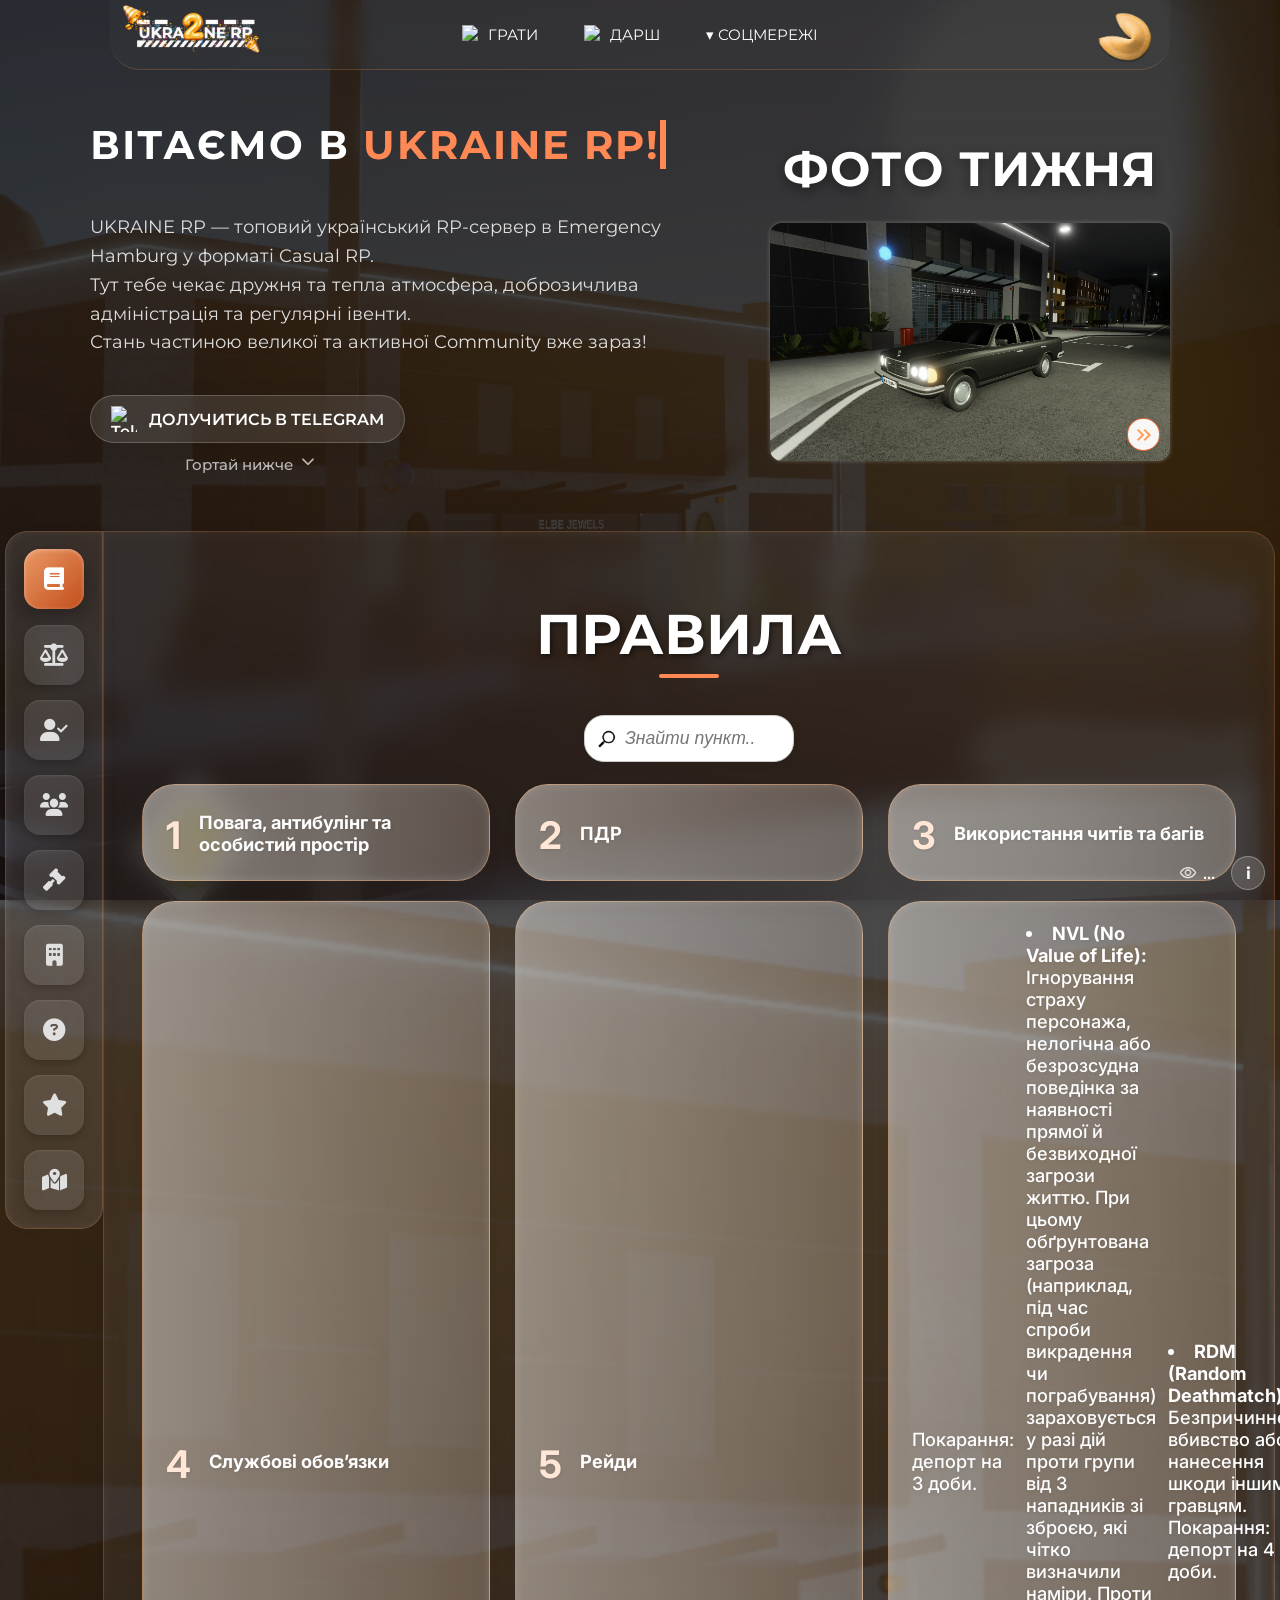
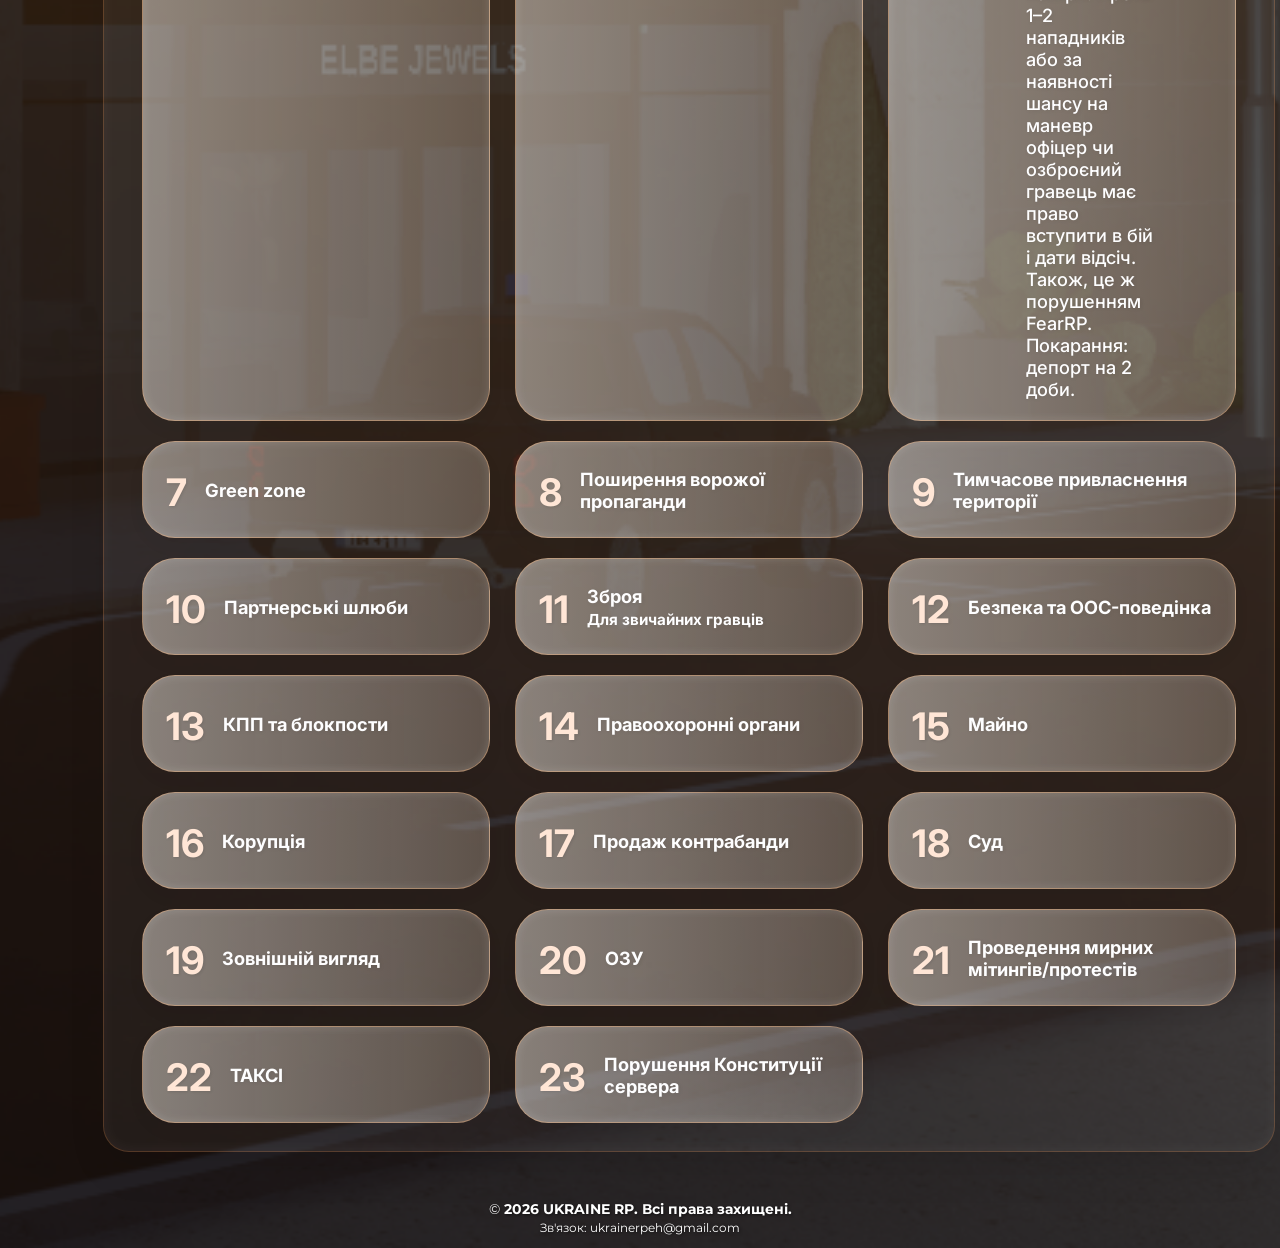
==== commit a4a7af98: "Update index.html" ====
--- a/index.html
+++ b/index.html
@@ -446,7 +446,7 @@
                         <div class="item-number"><small><b>5</b></small></div><b><span>Рейди</span></b>
                     </div>
                     <div data-id="rule-6" class="menu-item"
-                        onclick="openModalFromId('rule-6',` <h2 data-rule-number='6'>NON-RP порушення</h2><p><strong>Загальне положення</strong></p><p>Заборонено виконувати дії, які суперечать логіці та реалістичності рольової гри. Всі дії, що порушують принципи RP (наприклад, випадкові або безглузді вчинки, які не відповідають характеру персонажа чи ситуації), вважаються NRP поведінкою. Для якісного і приємного досвіду кожен гравець повинен керуватися логікою та дотримуватись своєї ролі.</p><p class='penalty'>Покарання - попередження, тимчасовий або постійний депорт в залежності від серйозності порушення</p><h2>Значення RP</h2><p>Рольова гра — це процес, під час якого кожен учасник виконує роль свого персонажа в умовах, заданих іграми чи сценаріями. Кожна дія повинна бути логічною і відповідати обраній ролі, а також реалістично вписуватися в світ, що оточує персонажів.</p><h2>Система Сцен</h2><p>Ігровий процес на нашому сервері повністю базується на RP-сценах.</p><ul><li><strong>Що таке сцена:</strong> Сцена — це буквально будь-яка взаємодія між персонажами в межах ігрового світу.</li><li><strong>Хто створює сцени:</strong> Сцена може бути створена як самими гравцями (буденна розмова, ДТП, затримання), так і адміністрацією проєкту у вигляді спеціальних RP-місій (наприклад, терористичний акт, захоплення заручників, штурм будівлі, масштабна ліквідація катастрофи).</li><li><strong>Правило цілісності сцени:</strong> Заборонено ігнорувати, самовільно переривати, «відкочувати» або псувати розпочату сцену. Будь-яка взаємодія повинна розвиватися логічно та мати свій фінал. Також, для більшої логіки та цікавої взаємодії ви можете використовувати команди, які Ви прописуєте пряму в чат.</li></ul><p style='text-align: center'><strong>Команди</strong></p><ul><li><strong>/me</strong> — описує дії вашого персонажа від першої особи (наприклад, /me йду до дверей).</li><li><strong>/do</strong> — описує стан середовища, предмети або ситуацію навколо (наприклад, /do двері відкриті).</li><li><strong>/b</strong> — використовується виключно для позаігрового (OOC) чату (наприклад, /b Де можна купити ліцензію?). Використання OOC-чату суворо забороняється в IC-ситуаціях або з метою уникнення РП-взаємодії.</li></ul><p style='text-align: center'><strong>RP терміни:</strong></p><ul><li><strong>IC (In Character):</strong> Все, що відбувається з точки зору персонажа у грі.</li><li><strong>IC Actions:</strong> Дії, які персонаж виконує у рамках рольової ситуації.</li><li><strong>IC Communication:</strong> Всі повідомлення, які йдуть від імені персонажа (в голосовий або текстовий чат під час рольової розмови).</li><li><strong>CK (Character Kill):</strong> Повна смерть персонажа, після якої він не може бути відновлений, і його історія закінчується.</li><li><strong>Long-term RP:</strong> Довготривала рольова історія або відносини між персонажами.</li><li><strong>Fear RP/zone:</strong> Процес проявлення страху персонажем перед очевидною небезпекою або загрозою життю.</li><li><strong>Revive:</strong> Відновлення (реанімація) персонажа медиком після важкого поранення чи клінічної смерті.</li></ul><p style='text-align: center'><strong>Приклади RP:</strong></p><ul><li>Поліцейський зупиняє водія для перевірки документів, паспорта, після чого виписує штраф за порушення.</li><li>Лікар надає допомогу потерпілому, оцінює його стан і приймає рішення щодо подальших дій.</li><li>Водій таксі проводить посадку пасажира, з’ясовує маршрут та слідує правилам руху.</li></ul><p style='text-align: center'><strong>Non-RP терміни та фіксовані терміни бану (Депорту)</strong></p><p>Будь-які дії, що руйнують атмосферу занурення або суперечать здоровому глузду, караються адміністрацією проєкту UKRAINE RP. За кожне конкретне порушення встановлено чіткий термін блокування:</p><ul><li><strong>OOC (Out Of Character):</strong> Поведінка або висловлювання, які не мають відношення до ролі персонажа (жарти, реальні події, спілкування про гру поза роллю).<p class='penalty'>Покарання: депорт на 1 добу (при масовому або грубому порушенні)</p></li><li><strong>Breaking RP:</strong> Різкий виходження з ролі без пояснення або підстав (наприклад, почати співати пісню посеред серйозної гри).<p class='penalty'>Покарання: депорт на 2 доби</p></li><li><strong>FRP (Fail Role Play):</strong> Неправильна поведінка в RP, яка порушує загальні правила гри або руйнує цілісність сюжету.<p class='penalty'>Покарання: депорт на 3 доби</p></li><li><strong>MG (MetaGaming):</strong> Використання інформації, яку персонаж не міг би знати в реальній ігровій ситуації (з Telegram, Discord, стріму тощо). Виключення: використання офіційного веб-додатку «СіЯ», офіційних повідомлень від власника в Telegram, основного сайту серверу.<p class='penalty'>Покарання: депорт на 2 доби</p></li><li><strong>PG (PowerGaming):</strong> Використання нереалістичних дій (перебільшення можливостей, "супергероїзм") або нав’язування своїх дій іншим гравцям без їх згоди.<p class='penalty'>Покарання: депорт на 3 доби</p></li><li><strong>NVL (No Value of Life):</strong> Ігнорування страху персонажа, нелогічна або безрозсудна поведінка за наявності прямої й безвиходної загрози життю. При цьому обґрунтована загроза (наприклад, під час спроби викрадення чи пограбування) зараховується у разі дій проти групи від 3 нападників зі зброєю, які чітко визначили наміри. Проти 1–2 нападників або за наявності шансу на маневр офіцер чи озброєний гравець має право вступити в бій і дати відсіч. Також, це ж порушенням FearRP.<p class='penalty'>Покарання: депорт на 2 доби</p></li><li><strong>RDM (Random Deathmatch):</strong> Безпричинне вбивство або нанесення шкоди іншим гравцям.<p class='penalty'>Покарання: депорт на 4 доби</p></li><li><strong>VDM (Vehicle Deathmatch):</strong> Збиття іншого персонажа транспортним засобом без причин або логічного пояснення.<p class='penalty'>Покарання: депорт на 2 доби</p></li><li><strong>GTA DRIVING:</strong> Вид Non-RP поведінки, що полягає в агресивному, нереалістичному та хаотичному керуванні транспортним засобом, яке повністю ігнорує фізику і закони реального світу.<p class='penalty'>Покарання: депорт на 1 добу</p></li><li><strong>NRM (Non-RP Melee):</strong> Рукопашна бійка або нанесення ударів ближньою зброєю без RP-підґрунтя, діалогу та ІС-причини.<p class='penalty'>Покарання: депорт на 1 добу</p></li><li><strong>SK (Spawn Kill):</strong> Вбивство гравця одразу після його появи (спавну) в грі.<p class='penalty'>Покарання: депорт на 3 доби</p></li><li><strong>RK (Revenge Kill):</strong> Вбивство гравця у помсту за попередню смерть, без пояснення у грі (пряме порушення NLR).<p class='penalty'>Покарання: депорт на 3 доби</p></li><li><strong>Combat Logging:</strong> Вихід з гри (навмисне закриття, краш або вихід в меню) під час бою, погоні чи будь-якої небезпечної/активної ситуації.<p class='penalty'>Покарання: депорт на 4 доби</p></li><li><strong>Cuff Rush:</strong> Надягання наручників за допомогою механіки гри без RP-відігровки, без ІС-підстав і без наявних доказів.<p class='penalty'>Покарання: депорт на 3 доби</p></li><li><strong>Cop Baiting:</strong> Навмисне провокування поліції з метою отримати переслідування, погоню або конфлікт.<p class='penalty'>Покарання: депорт на 2 доби</p></li><li><strong>Bunnyhop (Bhop):</strong> Використання техніки постійних стрибків для отримання нереалістичної переваги в швидкості руху.<p class='penalty'>Покарання: депорт на 1 добу (за умови ігнорування зауважень або зловживання)</p></li><li><strong>Trolling:</strong> Намірене провокування інших гравців або адміністраторів для отримання негативної емоційної реакції.<p class='penalty'>Покарання: депорт на 2 доби</p></li><li><strong>Griefing:</strong> Намірене порушення гри, пошкодження чужого майна або завдання шкоди іншому гравцеві без сюжетних чи RP причин.<p class='penalty'>Покарання: депорт на 4 доби</p></li><li><strong>AFK (Away From Keyboard):</strong> Коли гравець не бере участь у грі, але залишає персонажа в грі. Суворо заборонено стояти в AFK під час активних сцен чи затримань.<p class='penalty'>Покарання: попередження або депорт на 1 добу</p></li><li><strong>Missclick:</strong> Випадкова дія в грі, яка сталася через те, що гравець натиснув не ту кнопку. Гравець зобов'язаний негайно написати в OOC чат: !missclick або (( місклік )). Примітка: Спроба навмисно обманути гравців чи адмінів під виглядом міскліку карається депортом на 2 доби.<p class='penalty'>Покарання: депорт на 2 доби (у разі обману)</p></li></ul><p><strong>Наголошуємо, що для якісного і приємного досвіду кожен гравець повинен керуватися логікою та дотримуватись ролі, у якій він перебуває, щоб уникнути порушень та забезпечити реалістичний ігровий процес.</strong></p>`)
+                        onclick="openModalFromId('rule-6',` <h2 data-rule-number='6'>Non-RP поведінка</h2><p><strong>Загальне положення</strong></p><p>Заборонено виконувати дії, які суперечать логіці та реалістичності рольової гри. Всі дії, що порушують принципи RP (наприклад, випадкові або безглузді вчинки, які не відповідають характеру персонажа чи ситуації), вважаються NRP поведінкою. Для якісного і приємного досвіду кожен гравець повинен керуватися логікою та дотримуватись своєї ролі.</p><h2>Значення RP</h2><p>Рольова гра — це процес, під час якого кожен учасник виконує роль свого персонажа в умовах, заданих іграми чи сценаріями. Кожна дія повинна бути логічною і відповідати обраній ролі, а також реалістично вписуватися в світ, що оточує персонажів.</p><h2>Система Сцен</h2><p>Ігровий процес на нашому сервері повністю базується на RP-сценах.</p><ul><li><strong>Що таке сцена:</strong> Сцена — це буквально будь-яка взаємодія між персонажами в межах ігрового світу.</li><li><strong>Хто створює сцени:</strong> Сцена може бути створена як самими гравцями (буденна розмова, ДТП, затримання), так і адміністрацією проєкту у вигляді спеціальних RP-місій (наприклад, терористичний акт, захоплення заручників, штурм будівлі, масштабна ліквідація катастрофи).</li><li><strong>Правило цілісності сцени:</strong> Заборонено ігнорувати, самовільно переривати, «відкочувати» або псувати розпочату сцену. Будь-яка взаємодія повинна розвиватися логічно та мати свій фінал. Також, для більшої логіки та цікавої взаємодії ви можете використовувати команди, які Ви прописуєте пряму в чат.</li></ul><p style='text-align: center'><strong>Команди</strong></p><ul><li><strong>/me</strong> — описує дії вашого персонажа від першої особи (наприклад, /me йду до дверей).</li><li><strong>/do</strong> — описує стан середовища, предмети або ситуацію навколо (наприклад, /do двері відкриті).</li><li><strong>/b</strong> — використовується виключно для позаігрового (OOC) чату (наприклад, /b Де можна купити ліцензію?). Використання OOC-чату суворо забороняється в IC-ситуаціях або з метою уникнення РП-взаємодії.</li></ul><p style='text-align: center'><strong>RP-термінологія та базові поняття</strong></p><ul><li><strong>IC (In Character):</strong> Все, що відбувається з точки зору персонажа у грі.</li><li><strong>IC Actions:</strong> Дії, які персонаж виконує у рамках рольової ситуації.</li><li><strong>IC Communication:</strong> Всі повідомлення, які йдуть від імені персонажа (в голосовий або текстовий чат під час рольової розмови).</li><li><strong>CK (Character Kill):</strong> Повна смерть персонажа, після якої він не може бути відновлений, і його історія закінчується.</li><li><strong>Long-term RP:</strong> Довготривала рольова історія або відносини між персонажами.</li><li><strong>Fear RP/zone:</strong> Процес проявлення страху персонажем перед очевидною небезпекою або загрозою життю.</li><li><strong>Revive:</strong> Відновлення (реанімація) персонажа медиком після важкого поранення чи клінічної смерті.</li></ul><p style='text-align: center'><strong>Приклади правильного RP:</strong></p><ul><li>Поліцейський зупиняє водія для перевірки документів, паспорта, після чого виписує штраф за порушення.</li><li>Лікар надає допомогу потерпілому, оцінює його стан і приймає рішення щодо подальших дій.</li><li>Водій таксі проводить посадку пасажира, з’ясовує маршрут та слідує правилам руху.</li></ul><p style='text-align: center'><strong>Non-RP терміни та фіксовані терміни бану (Депорту)</strong></p><p>Будь-які дії, що руйнують атмосферу занурення або суперечать здоровому глузду, караються адміністрацією проєкту UKRAINE RP. За кожне конкретне порушення встановлено чіткий термін блокування:</p><ul><li><strong>OOC (Out Of Character):</strong> Поведінка або висловлювання, які не мають відношення до ролі персонажа (жарти, реальні події, спілкування про гру поза роллю). <span class='penalty'>Покарання: депорт на 1 добу (при масовому або грубому порушенні).</span></li><li><strong>Breaking RP:</strong> Різкий виходження з ролі без пояснення або підстав (наприклад, почати співати пісню посеред серйозної гри). <span class='penalty'>Покарання: депорт на 2 доби.</span></li><li><strong>FRP (Fail Role Play):</strong> Неправильна поведінка в RP, яка порушує загальні правила гри або руйнує цілісність сюжету. <span class='penalty'>Покарання: депорт на 3 доби.</span></li><li><strong>MG (MetaGaming):</strong> Використання інформації, яку персонаж не міг би знати в реальній ігровій ситуації (з Telegram, Discord, стріму тощо). Виключення: використання офіційного веб-додатку «СіЯ», офіційних повідомлень від власника в Telegram, oсновного сайту серверу. <span class='penalty'>Покарання: депорт на 2 доби.</span></li><li><strong>PG (PowerGaming):</strong> Використання нереалістичних дій (перебільшення можливостей, "супергероїзм") або нав’язування своїх дій іншим гравцям без їх згоди. <span class='penalty'>Покарання: депорт на 3 доби.</span></li><li><strong>NVL (No Value of Life):</strong> Ігнорування страху персонажа, нелогічна або безрозсудна поведінка за наявності прямої й безвиходної загрози життю. При цьому обґрунтована загроза (наприклад, під час спроби викрадення чи пограбування) зараховується у разі дій проти групи від 3 нападників зі зброєю, які чітко визначили наміри. Проти 1–2 нападників або за наявності шансу на маневр офіцер чи озброєний гравець має право вступити в бій і дати відсіч. Також, це ж порушенням FearRP. <span class='penalty'>Покарання: депорт на 2 доби.</span></li><li><strong>RDM (Random Deathmatch):</strong> Безпричинне вбивство або нанесення шкоди іншим гравцям. <span class='penalty'>Покарання: депорт на 4 доби.</span></li><li><strong>VDM (Vehicle Deathmatch):</strong> Збиття іншого персонажа транспортним засобом без причин або логічного пояснення. <span class='penalty'>Покарання: депорт на 2 доби.</span></li><li><strong>GTA DRIVING:</strong> Вид Non-RP поведінки, що полягає в агресивному, нереалістичному та хаотичному керуванні транспортним засобом, яке повністю ігнорує фізику і закони реального світу. <span class='penalty'>Покарання: депорт на 1 добу.</span></li><li><strong>NRM (Non-RP Melee):</strong> Рукопашна бійка або нанесення ударів ближньою зброєю без RP-підґрунтя, діалогу та ІС-причини. <span class='penalty'>Покарання: депорт на 1 добу.</span></li><li><strong>SK (Spawn Kill):</strong> Вбивство гравця одразу після його появи (спавну) в грі. <span class='penalty'>Покарання: депорт на 3 доби.</span></li><li><strong>RK (Revenge Kill):</strong> Вбивство гравця у помсту за попередню смерть, без пояснення у грі (пряме порушення NLR). <span class='penalty'>Покарання: депорт на 3 доби.</span></li><li><strong>Combat Logging:</strong> Вихід з гри (навмисне закриття, краш або вихід в меню) під час бою, погоні чи будь-якої небезпечної/активної ситуації. <span class='penalty'>Покарання: депорт на 4 доби.</span></li><li><strong>Cuff Rush:</strong> Надягання наручників за допомогою механіки гри без RP-відігровки, без ІС-підстав і без наявних доказів. <span class='penalty'>Покарання: депорт на 3 доби.</span></li><li><strong>Cop Baiting:</strong> Навмисне провокування поліції з метою отримати переслідування, погоню або конфлікт. <span class='penalty'>Покарання: депорт на 2 доби.</span></li><li><strong>Bunnyhop (Bhop):</strong> Використання техніки постійних стрибків для отримання нереалістичної переваги в швидкості руху. <span class='penalty'>Покарання: депорт на 1 добу (за умови ігнорування зауважень або зловживання).</span></li><li><strong>Trolling:</strong> Намірене провокування інших гравців або адміністраторів для отримання негативної емоційної реакції. <span class='penalty'>Покарання: депорт на 2 доби.</span></li><li><strong>Griefing:</strong> Намірене порушення гри, пошкодження чужого майна або завдання шкоди іншому гравцеві без сюжетних чи RP причин. <span class='penalty'>Покарання: депорт на 4 доби.</span></li><li><strong>AFK (Away From Keyboard):</strong> Коли гравець не бере участь у грі, але залишає персонажа в грі. Суворо заборонено стояти в AFK під час активних сцен чи затримань. <span class='penalty'>Покарання: попередження або депорт на 1 добу.</span></li><li><strong>Missclick:</strong> Випадкова дія в грі, яка сталася через те, що гравець натиснув не ту кнопку. Гравець зобов'язаний негайно написати в OOC чат: !missclick або (( місклік )). Примітка: Спроба навмисно обманути гравців чи адмінів під виглядом міскліку карається депортом на 2 доби.</li></ul>`)"
                         <div class="item-number"><small><b>6</b></small></div><b><span>Non-RP поведінка</span></b>
                     </div>
                     <div data-id="rule-7" class="menu-item"
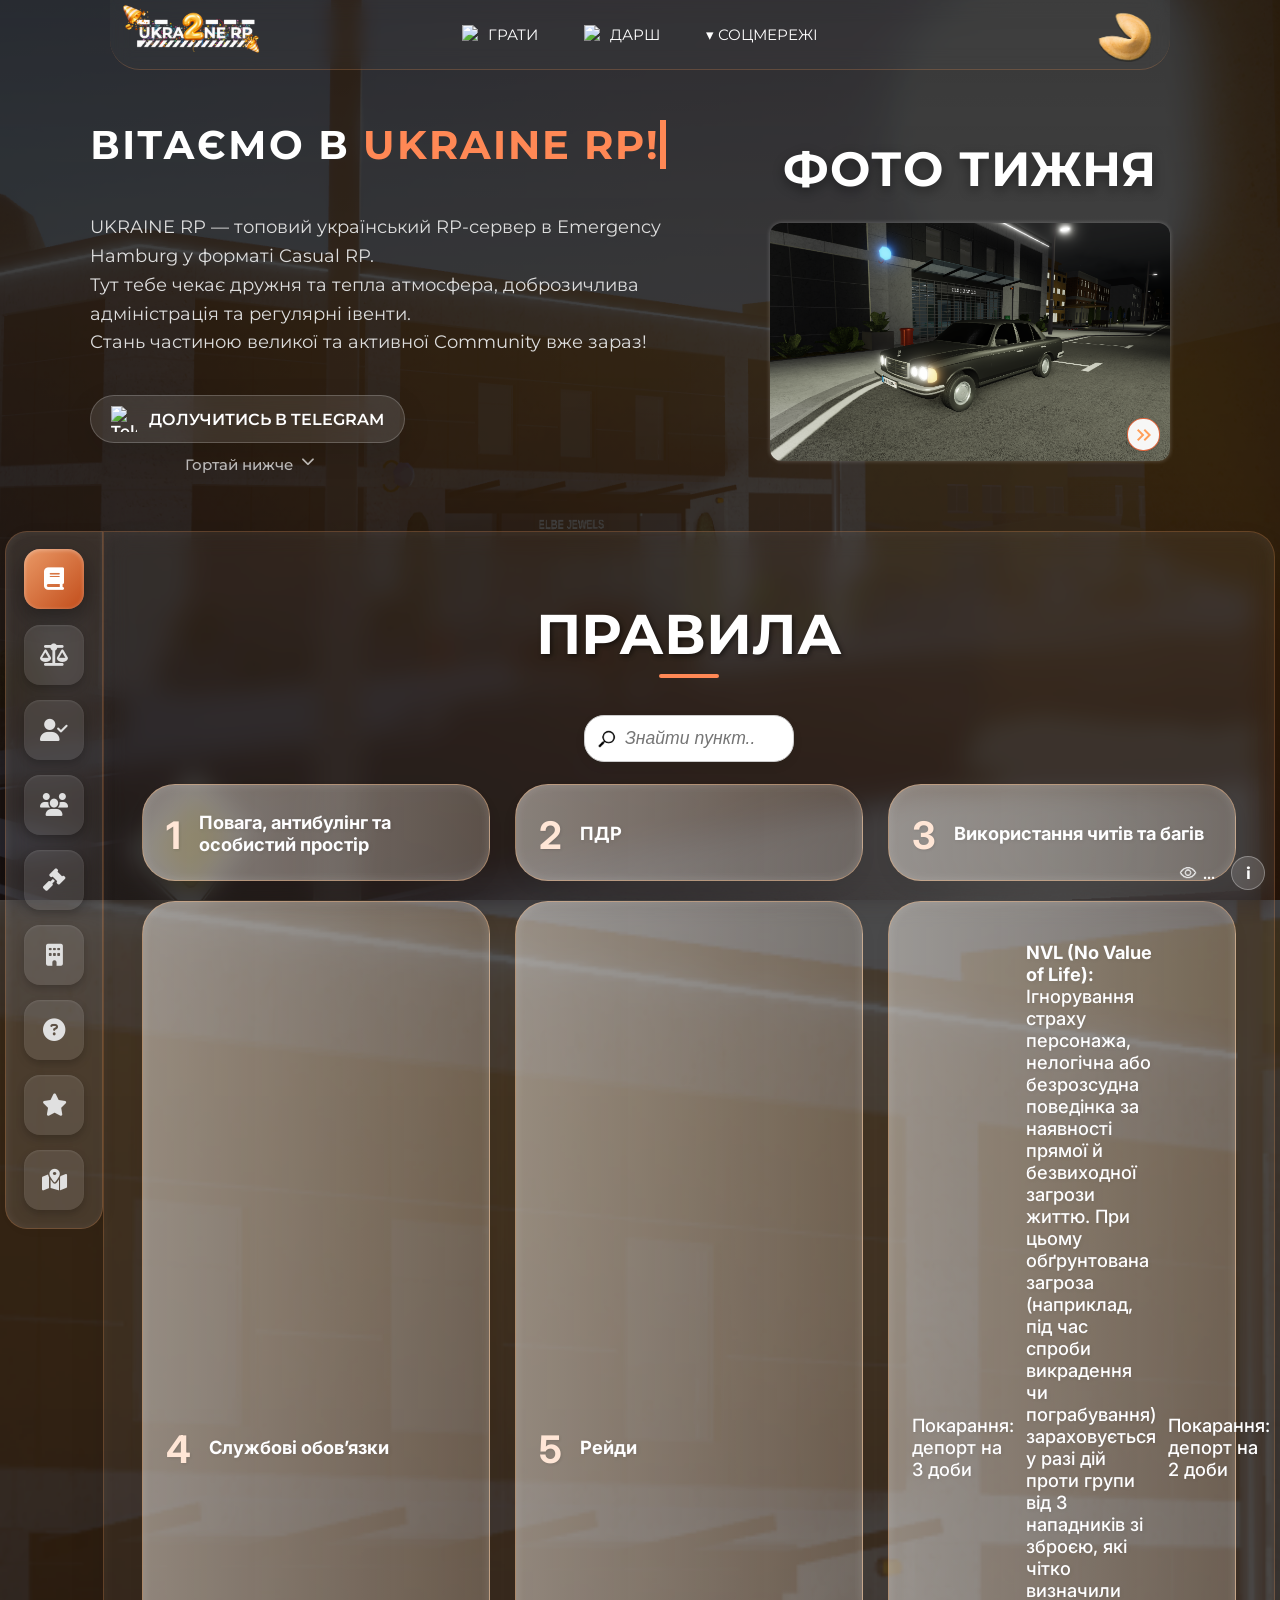
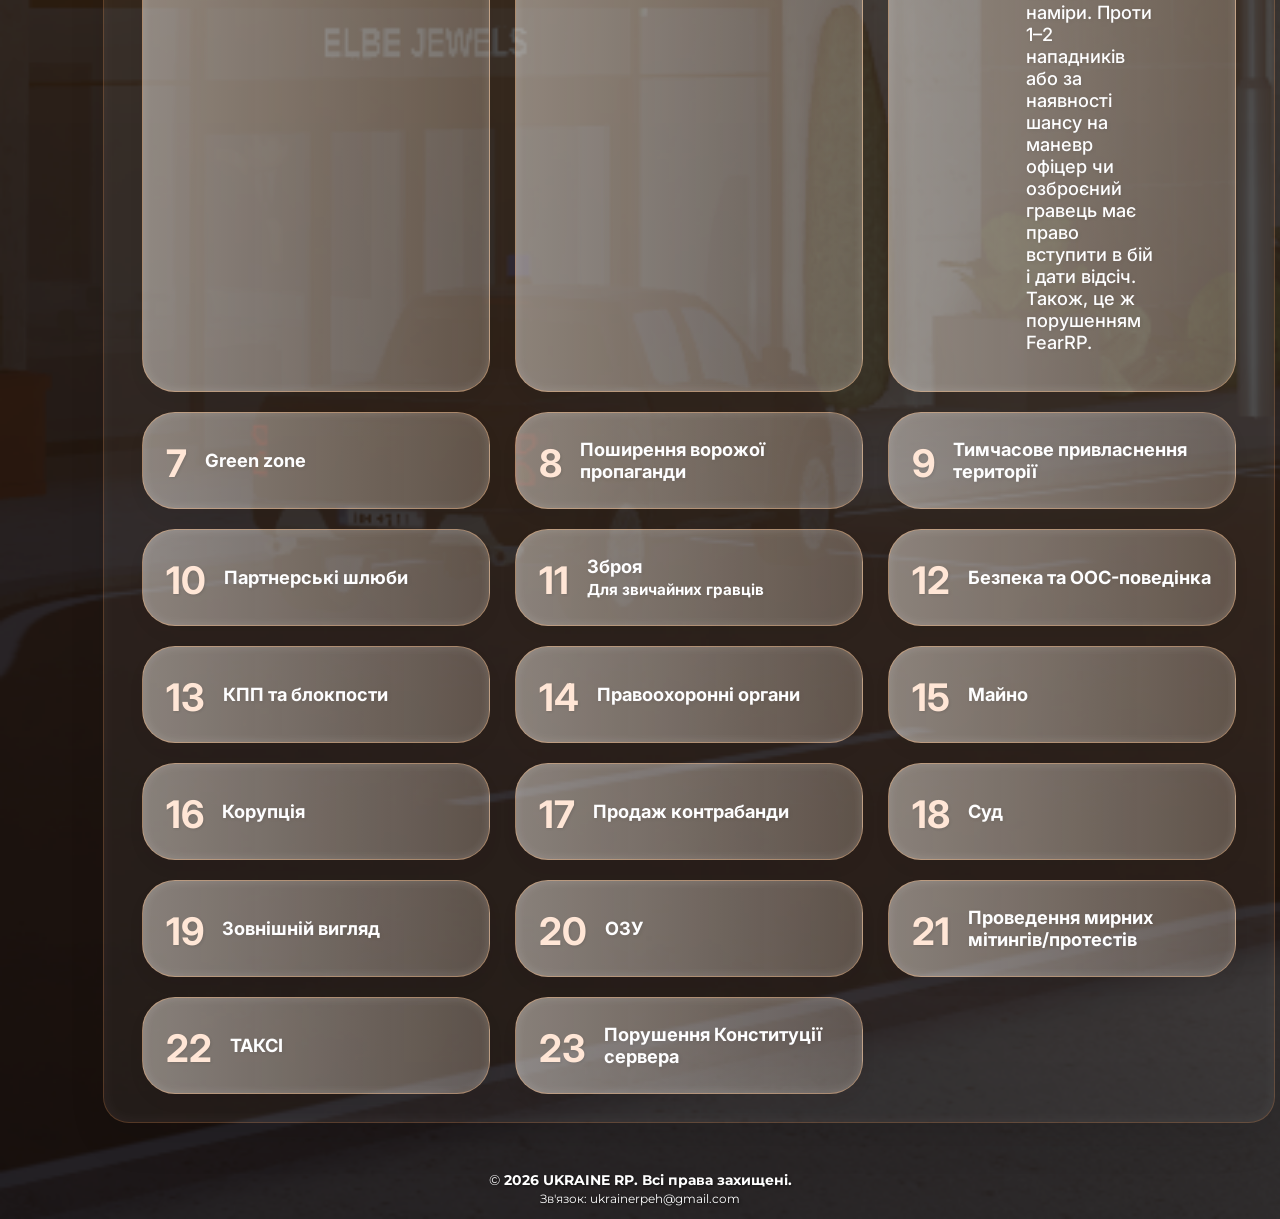
==== commit 7a3ea60d: "Update index.html" ====
--- a/index.html
+++ b/index.html
@@ -446,8 +446,8 @@
                         <div class="item-number"><small><b>5</b></small></div><b><span>Рейди</span></b>
                     </div>
                     <div data-id="rule-6" class="menu-item"
-                        onclick="openModalFromId('rule-6',` <h2 data-rule-number='6'>Non-RP поведінка</h2><p><strong>Загальне положення</strong></p><p>Заборонено виконувати дії, які суперечать логіці та реалістичності рольової гри. Всі дії, що порушують принципи RP (наприклад, випадкові або безглузді вчинки, які не відповідають характеру персонажа чи ситуації), вважаються NRP поведінкою. Для якісного і приємного досвіду кожен гравець повинен керуватися логікою та дотримуватись своєї ролі.</p><h2>Значення RP</h2><p>Рольова гра — це процес, під час якого кожен учасник виконує роль свого персонажа в умовах, заданих іграми чи сценаріями. Кожна дія повинна бути логічною і відповідати обраній ролі, а також реалістично вписуватися в світ, що оточує персонажів.</p><h2>Система Сцен</h2><p>Ігровий процес на нашому сервері повністю базується на RP-сценах.</p><ul><li><strong>Що таке сцена:</strong> Сцена — це буквально будь-яка взаємодія між персонажами в межах ігрового світу.</li><li><strong>Хто створює сцени:</strong> Сцена може бути створена як самими гравцями (буденна розмова, ДТП, затримання), так і адміністрацією проєкту у вигляді спеціальних RP-місій (наприклад, терористичний акт, захоплення заручників, штурм будівлі, масштабна ліквідація катастрофи).</li><li><strong>Правило цілісності сцени:</strong> Заборонено ігнорувати, самовільно переривати, «відкочувати» або псувати розпочату сцену. Будь-яка взаємодія повинна розвиватися логічно та мати свій фінал. Також, для більшої логіки та цікавої взаємодії ви можете використовувати команди, які Ви прописуєте пряму в чат.</li></ul><p style='text-align: center'><strong>Команди</strong></p><ul><li><strong>/me</strong> — описує дії вашого персонажа від першої особи (наприклад, /me йду до дверей).</li><li><strong>/do</strong> — описує стан середовища, предмети або ситуацію навколо (наприклад, /do двері відкриті).</li><li><strong>/b</strong> — використовується виключно для позаігрового (OOC) чату (наприклад, /b Де можна купити ліцензію?). Використання OOC-чату суворо забороняється в IC-ситуаціях або з метою уникнення РП-взаємодії.</li></ul><p style='text-align: center'><strong>RP-термінологія та базові поняття</strong></p><ul><li><strong>IC (In Character):</strong> Все, що відбувається з точки зору персонажа у грі.</li><li><strong>IC Actions:</strong> Дії, які персонаж виконує у рамках рольової ситуації.</li><li><strong>IC Communication:</strong> Всі повідомлення, які йдуть від імені персонажа (в голосовий або текстовий чат під час рольової розмови).</li><li><strong>CK (Character Kill):</strong> Повна смерть персонажа, після якої він не може бути відновлений, і його історія закінчується.</li><li><strong>Long-term RP:</strong> Довготривала рольова історія або відносини між персонажами.</li><li><strong>Fear RP/zone:</strong> Процес проявлення страху персонажем перед очевидною небезпекою або загрозою життю.</li><li><strong>Revive:</strong> Відновлення (реанімація) персонажа медиком після важкого поранення чи клінічної смерті.</li></ul><p style='text-align: center'><strong>Приклади правильного RP:</strong></p><ul><li>Поліцейський зупиняє водія для перевірки документів, паспорта, після чого виписує штраф за порушення.</li><li>Лікар надає допомогу потерпілому, оцінює його стан і приймає рішення щодо подальших дій.</li><li>Водій таксі проводить посадку пасажира, з’ясовує маршрут та слідує правилам руху.</li></ul><p style='text-align: center'><strong>Non-RP терміни та фіксовані терміни бану (Депорту)</strong></p><p>Будь-які дії, що руйнують атмосферу занурення або суперечать здоровому глузду, караються адміністрацією проєкту UKRAINE RP. За кожне конкретне порушення встановлено чіткий термін блокування:</p><ul><li><strong>OOC (Out Of Character):</strong> Поведінка або висловлювання, які не мають відношення до ролі персонажа (жарти, реальні події, спілкування про гру поза роллю). <span class='penalty'>Покарання: депорт на 1 добу (при масовому або грубому порушенні).</span></li><li><strong>Breaking RP:</strong> Різкий виходження з ролі без пояснення або підстав (наприклад, почати співати пісню посеред серйозної гри). <span class='penalty'>Покарання: депорт на 2 доби.</span></li><li><strong>FRP (Fail Role Play):</strong> Неправильна поведінка в RP, яка порушує загальні правила гри або руйнує цілісність сюжету. <span class='penalty'>Покарання: депорт на 3 доби.</span></li><li><strong>MG (MetaGaming):</strong> Використання інформації, яку персонаж не міг би знати в реальній ігровій ситуації (з Telegram, Discord, стріму тощо). Виключення: використання офіційного веб-додатку «СіЯ», офіційних повідомлень від власника в Telegram, oсновного сайту серверу. <span class='penalty'>Покарання: депорт на 2 доби.</span></li><li><strong>PG (PowerGaming):</strong> Використання нереалістичних дій (перебільшення можливостей, "супергероїзм") або нав’язування своїх дій іншим гравцям без їх згоди. <span class='penalty'>Покарання: депорт на 3 доби.</span></li><li><strong>NVL (No Value of Life):</strong> Ігнорування страху персонажа, нелогічна або безрозсудна поведінка за наявності прямої й безвиходної загрози життю. При цьому обґрунтована загроза (наприклад, під час спроби викрадення чи пограбування) зараховується у разі дій проти групи від 3 нападників зі зброєю, які чітко визначили наміри. Проти 1–2 нападників або за наявності шансу на маневр офіцер чи озброєний гравець має право вступити в бій і дати відсіч. Також, це ж порушенням FearRP. <span class='penalty'>Покарання: депорт на 2 доби.</span></li><li><strong>RDM (Random Deathmatch):</strong> Безпричинне вбивство або нанесення шкоди іншим гравцям. <span class='penalty'>Покарання: депорт на 4 доби.</span></li><li><strong>VDM (Vehicle Deathmatch):</strong> Збиття іншого персонажа транспортним засобом без причин або логічного пояснення. <span class='penalty'>Покарання: депорт на 2 доби.</span></li><li><strong>GTA DRIVING:</strong> Вид Non-RP поведінки, що полягає в агресивному, нереалістичному та хаотичному керуванні транспортним засобом, яке повністю ігнорує фізику і закони реального світу. <span class='penalty'>Покарання: депорт на 1 добу.</span></li><li><strong>NRM (Non-RP Melee):</strong> Рукопашна бійка або нанесення ударів ближньою зброєю без RP-підґрунтя, діалогу та ІС-причини. <span class='penalty'>Покарання: депорт на 1 добу.</span></li><li><strong>SK (Spawn Kill):</strong> Вбивство гравця одразу після його появи (спавну) в грі. <span class='penalty'>Покарання: депорт на 3 доби.</span></li><li><strong>RK (Revenge Kill):</strong> Вбивство гравця у помсту за попередню смерть, без пояснення у грі (пряме порушення NLR). <span class='penalty'>Покарання: депорт на 3 доби.</span></li><li><strong>Combat Logging:</strong> Вихід з гри (навмисне закриття, краш або вихід в меню) під час бою, погоні чи будь-якої небезпечної/активної ситуації. <span class='penalty'>Покарання: депорт на 4 доби.</span></li><li><strong>Cuff Rush:</strong> Надягання наручників за допомогою механіки гри без RP-відігровки, без ІС-підстав і без наявних доказів. <span class='penalty'>Покарання: депорт на 3 доби.</span></li><li><strong>Cop Baiting:</strong> Навмисне провокування поліції з метою отримати переслідування, погоню або конфлікт. <span class='penalty'>Покарання: депорт на 2 доби.</span></li><li><strong>Bunnyhop (Bhop):</strong> Використання техніки постійних стрибків для отримання нереалістичної переваги в швидкості руху. <span class='penalty'>Покарання: депорт на 1 добу (за умови ігнорування зауважень або зловживання).</span></li><li><strong>Trolling:</strong> Намірене провокування інших гравців або адміністраторів для отримання негативної емоційної реакції. <span class='penalty'>Покарання: депорт на 2 доби.</span></li><li><strong>Griefing:</strong> Намірене порушення гри, пошкодження чужого майна або завдання шкоди іншому гравцеві без сюжетних чи RP причин. <span class='penalty'>Покарання: депорт на 4 доби.</span></li><li><strong>AFK (Away From Keyboard):</strong> Коли гравець не бере участь у грі, але залишає персонажа в грі. Суворо заборонено стояти в AFK під час активних сцен чи затримань. <span class='penalty'>Покарання: попередження або депорт на 1 добу.</span></li><li><strong>Missclick:</strong> Випадкова дія в грі, яка сталася через те, що гравець натиснув не ту кнопку. Гравець зобов'язаний негайно написати в OOC чат: !missclick або (( місклік )). Примітка: Спроба навмисно обманути гравців чи адмінів під виглядом міскліку карається депортом на 2 доби.</li></ul>`)"
-                        <div class="item-number"><small><b>6</b></small></div><b><span>Non-RP поведінка</span></b>
+                         onclick="openModalFromId('rule-6',` <h2 data-rule-number='6'>ПУНКТ 6. NonRP та RP</h2><p><strong>Загальне положення</strong></p><p>Заборонено виконувати дії, які суперечать логіці та реалістичності рольової гри. Всі дії, що порушують принципи RP (наприклад, випадкові або безглузді вчинки, які не відповідають характеру персонажа чи ситуації), вважаються NRP поведінкою. Для якісного і приємного досвіду кожен гравець повинен керуватися логікою та дотримуватись своєї ролі.</p><h2>Значення RP</h2><p>Рольова гра — це процес, під час якого кожен учасник виконує роль свого персонажа в умовах, заданих іграми чи сценаріями. Кожна дія повинна бути логічною і відповідати обраній ролі, а також реалістично вписуватися в світ, що оточує персонажів.</p><h2>Система Сцен</h2><p>Ігровий процес на нашому сервері повністю базується на RP-сценах.</p><p><strong>Що таке сцена:</strong> Сцена — це буквально будь-яка взаємодія між персонажами в межах ігрового світу.</p><p><strong>Хто створює сцени:</strong> Сцена може бути створена як самими гравцями (буденна розмова, ДТП, затримання), так і адміністрацією проєкту у вигляді спеціальних RP-місій (наприклад, терористичний акт, захоплення заручників, штурм будівлі, масштабна ліквідація катастрофи).</p><p><strong>Правило цілісності сцени:</strong> Заборонено ігнорувати, самовільно переривати, «відкочувати» або псувати розпочату сцену. Будь-яка взаємодія повинна розвиватися логічно та мати свій фінал. Також, для більшої логіки та цікавої взаємодії ви можете використовувати команди, які Ви прописуєте пряму в чат.</p><p style='text-align: center'><strong>Команди</strong></p><p><strong>/me</strong> — описує дії вашого персонажа від першої особи (наприклад, /me йду до дверей).</p><p><strong>/do</strong> — описує стан середовища, предмети або ситуацію навколо (наприклад, /do двері відкриті).</p><p><strong>/b</strong> — використовується виключно для позаігрового (OOC) чату (наприклад, /b Де можна купити ліцензію?). Використання OOC-чату суворо забороняється в IC-ситуаціях або з метою уникнення РП-взаємодії.</p><p style='text-align: center'><strong>RP-термінологія та базові поняття</strong></p><p><strong>IC (In Character):</strong> Все, що відбувається з точки зору персонажа у грі.</p><p><strong>IC Actions:</strong> Дії, які персонаж виконує у рамках рольової ситуації.</p><p><strong>IC Communication:</strong> Всі повідомлення, які йдуть від імені персонажа (в голосовий або текстовий чат під час рольової розмови).</p><p><strong>CK (Character Kill):</strong> Повна смерть персонажа, після якої він не може бути відновлений, і його історія закінчується.</p><p><strong>Long-term RP:</strong> Довготривала рольова історія або відносини між персонажами.</p><p><strong>Fear RP/zone:</strong> Процес проявлення страху персонажем перед очевидною небезпекою або загрозою життю.</p><p><strong>Revive:</strong> Відновлення (реанімація) персонажа медиком після важкого поранення чи клінічної смерті.</p><p style='text-align: center'><strong>Приклади правильного RP:</strong></p><p>• Поліцейський зупиняє водія для перевірки документів, паспорта, після чого виписує штраф за порушення.</p><p>• Лікар надає допомогу потерпілому, оцінює його стан і приймає рішення щодо подальших дій.</p><p>• Водій таксі проводить посадку пасажира, з’ясовує маршрут та слідує правилам руху.</p><p style='text-align: center'><strong>Non-RP терміни та фіксовані терміни бану (Депорту)</strong></p><p>Будь-які дії, що руйнують атмосферу занурення або суперечать здоровому глузду, караються адміністрацією проєкту UKRAINE RP. За кожне конкретне порушення встановлено чіткий термін блокування:</p><p><strong>OOC (Out Of Character):</strong> Поведінка або висловлювання, які не мають відношення до ролі персонажа (жарти, реальні події, спілкування про гру поза роллю).</p><p class='penalty'>Покарання: депорт на 1 добу (при масовому або грубому порушенні)</p><p><strong>Breaking RP:</strong> Різкий виходження з ролі без пояснення або підстав (наприклад, почати співати пісню посеред серйозної гри).</p><p class='penalty'>Покарання: депорт на 2 доби</p><p><strong>FRP (Fail Role Play):</strong> Неправильна поведінка в RP, яка порушує загальні правила гри або руйнує цілісність сюжету.</p><p class='penalty'>Покарання: депорт на 3 доби</p><p><strong>MG (MetaGaming):</strong> Використання інформації, яку персонаж не міг би знати в реальній ігровій ситуації (з Telegram, Discord, стріму тощо). Виключення: використання офіційного веб-додатку «СіЯ», офіційних повідомлень від власника в Telegram, oсновного сайту серверу.</p><p class='penalty'>Покарання: депорт на 2 доби</p><p><strong>PG (PowerGaming):</strong> Використання нереалістичних дій (перебільшення можливостей, "супергероїзм") або нав’язування своїх дій іншим гравцям без їх згоди.</p><p class='penalty'>Покарання: депорт на 3 доби</p><p><strong>NVL (No Value of Life):</strong> Ігнорування страху персонажа, нелогічна або безрозсудна поведінка за наявності прямої й безвиходної загрози життю. При цьому обґрунтована загроза (наприклад, під час спроби викрадення чи пограбування) зараховується у разі дій проти групи від 3 нападників зі зброєю, які чітко визначили наміри. Проти 1–2 нападників або за наявності шансу на маневр офіцер чи озброєний гравець має право вступити в бій і дати відсіч. Також, це ж порушенням FearRP.</p><p class='penalty'>Покарання: депорт на 2 доби</p><p><strong>RDM (Random Deathmatch):</strong> Безпричинне вбивство або нанесення шкоди іншим гравцям.</p><p class='penalty'>Покарання: депорт на 4 доби</p><p><strong>VDM (Vehicle Deathmatch):</strong> Збиття іншого персонажа транспортним засобом без причин або логічного пояснення.</p><p class='penalty'>Покарання: депорт на 2 доби</p><p><strong>GTA DRIVING:</strong> Вид Non-RP поведінки, що полягає в агресивному, нереалістичному та хаотичному керуванні транспортним засобом, яке повністю ігнорує фізику і закони реального світу.</p><p class='penalty'>Покарання: депорт на 1 добу</p><p><strong>NRM (Non-RP Melee):</strong> Рукопашна бійка або нанесення ударів ближньою зброєю без RP-підґрунтя, діалогу та ІС-причини.</p><p class='penalty'>Покарання: депорт на 1 добу</p><p><strong>SK (Spawn Kill):</strong> Вбивство гравця одразу після його появи (спавну) в грі.</p><p class='penalty'>Покарання: депорт на 3 доби</p><p><strong>RK (Revenge Kill):</strong> Вбивство гравця у помсту за попередню смерть, без пояснення у грі (пряме порушення NLR).</p><p class='penalty'>Покарання: депорт на 3 доби</p><p><strong>Combat Logging:</strong> Вихід з гри (навмисне закриття, краш або вихід в меню) під час бою, погоні чи будь-якої небезпечної/активної ситуації.</p><p class='penalty'>Покарання: депорт на 4 доби</p><p><strong>Cuff Rush:</strong> Надягання наручників за допомогою механіки гри без RP-відігровки, без ІС-підстав і без наявних доказів.</p><p class='penalty'>Покарання: депорт на 3 доби</p><p><strong>Cop Baiting:</strong> Навмисне провокування поліції з метою отримати переслідування, погоню або конфлікт.</p><p class='penalty'>Покарання: депорт на 2 доби</p><p><strong>Bunnyhop (Bhop):</strong> Використання техніки постійних стрибків для отримання нереалістичної переваги в швидкості руху.</p><p class='penalty'>Покарання: депорт на 1 добу (за умови ігнорування зауважень або зловживання)</p><p><strong>Trolling:</strong> Намірене провокування інших гравців або адміністраторів для отримання негативної емоційної реакції.</p><p class='penalty'>Покарання: депорт на 2 доби</p><p><strong>Griefing:</strong> Намірене порушення гри, пошкодження чужого майна або завдання шкоди іншому гравцеві без сюжетних чи RP причин.</p><p class='penalty'>Покарання: депорт на 4 доби</p><p><strong>AFK (Away From Keyboard):</strong> Коли гравець не бере участь у грі, але залишає персонажа в грі. Суворо заборонено стояти в AFK під час активних сцен чи затримань.</p><p class='penalty'>Покарання: попередження або депорт на 1 добу</p><p><strong>Missclick:</strong> Випадкова дія в грі, яка сталася через те, що гравець натиснув не ту кнопку. Гравець зобов'язаний негайно написати в OOC чат: !missclick або (( місклік )). Примітка: Спроба навмисно обманути гравців чи адмінів під виглядом міскліку карається депортом на 2 доби.</p><p><strong>Наголошуємо, що для якісного і приємного досвіду кожен гравець повинна керуватися логікою та дотримуватись ролі, у якій він перебуває, щоб уникнути порушень та забезпечити реалістичний ігровий процес.</strong></p>`)">
+                         <div class="item-number"><small><b>6</b></small></div><b><span>Non-RP поведінка</span></b>
                     </div>
                     <div data-id="rule-7" class="menu-item"
                         onclick="openModalFromId('rule-7',` <h2 data-rule-number='7'>Green zone</h2><p>Зелена зона — це безпечне місце, де всі можуть розслабитись і не боятись, що на них нападуть чи влаштують скандал.</p><h3>До зелених зон на сервері належать:</h3><ul><li>Лікарня</li><li>Поліцейська дільниця</li><li>Пожежна частина</li></ul><br><b>На карті нижче зелені блоки показують, де саме ці зони знаходяться.</b><p>Тут можна спокійно спілкуватись і грати без зайвих проблем, агресія і порушення тут не вітаються.</p><h3>У зелених зонах <strong style='color: red;'>не можна:</strong></h3><ul><li>Залишатись, якщо ти в розшуку. <br><i>Винятки — якщо є ліцензія на зброю, ти арештований, отримуєш медичну допомогу або щойно заспавнився: тоді даємо 1 хвилину, щоб вибратись звідси.</i></li><li>Влаштовувати сварки, дратувати інших чи починати бійки.</li><li>Витягувати, показувати чи використовувати зброю.</li><li>Провертати злочини або ховатись тут від копів.</li></ul><h3>Що можуть робити копи у зелених зонах:</h3><ul><li>Копи не можуть просто так арештовувати без вагомої причини.</li><br><li>Арештувати можна тільки якщо: <ul><li>Хтось прямо тут творить погане — нападає або порушує порядок.</li><li>Якщо ти в розшуку.</li></ul></li><br><li>Якщо злочинець лікується у зеленій зоні, копи можуть затримати його тільки після того, як він вийде з цієї зони, і якщо є серйозна причина.</li><br><li>Копи можуть перевірити тебе за username, але тільки з RP-причини — просто так не лазять по всіх.</li><br><li>Якщо тебе виявили в розшуку — арешт можливий, але в зеленій зоні його роблять дуже обережно або чекають, поки ти вийдеш. Особливо серйозні злочини — тільки з дозволу начальства чи адмінів.</li></ul><img src='/img/greenzone.png' alt='Зелені зони'><p class='penalty'>Покарання - тимчасовий депорт на 5 діб<br><small>(за перебування з розшуком - попередження або депорт до 2 діб</small><br><br>Також, якщо гравець використовував зброю та мав ліцензію – конфіскація та штраф 8 000€</p><br><div class='example-bad'><div class='content-row'>Я зараз суддю пристрелю, падлу!</div><div class='example-label'>Приклад порушення<br><span>→ Агресія, погрози, зброя — все заборонено в зеленій зоні</div></div><div class='example-good'><div class='content-row'>Давайте вирішимо питання мирно, адже це зелена зона.</div><div class='example-label'>Правильний приклад</div></div> `)">
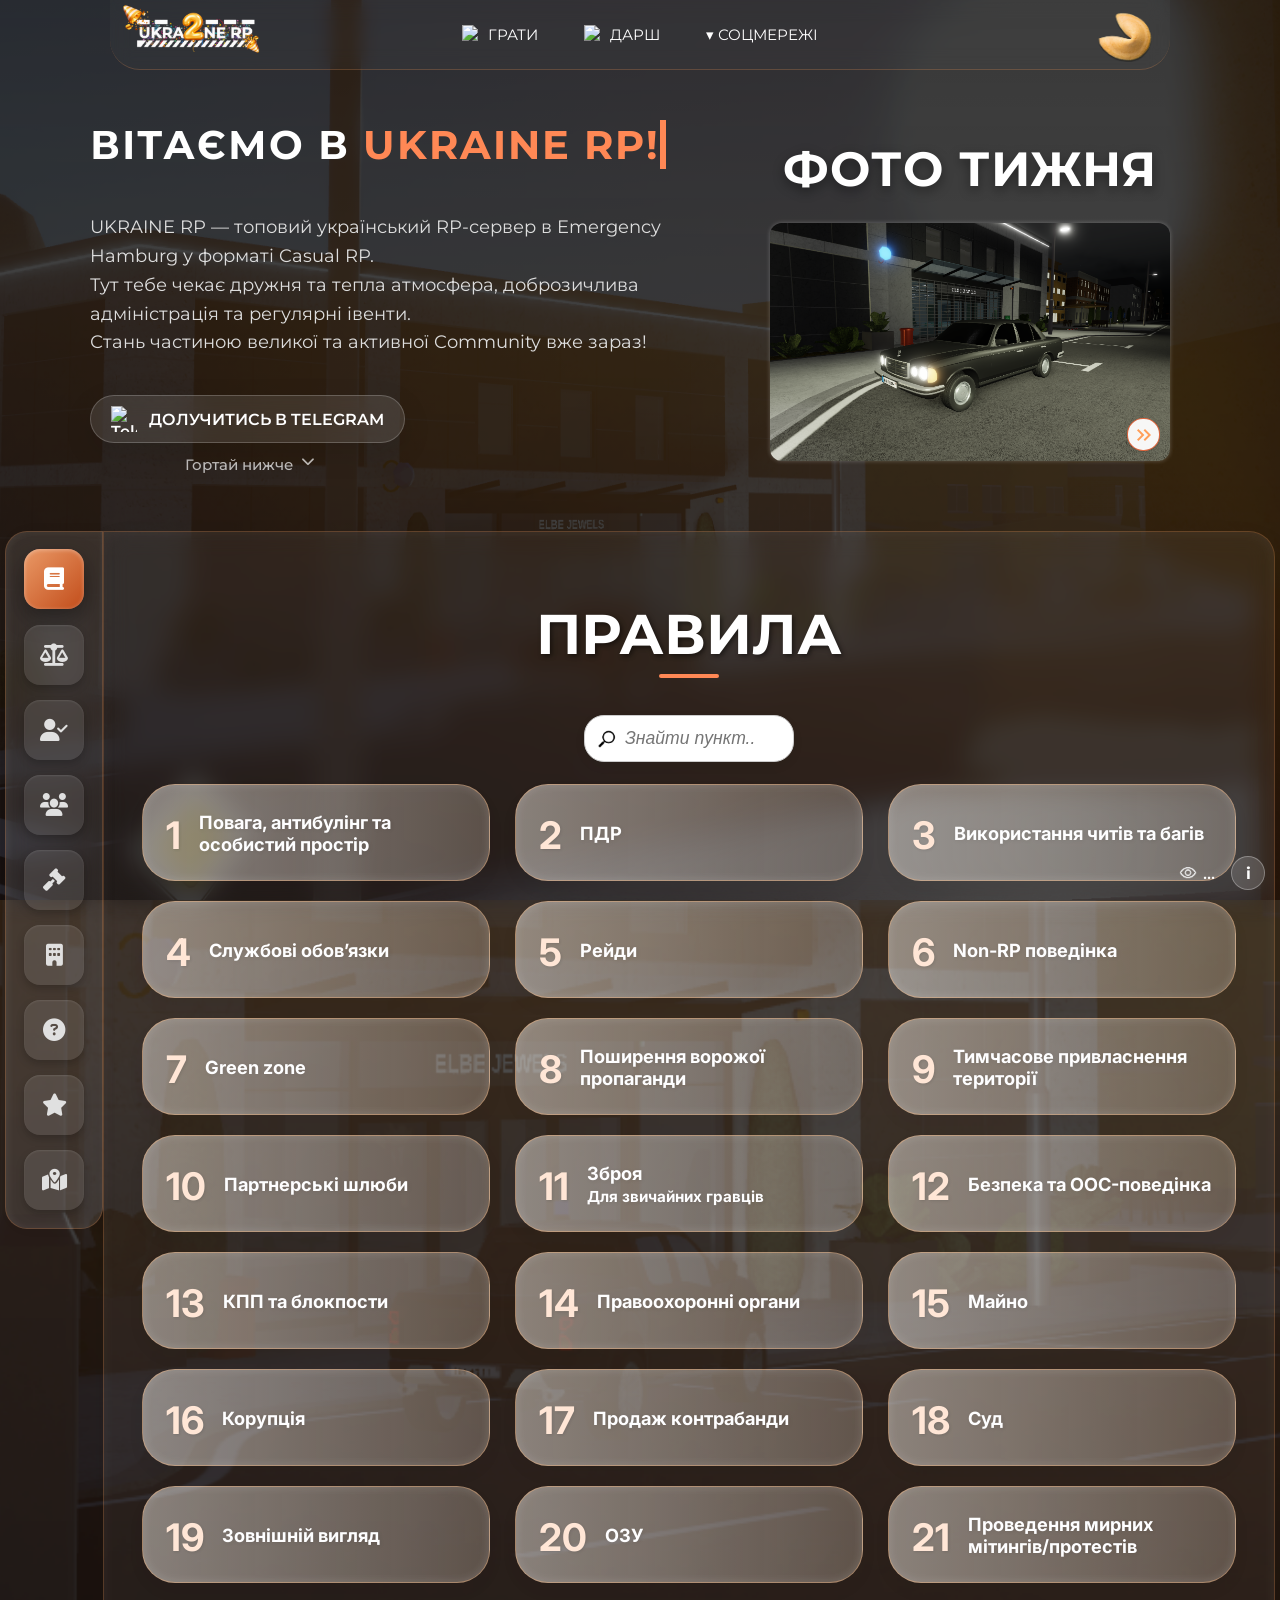
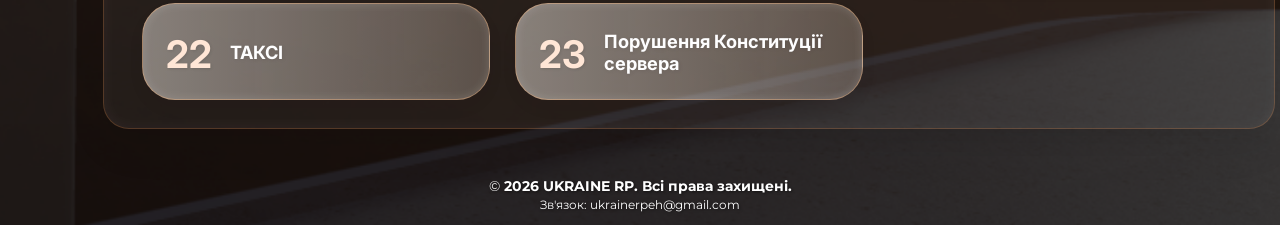
==== commit 1c258709: "Update index.html" ====
--- a/index.html
+++ b/index.html
@@ -446,8 +446,8 @@
                         <div class="item-number"><small><b>5</b></small></div><b><span>Рейди</span></b>
                     </div>
                     <div data-id="rule-6" class="menu-item"
-                         onclick="openModalFromId('rule-6',` <h2 data-rule-number='6'>ПУНКТ 6. NonRP та RP</h2><p><strong>Загальне положення</strong></p><p>Заборонено виконувати дії, які суперечать логіці та реалістичності рольової гри. Всі дії, що порушують принципи RP (наприклад, випадкові або безглузді вчинки, які не відповідають характеру персонажа чи ситуації), вважаються NRP поведінкою. Для якісного і приємного досвіду кожен гравець повинен керуватися логікою та дотримуватись своєї ролі.</p><h2>Значення RP</h2><p>Рольова гра — це процес, під час якого кожен учасник виконує роль свого персонажа в умовах, заданих іграми чи сценаріями. Кожна дія повинна бути логічною і відповідати обраній ролі, а також реалістично вписуватися в світ, що оточує персонажів.</p><h2>Система Сцен</h2><p>Ігровий процес на нашому сервері повністю базується на RP-сценах.</p><p><strong>Що таке сцена:</strong> Сцена — це буквально будь-яка взаємодія між персонажами в межах ігрового світу.</p><p><strong>Хто створює сцени:</strong> Сцена може бути створена як самими гравцями (буденна розмова, ДТП, затримання), так і адміністрацією проєкту у вигляді спеціальних RP-місій (наприклад, терористичний акт, захоплення заручників, штурм будівлі, масштабна ліквідація катастрофи).</p><p><strong>Правило цілісності сцени:</strong> Заборонено ігнорувати, самовільно переривати, «відкочувати» або псувати розпочату сцену. Будь-яка взаємодія повинна розвиватися логічно та мати свій фінал. Також, для більшої логіки та цікавої взаємодії ви можете використовувати команди, які Ви прописуєте пряму в чат.</p><p style='text-align: center'><strong>Команди</strong></p><p><strong>/me</strong> — описує дії вашого персонажа від першої особи (наприклад, /me йду до дверей).</p><p><strong>/do</strong> — описує стан середовища, предмети або ситуацію навколо (наприклад, /do двері відкриті).</p><p><strong>/b</strong> — використовується виключно для позаігрового (OOC) чату (наприклад, /b Де можна купити ліцензію?). Використання OOC-чату суворо забороняється в IC-ситуаціях або з метою уникнення РП-взаємодії.</p><p style='text-align: center'><strong>RP-термінологія та базові поняття</strong></p><p><strong>IC (In Character):</strong> Все, що відбувається з точки зору персонажа у грі.</p><p><strong>IC Actions:</strong> Дії, які персонаж виконує у рамках рольової ситуації.</p><p><strong>IC Communication:</strong> Всі повідомлення, які йдуть від імені персонажа (в голосовий або текстовий чат під час рольової розмови).</p><p><strong>CK (Character Kill):</strong> Повна смерть персонажа, після якої він не може бути відновлений, і його історія закінчується.</p><p><strong>Long-term RP:</strong> Довготривала рольова історія або відносини між персонажами.</p><p><strong>Fear RP/zone:</strong> Процес проявлення страху персонажем перед очевидною небезпекою або загрозою життю.</p><p><strong>Revive:</strong> Відновлення (реанімація) персонажа медиком після важкого поранення чи клінічної смерті.</p><p style='text-align: center'><strong>Приклади правильного RP:</strong></p><p>• Поліцейський зупиняє водія для перевірки документів, паспорта, після чого виписує штраф за порушення.</p><p>• Лікар надає допомогу потерпілому, оцінює його стан і приймає рішення щодо подальших дій.</p><p>• Водій таксі проводить посадку пасажира, з’ясовує маршрут та слідує правилам руху.</p><p style='text-align: center'><strong>Non-RP терміни та фіксовані терміни бану (Депорту)</strong></p><p>Будь-які дії, що руйнують атмосферу занурення або суперечать здоровому глузду, караються адміністрацією проєкту UKRAINE RP. За кожне конкретне порушення встановлено чіткий термін блокування:</p><p><strong>OOC (Out Of Character):</strong> Поведінка або висловлювання, які не мають відношення до ролі персонажа (жарти, реальні події, спілкування про гру поза роллю).</p><p class='penalty'>Покарання: депорт на 1 добу (при масовому або грубому порушенні)</p><p><strong>Breaking RP:</strong> Різкий виходження з ролі без пояснення або підстав (наприклад, почати співати пісню посеред серйозної гри).</p><p class='penalty'>Покарання: депорт на 2 доби</p><p><strong>FRP (Fail Role Play):</strong> Неправильна поведінка в RP, яка порушує загальні правила гри або руйнує цілісність сюжету.</p><p class='penalty'>Покарання: депорт на 3 доби</p><p><strong>MG (MetaGaming):</strong> Використання інформації, яку персонаж не міг би знати в реальній ігровій ситуації (з Telegram, Discord, стріму тощо). Виключення: використання офіційного веб-додатку «СіЯ», офіційних повідомлень від власника в Telegram, oсновного сайту серверу.</p><p class='penalty'>Покарання: депорт на 2 доби</p><p><strong>PG (PowerGaming):</strong> Використання нереалістичних дій (перебільшення можливостей, "супергероїзм") або нав’язування своїх дій іншим гравцям без їх згоди.</p><p class='penalty'>Покарання: депорт на 3 доби</p><p><strong>NVL (No Value of Life):</strong> Ігнорування страху персонажа, нелогічна або безрозсудна поведінка за наявності прямої й безвиходної загрози життю. При цьому обґрунтована загроза (наприклад, під час спроби викрадення чи пограбування) зараховується у разі дій проти групи від 3 нападників зі зброєю, які чітко визначили наміри. Проти 1–2 нападників або за наявності шансу на маневр офіцер чи озброєний гравець має право вступити в бій і дати відсіч. Також, це ж порушенням FearRP.</p><p class='penalty'>Покарання: депорт на 2 доби</p><p><strong>RDM (Random Deathmatch):</strong> Безпричинне вбивство або нанесення шкоди іншим гравцям.</p><p class='penalty'>Покарання: депорт на 4 доби</p><p><strong>VDM (Vehicle Deathmatch):</strong> Збиття іншого персонажа транспортним засобом без причин або логічного пояснення.</p><p class='penalty'>Покарання: депорт на 2 доби</p><p><strong>GTA DRIVING:</strong> Вид Non-RP поведінки, що полягає в агресивному, нереалістичному та хаотичному керуванні транспортним засобом, яке повністю ігнорує фізику і закони реального світу.</p><p class='penalty'>Покарання: депорт на 1 добу</p><p><strong>NRM (Non-RP Melee):</strong> Рукопашна бійка або нанесення ударів ближньою зброєю без RP-підґрунтя, діалогу та ІС-причини.</p><p class='penalty'>Покарання: депорт на 1 добу</p><p><strong>SK (Spawn Kill):</strong> Вбивство гравця одразу після його появи (спавну) в грі.</p><p class='penalty'>Покарання: депорт на 3 доби</p><p><strong>RK (Revenge Kill):</strong> Вбивство гравця у помсту за попередню смерть, без пояснення у грі (пряме порушення NLR).</p><p class='penalty'>Покарання: депорт на 3 доби</p><p><strong>Combat Logging:</strong> Вихід з гри (навмисне закриття, краш або вихід в меню) під час бою, погоні чи будь-якої небезпечної/активної ситуації.</p><p class='penalty'>Покарання: депорт на 4 доби</p><p><strong>Cuff Rush:</strong> Надягання наручників за допомогою механіки гри без RP-відігровки, без ІС-підстав і без наявних доказів.</p><p class='penalty'>Покарання: депорт на 3 доби</p><p><strong>Cop Baiting:</strong> Навмисне провокування поліції з метою отримати переслідування, погоню або конфлікт.</p><p class='penalty'>Покарання: депорт на 2 доби</p><p><strong>Bunnyhop (Bhop):</strong> Використання техніки постійних стрибків для отримання нереалістичної переваги в швидкості руху.</p><p class='penalty'>Покарання: депорт на 1 добу (за умови ігнорування зауважень або зловживання)</p><p><strong>Trolling:</strong> Намірене провокування інших гравців або адміністраторів для отримання негативної емоційної реакції.</p><p class='penalty'>Покарання: депорт на 2 доби</p><p><strong>Griefing:</strong> Намірене порушення гри, пошкодження чужого майна або завдання шкоди іншому гравцеві без сюжетних чи RP причин.</p><p class='penalty'>Покарання: депорт на 4 доби</p><p><strong>AFK (Away From Keyboard):</strong> Коли гравець не бере участь у грі, але залишає персонажа в грі. Суворо заборонено стояти в AFK під час активних сцен чи затримань.</p><p class='penalty'>Покарання: попередження або депорт на 1 добу</p><p><strong>Missclick:</strong> Випадкова дія в грі, яка сталася через те, що гравець натиснув не ту кнопку. Гравець зобов'язаний негайно написати в OOC чат: !missclick або (( місклік )). Примітка: Спроба навмисно обманути гравців чи адмінів під виглядом міскліку карається депортом на 2 доби.</p><p><strong>Наголошуємо, що для якісного і приємного досвіду кожен гравець повинна керуватися логікою та дотримуватись ролі, у якій він перебуває, щоб уникнути порушень та забезпечити реалістичний ігровий процес.</strong></p>`)">
-                         <div class="item-number"><small><b>6</b></small></div><b><span>Non-RP поведінка</span></b>
+                        onclick="openModalFromId('rule-6',` <h2 data-rule-number='6'>Non-RP поведінка</h2><p>Заборонено виконувати дії, які суперечать логіці та реалістичності рольової гри. Всі дії, що порушують принципи RP (наприклад, випадкові або безглузді вчинки, які не відповідають характеру персонажа чи ситуації), будуть вважатися нон-RP поведінкою. <p class='penalty'>Покарання - попередження, тимчасовий або постійний депорт в залежності від серйозності порушення</p><h2>RP-процес</h2><p><strong>Що таке RP?</strong></p><p> RP (Role Play) — це ситуації, коли гравці взаємодіють в рамках своїх ролей. Наприклад, поліціянт проводить перевірку документів у водія, лікар лікує пацієнта, чи водій таксі перевозить пасажира згідно правил дорожнього руху. RP-ситуації повинні бути логічними, адекватними та взаємопов’язаними між учасниками гри.</p><p style='text-align: center'><strong>Приклади нон-RP</strong></p><ul><li>Вихід з сервера під час RP-сцени.</li><li>Фальшиві виклики служб.</li><li>Перешкоджання організації івентів.</li><li>Атака на адміністрацію чи взаємодія з нею у RP-контексті (всі адміни - нон-RP персонажі).</li><li>RDM після припинення загрози (атака після того, як гравець припнив чинити опір або не становить загрози).</li><li>Втеча від поліції персонажем, який не має нічого протизаконного, але тікає просто «тому що хочеться».</li><li><strong>Нерелевантні чи неадекватні дії:</strong> Наприклад, стрілянина без причини.</li><li><strong>Вихід за межі ролі:</strong> Наприклад, лікар діє як поліціянт без RP-пояснення.</li><li>Хаотичне водіння автомобіля: Водій поводить себе неправильно на дорозі, збиває знаки, людей та створює інші види хаосу.</li></ul><p style='text-align: center'><strong>Non-RP терміни:</strong></p><ul><li><strong>OOC (Out Of Character):</strong> Поведінка або висловлювання поза роллю.</li><li><strong>MG (MetaGaming):</strong> Використання позаігрової інформації у грі. Виключенням є веб-додаток СіЯ та Основний сайт серверу.</li><li><strong>PG (PowerGaming):</strong> Нереалістичні або нав’язані дії.</li><li><strong>RDM (Random Deathmatch):</strong> Безпричинне вбивство.</li><li><strong>SK (Spawn Kill):</strong> Вбивство одразу після появи в грі.</li><li><strong>NVL (No Value of Life):</strong> Ігнорування страху персонажа, нелогічна або безрозсудна поведінка.</li><li><strong>Breaking RP:</strong> Різкий вихід із ролі.</li><li><strong>Cop Baiting:</strong> Провокування поліції.</li><li><strong>RK (Revenge Kill):</strong> Помста за смерть без RP-причини.</li><li><strong>Bunnyhop (Bhop):</strong> Стрибки задля нереалістичної переваги.</li><li><strong>VDM (Vehicle Deathmatch):</strong> Вбивство транспортом без причини.</li><li><strong>Combat Logging:</strong> Вихід із гри під час бою.</li><li><strong>Trolling:</strong> Намірене провокування.</li><li><strong>Griefing:</strong> Пошкодження чи завада грі інших без RP-пояснення.</li><li><strong>AFK (Away From Keyboard):</strong> Відсутність гравця, але персонаж в грі.</li><li><strong>Non-RP Melee (NRM):</strong> Рукопашна без RP-підґрунтя.</li><li><strong>Cuff Rush:</strong> Надягання наручників без RP, без ІС підстав і без доказів, використовуючи лише механіку гри.</li><li><strong>Missclick:</strong> Випадкова дія в грі, яка сталася через те, що гравець натиснув не ту кнопку</li></ul><p style='text-align: center'><strong>Приклади RP:</strong></p><ul><li>Поліцейський зупиняє водія для перевірки документів, запитує про наявність прав і технічного паспорта, після чого виписує штраф за порушення.</li><li>Лікар надає допомогу потерпілому, оцінює його стан і приймає рішення щодо подальших дій.</li><li>Водій таксі проводить посадку пасажира, з’ясовує маршрут та слідує правилам руху.</li></ul><p style='text-align: center'><strong>RP терміни:</strong></p><ul><li><strong>IC (In Character):</strong> Все, що відбувається з точки зору персонажа у грі.</li><li><strong>CK (Character Kill):</strong> Повна смерть персонажа, після якої він не може бути відновлений.</li><li><strong>Long-term RP:</strong> Довготривала рольова історія або відносини.</li><li><strong>IC Actions:</strong> Дії в рамках рольової ситуації.</li><li><strong>IC Communication:</strong> Повідомлення, які йдуть від імені персонажа.</li><li><strong>NLR (New Life Rule):</strong> Заборонено пам’ятати події після смерті персонажа.</li><li><strong>Revive:</strong> Відновлення персонажа медиком після смерті або поранення.</li><li><strong>Fear RolePlay (Fear RP)</strong> — це реалістична реакція персонажа на небезпеку: ховатися, тікати або здаватися, щоб не робити абсурдних дій у грі.</li></ul><p><strong>Наголошуємо, що для якісного і приємного досвіду кожен гравець повинен керуватися логікою та дотримуватись ролі, у якій він перебуває, щоб уникнути порушень та забезпечити реалістичний ігровий процес.</strong></p>`)"> 
+                        <div class="item-number"><small><b>6</b></small></div><b><span>Non-RP поведінка</span></b>
                     </div>
                     <div data-id="rule-7" class="menu-item"
                         onclick="openModalFromId('rule-7',` <h2 data-rule-number='7'>Green zone</h2><p>Зелена зона — це безпечне місце, де всі можуть розслабитись і не боятись, що на них нападуть чи влаштують скандал.</p><h3>До зелених зон на сервері належать:</h3><ul><li>Лікарня</li><li>Поліцейська дільниця</li><li>Пожежна частина</li></ul><br><b>На карті нижче зелені блоки показують, де саме ці зони знаходяться.</b><p>Тут можна спокійно спілкуватись і грати без зайвих проблем, агресія і порушення тут не вітаються.</p><h3>У зелених зонах <strong style='color: red;'>не можна:</strong></h3><ul><li>Залишатись, якщо ти в розшуку. <br><i>Винятки — якщо є ліцензія на зброю, ти арештований, отримуєш медичну допомогу або щойно заспавнився: тоді даємо 1 хвилину, щоб вибратись звідси.</i></li><li>Влаштовувати сварки, дратувати інших чи починати бійки.</li><li>Витягувати, показувати чи використовувати зброю.</li><li>Провертати злочини або ховатись тут від копів.</li></ul><h3>Що можуть робити копи у зелених зонах:</h3><ul><li>Копи не можуть просто так арештовувати без вагомої причини.</li><br><li>Арештувати можна тільки якщо: <ul><li>Хтось прямо тут творить погане — нападає або порушує порядок.</li><li>Якщо ти в розшуку.</li></ul></li><br><li>Якщо злочинець лікується у зеленій зоні, копи можуть затримати його тільки після того, як він вийде з цієї зони, і якщо є серйозна причина.</li><br><li>Копи можуть перевірити тебе за username, але тільки з RP-причини — просто так не лазять по всіх.</li><br><li>Якщо тебе виявили в розшуку — арешт можливий, але в зеленій зоні його роблять дуже обережно або чекають, поки ти вийдеш. Особливо серйозні злочини — тільки з дозволу начальства чи адмінів.</li></ul><img src='/img/greenzone.png' alt='Зелені зони'><p class='penalty'>Покарання - тимчасовий депорт на 5 діб<br><small>(за перебування з розшуком - попередження або депорт до 2 діб</small><br><br>Також, якщо гравець використовував зброю та мав ліцензію – конфіскація та штраф 8 000€</p><br><div class='example-bad'><div class='content-row'>Я зараз суддю пристрелю, падлу!</div><div class='example-label'>Приклад порушення<br><span>→ Агресія, погрози, зброя — все заборонено в зеленій зоні</div></div><div class='example-good'><div class='content-row'>Давайте вирішимо питання мирно, адже це зелена зона.</div><div class='example-label'>Правильний приклад</div></div> `)">
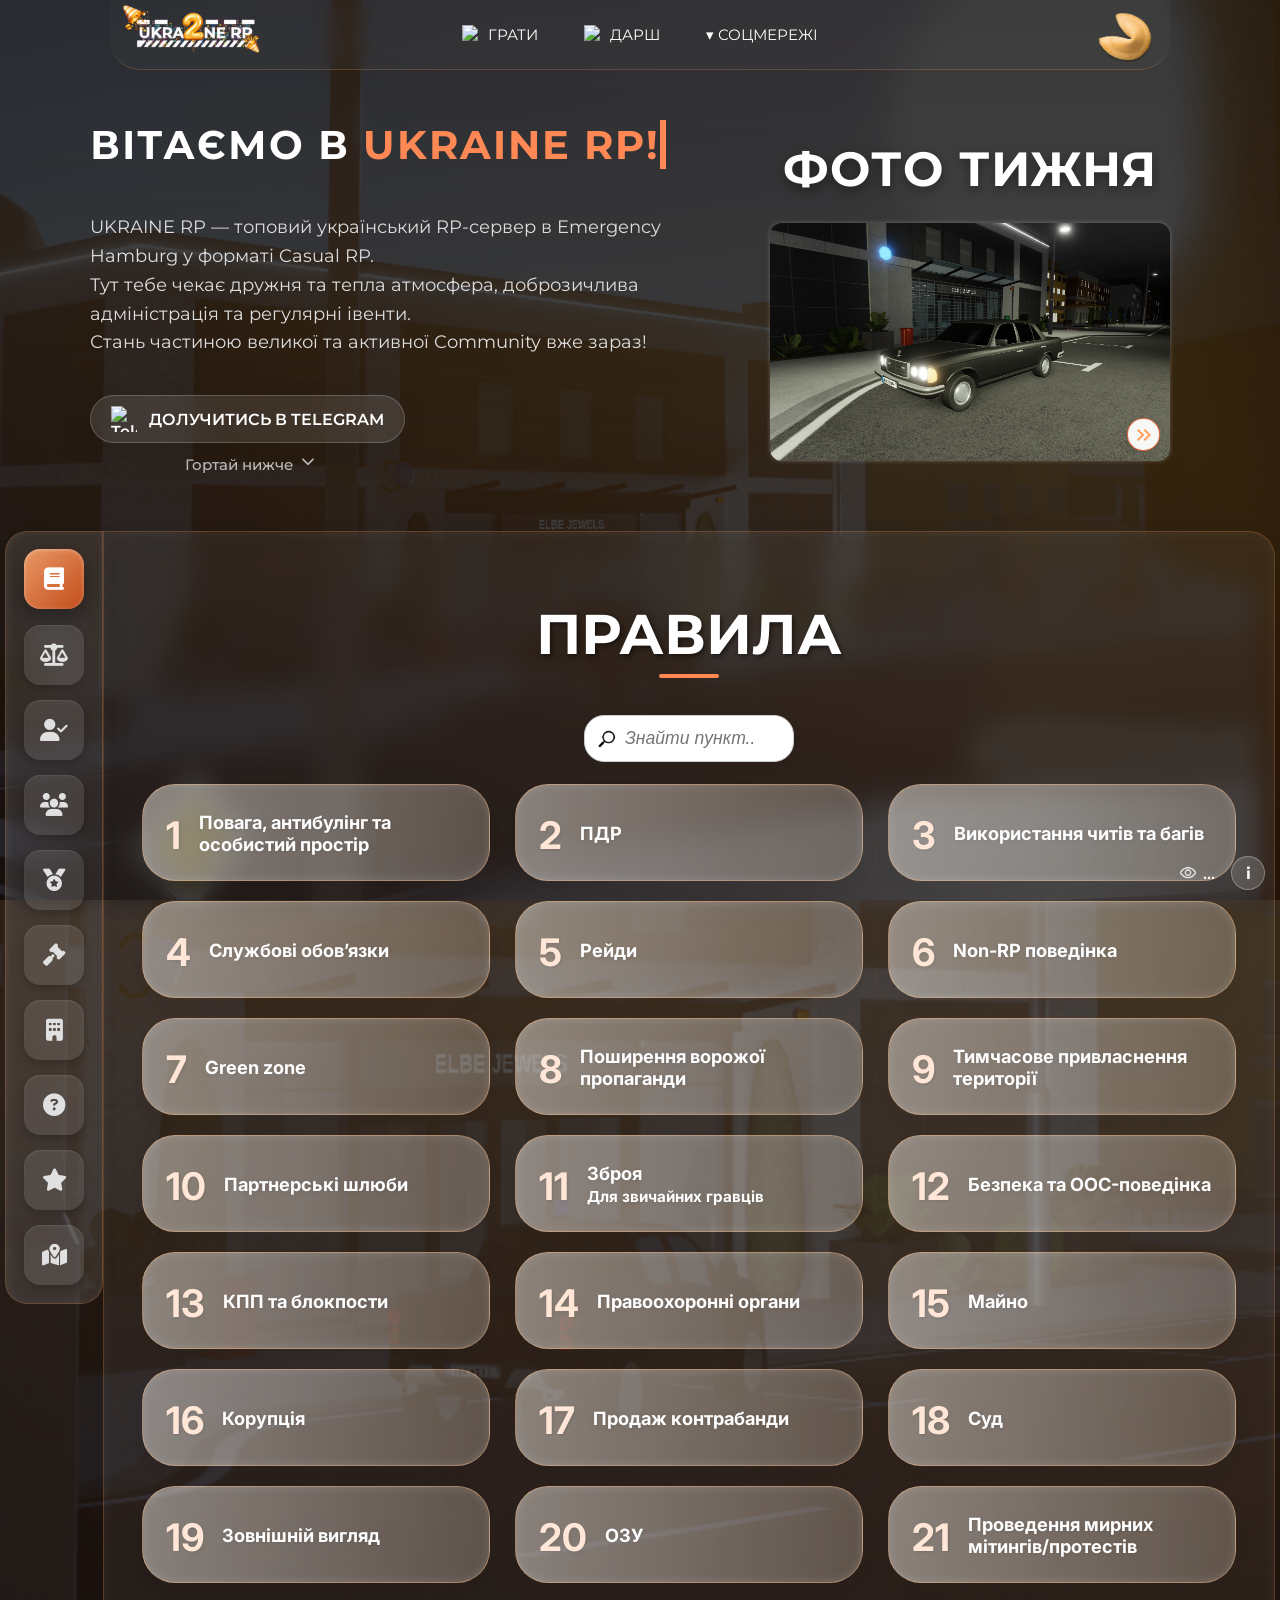
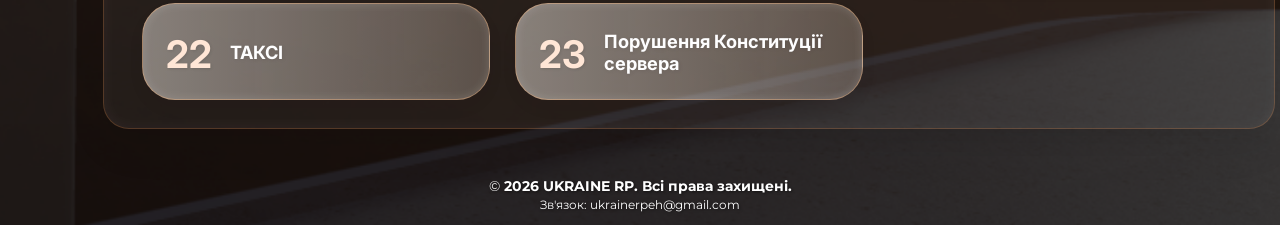
==== commit cbdc9f97: "Add files via upload" ====
--- a/index.html
+++ b/index.html
@@ -33,11 +33,11 @@
     <title>UKRAINE RP | Emergency Hamburg</title>
     <meta name="description"
         content="UKRAINE RP — топовий український RP-сервер в Emergency Hamburg у форматі Casual RP з теплою атмосфера, активною спільнотою, доброзичливою адміністрацією та регулярними івентами.">
-    <link rel="stylesheet" href="styles.css?v=9" id="main-stylesheet">
+    <link rel="stylesheet" href="styles.css?v=17" id="main-stylesheet">
     <link rel="stylesheet"
         href="https://fonts.googleapis.com/css2?family=Material+Symbols+Outlined:opsz,wght,FILL,GRAD@48,400,0,0&icon_names=keyboard_double_arrow_right" />
-    <script src="https://www.gstatic.com/firebasejs/9.22.2/firebase-app-compat.js"></script>
-    <script src="https://www.gstatic.com/firebasejs/9.22.2/firebase-database-compat.js"></script>
+    <script src="https://www.gstatic.com/firebasejs/9.22.2/firebase-app-compat.js" defer></script>
+    <script src="https://www.gstatic.com/firebasejs/9.22.2/firebase-database-compat.js" defer></script>
     <style>
         #kks-search-container {
             max-width: 1100px;
@@ -404,6 +404,7 @@
                     class="fas fa-balance-scale"></i></button><button class="tab-btn" data-tab="playerverification"
                 data-tooltip="Перевірка гравців"><i class="fas fa-user-check"></i></button><button class="tab-btn"
                 data-tab="roles" data-tooltip="Ролі"><i class="fas fa-users"></i></button><button class="tab-btn"
+                data-tab="honor" data-tooltip="Дошка пошани" aria-label="Дошка пошани"><i class="fas fa-medal"></i></button><button class="tab-btn"
                 data-tab="constitution" data-tooltip="Конституція"><i class="fas fa-gavel"></i></button><button
                 class="tab-btn" data-tab="org" data-tooltip="Органи та служби"><i
                     class="fas fa-building"></i></button><button class="tab-btn" data-tab="faq" data-tooltip="FAQ"><i
@@ -424,7 +425,7 @@
                 </div>
                 <div class="menu-container">
                     <div data-id="rule-1" class="menu-item"
-                        onclick="openModalFromId('rule-1',`<h2 data-rule-number='1'>Повага, антибулінг та особистий простір</h2><h3>Стаття 1. Повага</h3><p>Поводься нормально: без образ, без дискримінації, булінгу чи домагань, не лізь до людей без згоди — поважай інших і не токсичь (це стосується і voice чату).</p><p class='ic-penalty'>Покарання – попередження, штраф або тимчасовий депорт в залежності від серйозності порушення</p><h3>Стаття 2. Voice чат</h3><p>Не можна: вмикати сторонні звуки (шуми, ефекти тощо) та російську музику у будь-якому вигляді (виняток — російськомовні пісні українських виконавців із проукраїнською позицією).</p><p class='ic-penalty'>Покарання – попередження, штраф або тимчасовий депорт в залежності від серйозності порушення</p><br><div class='example-bad'><div class='content-row'>Вибач, але ти мені заважаєш, будь ласка, дай пройти.</div><div class='example-label'>Приклад порушення<br><span>→ Образа, грубість, приниження</span></div></div><div class='example-good'><div class='content-row'>Чуєш, хуєсос, ти хулі мені заважаєш?</div><div class='example-label'>Правильний приклад</div></div>`)">
+                        onclick="openModalFromId('rule-1',`<h2 data-rule-number='1'>Повага, антибулінг та особистий простір</h2><h3>Стаття 1. Повага</h3><p>Поводься нормально: без образ, без дискримінації, булінгу чи домагань, не лізь до людей без згоди — поважай інших і не токсичь (це стосується і voice чату).</p><p class='ic-penalty'>Покарання – попередження, штраф або тимчасовий депорт в залежності від серйозності порушення</p><h3>Стаття 2. Voice чат</h3><p>Не можна: вмикати сторонні звуки (шуми, ефекти тощо) та російську музику у будь-якому вигляді (виняток — російськомовні пісні українських виконавців із проукраїнською позицією).</p><p class='ic-penalty'>Покарання – попередження, штраф або тимчасовий депорт в залежності від серйозності порушення</p><br><div class='example-bad'><div class='content-row'>Чуєш, д#біл, ти чого мені заважаєш?</div><div class='example-label'>Приклад порушення<br><span>→ Образа, грубість, приниження</span></div></div><div class='example-good'><div class='content-row'>Вибач, але ти мені заважаєш, будь ласка, дай пройти.</div><div class='example-label'>Правильний приклад</div></div>`)">
                         <div class="item-number"><small><b>1</b></small></div><b><span>Повага, антибулінг та особистий
                                 простір</span></b>
                     </div>
@@ -1773,6 +1774,10 @@
                     <div id="noticeContainer"></div>
                 </section>
             </div>
+            <div id="honor" class="tab-panel">
+                <h1 class="faq-title">ДОШКА ПОШАНИ</h1>
+                <div id="honorList" class="honor-list"></div>
+            </div>
             <div id="playerverification" class="tab-panel">
                 <h1 class="faq-title"> ПЕРЕВІРКА ГРАВЦІВ </h1>
                 <div class="pv-container">
@@ -2088,7 +2093,7 @@
                         <button id="zoomResetBtn" title="Скинути"><i class="fas fa-expand"></i></button>
                     </div>
                     <div class="map-container">
-                            <img src="/img/map.png" alt="Мапа Emergency Hamburg" class="eh-map-img">
+                            <img src="/img/map.webp" alt="Мапа Emergency Hamburg" class="eh-map-img" loading="lazy" decoding="async">
                         <div class="map-marker" style="top: 83%; left: 80%;">
                             <i class="fas fa-balance-scale"></i>
                             <div class="marker-tooltip tooltip-left">Суд</div>
@@ -2209,13 +2214,14 @@
             style="color: white; margin-top: 0; margin-bottom: 20px; font-family: Montserrat, sans-serif; padding-right: 30px;">
             Останні оновлення</h2>
         <div style="color: #ddd; line-height: 1.6; font-family: Montserrat, sans-serif;">
-            <p><b>19.08:</b> Зміна 6 пункту, Зміна дизайну сайту, Зміна фону сайту.</p>
+            <p><b>21.09:</b> Зміна конституції, додання падаючого листя, фікс багів тощо.</p>
         </div>
         <span class="close"
             onclick="document.getElementById('updatesModal').style.display='none'; document.getElementById('modalBackdrop').style.display='none'">&times;</span>
     </div>
     <div id="viewCounter">...</div>
-    <script src="script.js?v=8" defer></script>
+    <script src="script.js?v=22" defer></script>
+    <script src="honor.js?v=1" defer></script>
     <script src="players.js?v=2" defer></script>
     <script src="licenses.js?v=2" defer></script>
     <script src="leaves.js?v=2" defer></script>
--- a/styles.css
+++ b/styles.css
@@ -3594,6 +3594,142 @@
 #rule-scrollbar-thumb:active {
   cursor: grabbing;
 }
+
+.role-profile-button {
+  display: flex;
+  align-items: center;
+  gap: 20px;
+  width: 100%;
+  padding: 0;
+  border: 0;
+  background: transparent;
+  color: inherit;
+  text-align: left;
+  cursor: pointer;
+  touch-action: manipulation;
+}
+.role-profile-button:focus-visible,
+.player-profile-dialog a:focus-visible,
+.player-profile-close:focus-visible { outline: 3px solid #ffc28b; outline-offset: 4px; }
+.role-card { cursor: pointer; }
+.role-card .role-info { display: grid; min-width: 0; }
+.role-card .role-profile-button {
+  display: grid;
+  gap: 0;
+  min-height: 0;
+  font: inherit;
+  line-height: inherit;
+}
+.role-username, .role-telegram { font-size: inherit; overflow-wrap: anywhere; }
+.honor-list {
+  display: grid;
+  /* Фіксуємо базовий розмір колонки на 210px для ідеального відображення */
+  grid-template-columns: repeat(auto-fit, 210px);
+  justify-content: center;
+  gap: 24px;
+  padding: 28px 0 42px;
+}
+
+.honor-card {
+  width: 100%; /* Тепер ширина повністю залежить від сітки */
+  min-height: 230px; 
+  box-sizing: border-box;
+  display: flex;
+  flex-direction: column;
+  align-items: center;
+  padding: 10px 14px 20px;
+  border: 1px solid rgba(255, 255, 255, .268);
+  border-radius: 20px;
+  background: linear-gradient(135deg, rgba(255, 255, 255, .1), rgba(255, 255, 255, .05));
+  color: #fff;
+  text-align: center;
+  box-shadow: inset 0 1px rgba(255, 255, 255, .12), 0 12px 24px rgba(0, 0, 0, .12);
+  backdrop-filter: blur(24px);
+  -webkit-backdrop-filter: blur(24px);
+}
+
+.honor-avatar {
+  width: 120px;
+  height: 120px;
+  border: 2px solid rgba(255, 255, 255, .12);
+  border-radius: 30px;
+  background: rgba(255, 255, 255, .08);
+  object-fit: cover;
+}
+
+.honor-card h2 {
+  margin: 10px 0 2px;
+  font: 700 16px/1.2 Montserrat, sans-serif;
+}
+
+.honor-card p {
+  margin: 0;
+  color: #aaa8a8;
+  font: 700 13px/1.45 Montserrat, sans-serif;
+  white-space: pre-line;
+}
+
+@media (max-width: 600px) {
+  .honor-list { 
+    grid-template-columns: minmax(200px, 210px); 
+    padding: 22px 0 32px; 
+  }
+}
+.player-profile-dialog {
+  width: min(520px, calc(100% - 28px));
+  max-height: min(720px, calc(100dvh - 36px));
+  padding: 28px;
+  box-sizing: border-box;
+  border: 1px solid rgba(255, 211, 175, .32);
+  border-radius: 24px;
+  background: linear-gradient(145deg, rgba(91, 73, 62, .72), rgba(31, 27, 26, .81) 58%, rgba(43, 32, 28, .82));
+  color: #fff;
+  font-family: Montserrat, sans-serif;
+  box-shadow: 0 30px 100px #0009, inset 0 1px #ffffff55, inset 0 0 42px #ffe0c012;
+  overflow-y: auto;
+  overscroll-behavior: contain;
+  backdrop-filter: blur(30px) saturate(165%);
+  -webkit-backdrop-filter: blur(30px) saturate(165%);
+}
+.player-profile-dialog::backdrop { background: #090706af; backdrop-filter: blur(7px); -webkit-backdrop-filter: blur(7px); }
+.player-profile-close { position: absolute; top: 12px; right: 16px; background: transparent; border: 0; color: #fff; font-size: 32px; cursor: pointer; }
+.player-profile-header { display: flex; align-items: center; gap: 18px; padding-right: 20px; }
+.player-profile-header img { width: 92px; height: 92px; border-radius: 20px; object-fit: cover; background: #45352c; border: 1px solid #ffffff26; }
+.player-profile-header h2 { margin: 0; font-size: clamp(1.2rem, 5vw, 1.8rem); text-align: left; overflow-wrap: anywhere; }
+.player-profile-header p { margin: 6px 0 0; color: #d6beb0; line-height: 1.4; }
+.player-profile-dialog h3 { margin: 28px 0 12px; }
+.player-profile-links, .player-license-list { display: grid; gap: 9px; margin-top: 22px; }
+.player-profile-links a, .player-license-list a { display: block; padding: 13px 15px; border: 1px solid #ffffff38; border-radius: 12px; background: linear-gradient(120deg, #ffffff25, #ffffff0c); color: #fff; text-decoration: none; font-weight: 600; box-shadow: inset 0 1px #ffffff24; }
+.player-profile-links a:first-child { background: #e87c39; color: #1b100a; border-color: #e87c39; }
+.player-license-list p, .player-homes-empty { color: #cdbdb4; line-height: 1.5; }
+.player-home-row { margin: 12px 0; overflow: hidden; border-radius: 14px; border: 1px solid #ffffff38; background: #ffffff16; box-shadow: inset 0 1px #ffffff1c; }
+.player-home-row img { display: block; width: 100%; max-height: 210px; object-fit: cover; }
+.player-home-row p { margin: 0; padding: 12px 14px; color: #fff; font-weight: 600; }
+.player-avatar-switch { display: inline-flex; gap: 3px; margin-top: 25px; padding: 4px; border: 1px solid #ffffff32; border-radius: 100px; background: #ffffff13; }
+.player-avatar-switch button { min-width: 64px; min-height: 38px; border: 0; border-radius: 100px; background: transparent; color: #e7d8d1; font: 700 .85rem Montserrat, sans-serif; cursor: pointer; touch-action: manipulation; }
+.player-avatar-switch button.active { background: #e87c39; color: #21150d; box-shadow: 0 2px 10px #0004; }
+.player-avatar-stage { display: grid; place-items: center; min-height: 250px; margin-top: 12px; padding: 12px; border: 1px solid #ffffff20; border-radius: 18px; background: radial-gradient(circle at 50% 35%, #4b403d 0, #241f1f 65%); text-align: center; }
+.player-avatar-stage img, .player-avatar-stage model-viewer { display: block; width: 100%; height: 250px; object-fit: contain; }
+.player-avatar-stage[data-mode="3d"] { background: radial-gradient(circle at 50% 38%, #655950 0, #3d332e 48%, #251f1e 100%); }
+.player-avatar-stage canvas { display: block; width: 100% !important; height: 280px !important; border-radius: 12px; touch-action: pan-y; }
+.player-avatar-stage p { max-width: 26ch; margin: 0 auto; color: #dcc8bc; line-height: 1.5; }
+.player-avatar-stage a { color: #ffb47e; font-weight: 700; }
+.player-avatar-switch button:focus-visible { outline: 3px solid #ffc28b; outline-offset: 2px; }
+@media (max-width: 768px), (pointer: coarse) {
+  html { scroll-behavior: auto; -webkit-tap-highlight-color: transparent; }
+  #ruleModal { -webkit-overflow-scrolling: touch; overscroll-behavior: contain; touch-action: pan-y; }
+  #rule-scrollbar { display: none !important; }
+  .role:hover { transform: none; box-shadow: none; }
+  .role:hover .avatar { transform: none; }
+  .role-profile-button:active { opacity: .75; }
+  .role-profile-button { min-height: 72px; gap: 14px; }
+  .player-profile-dialog { padding: 24px 18px; }
+  .player-profile-header img { width: 72px; height: 72px; }
+  .player-profile-links a, .player-license-list a { min-height: 44px; box-sizing: border-box; }
+}
+@media (prefers-reduced-motion: reduce) {
+  .roles, .role { animation: none !important; transition: none !important; }
+}
 #rule-context-menu {
   position: fixed;
   z-index: 1700;
